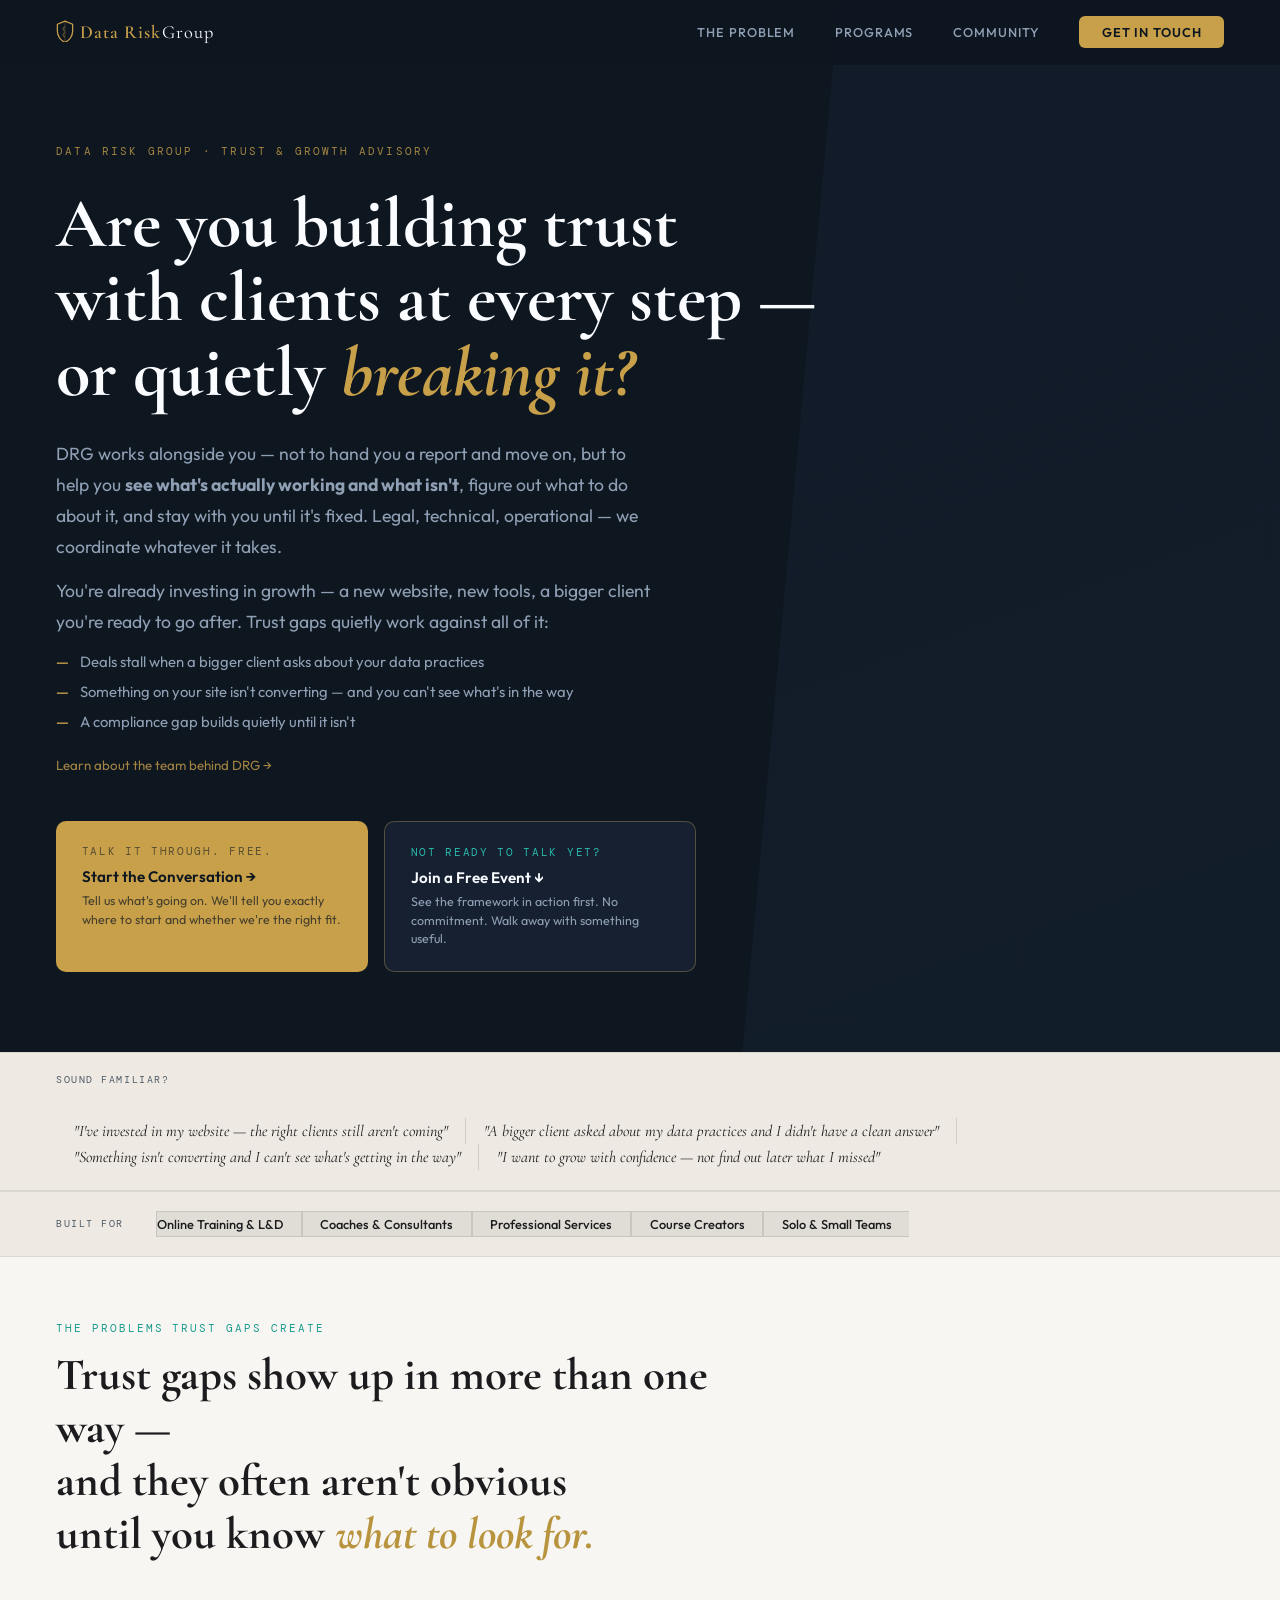
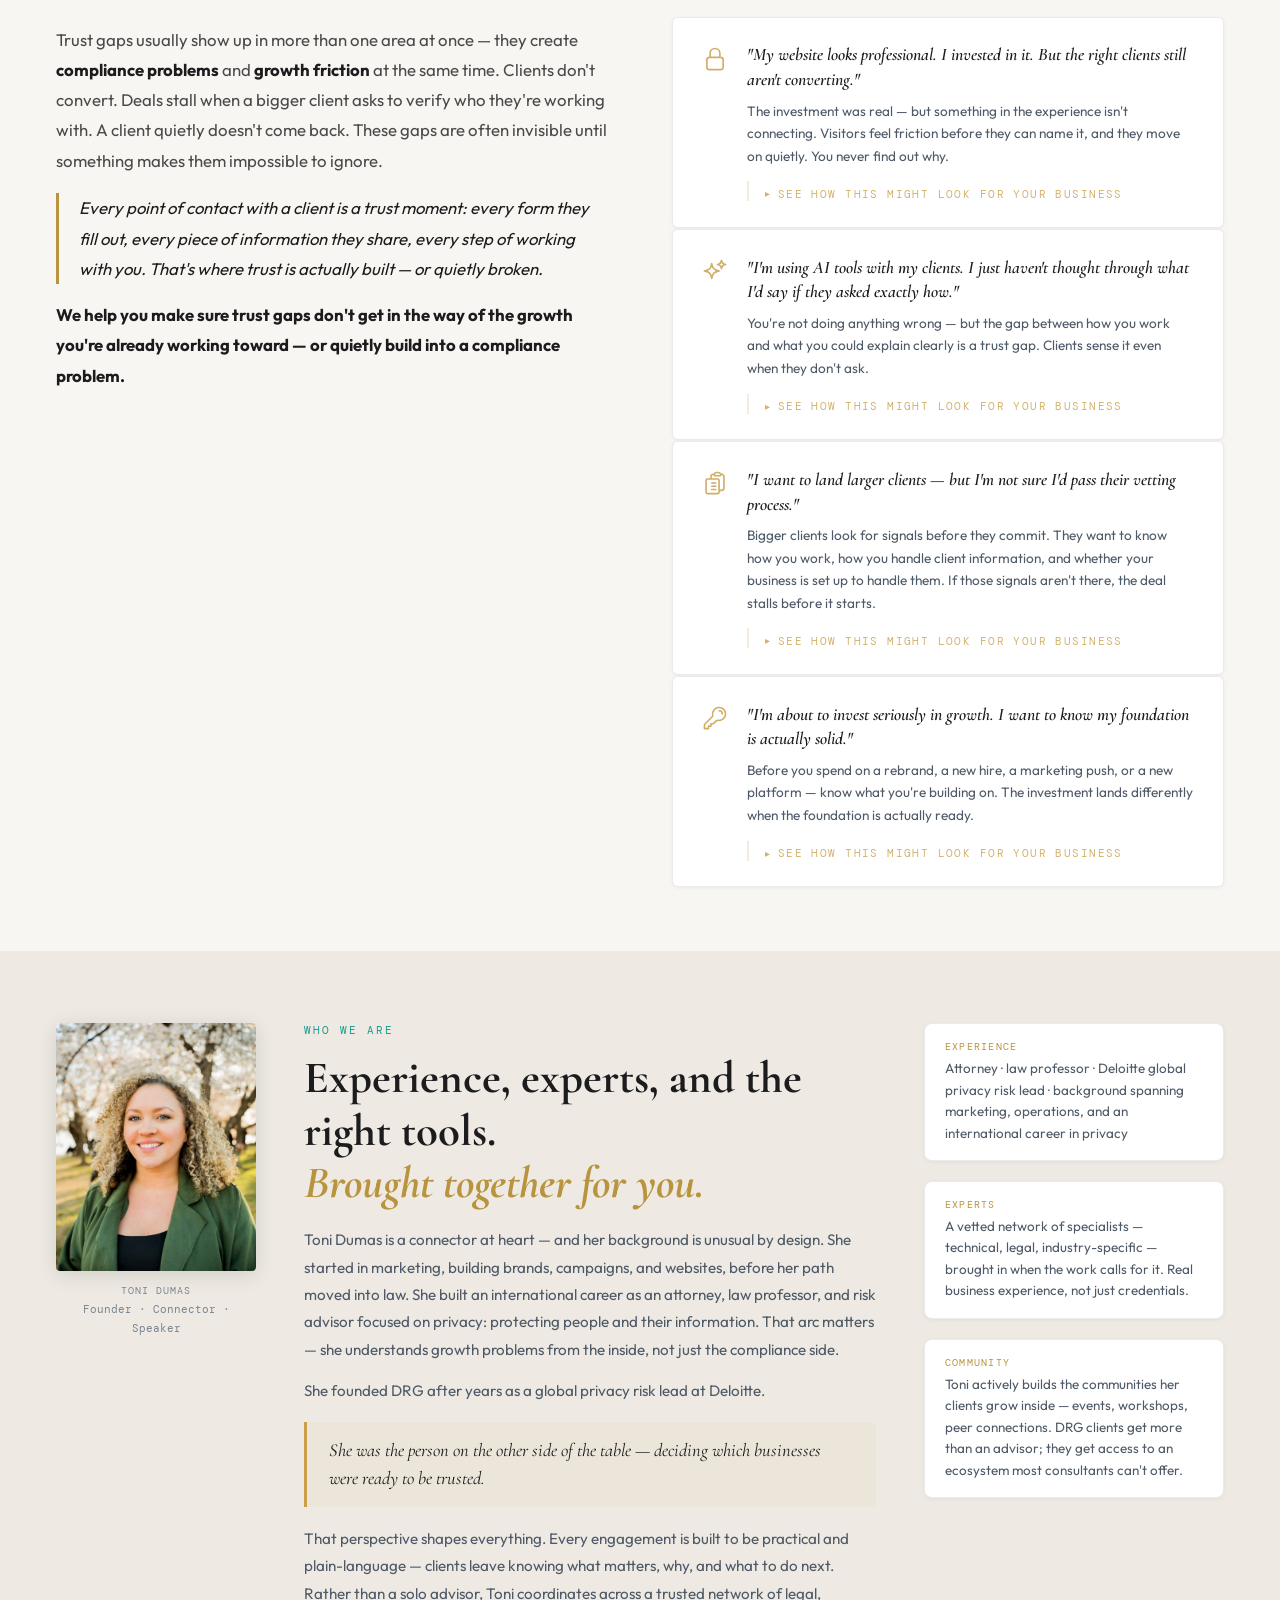
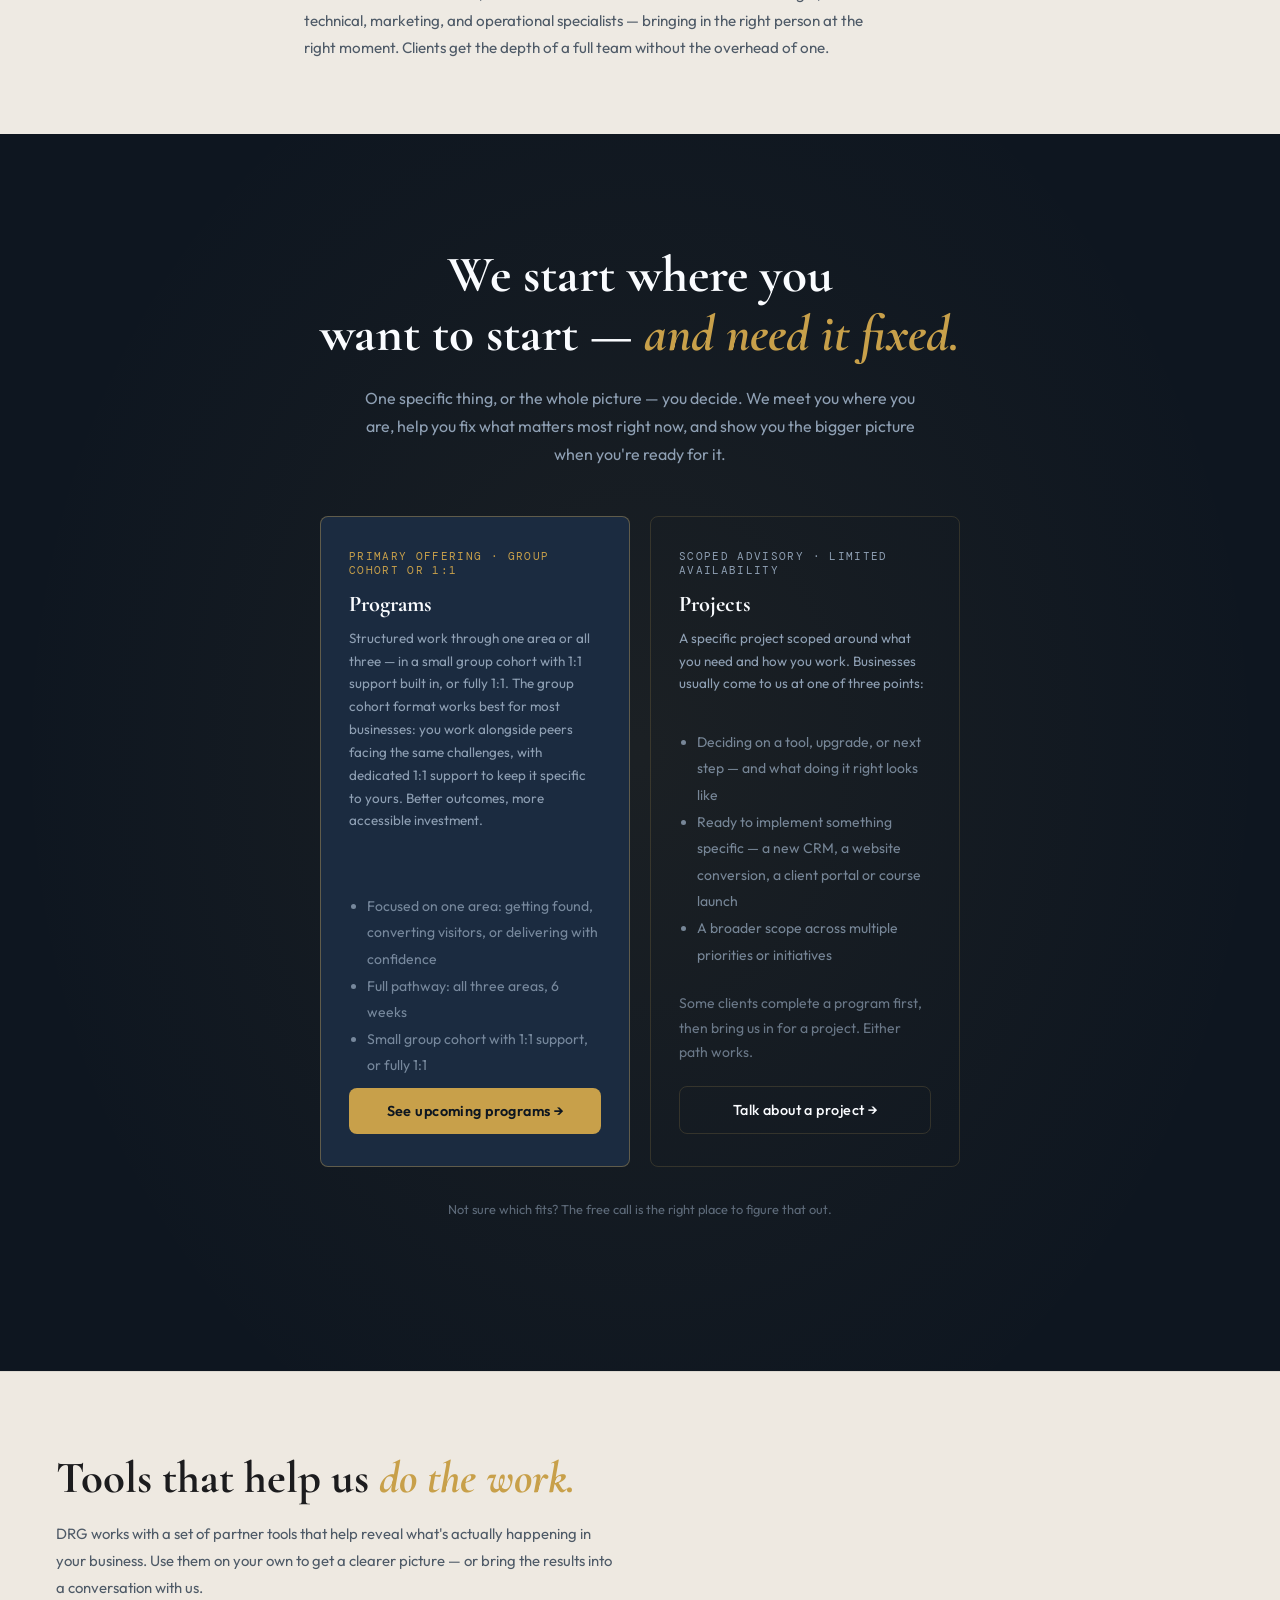
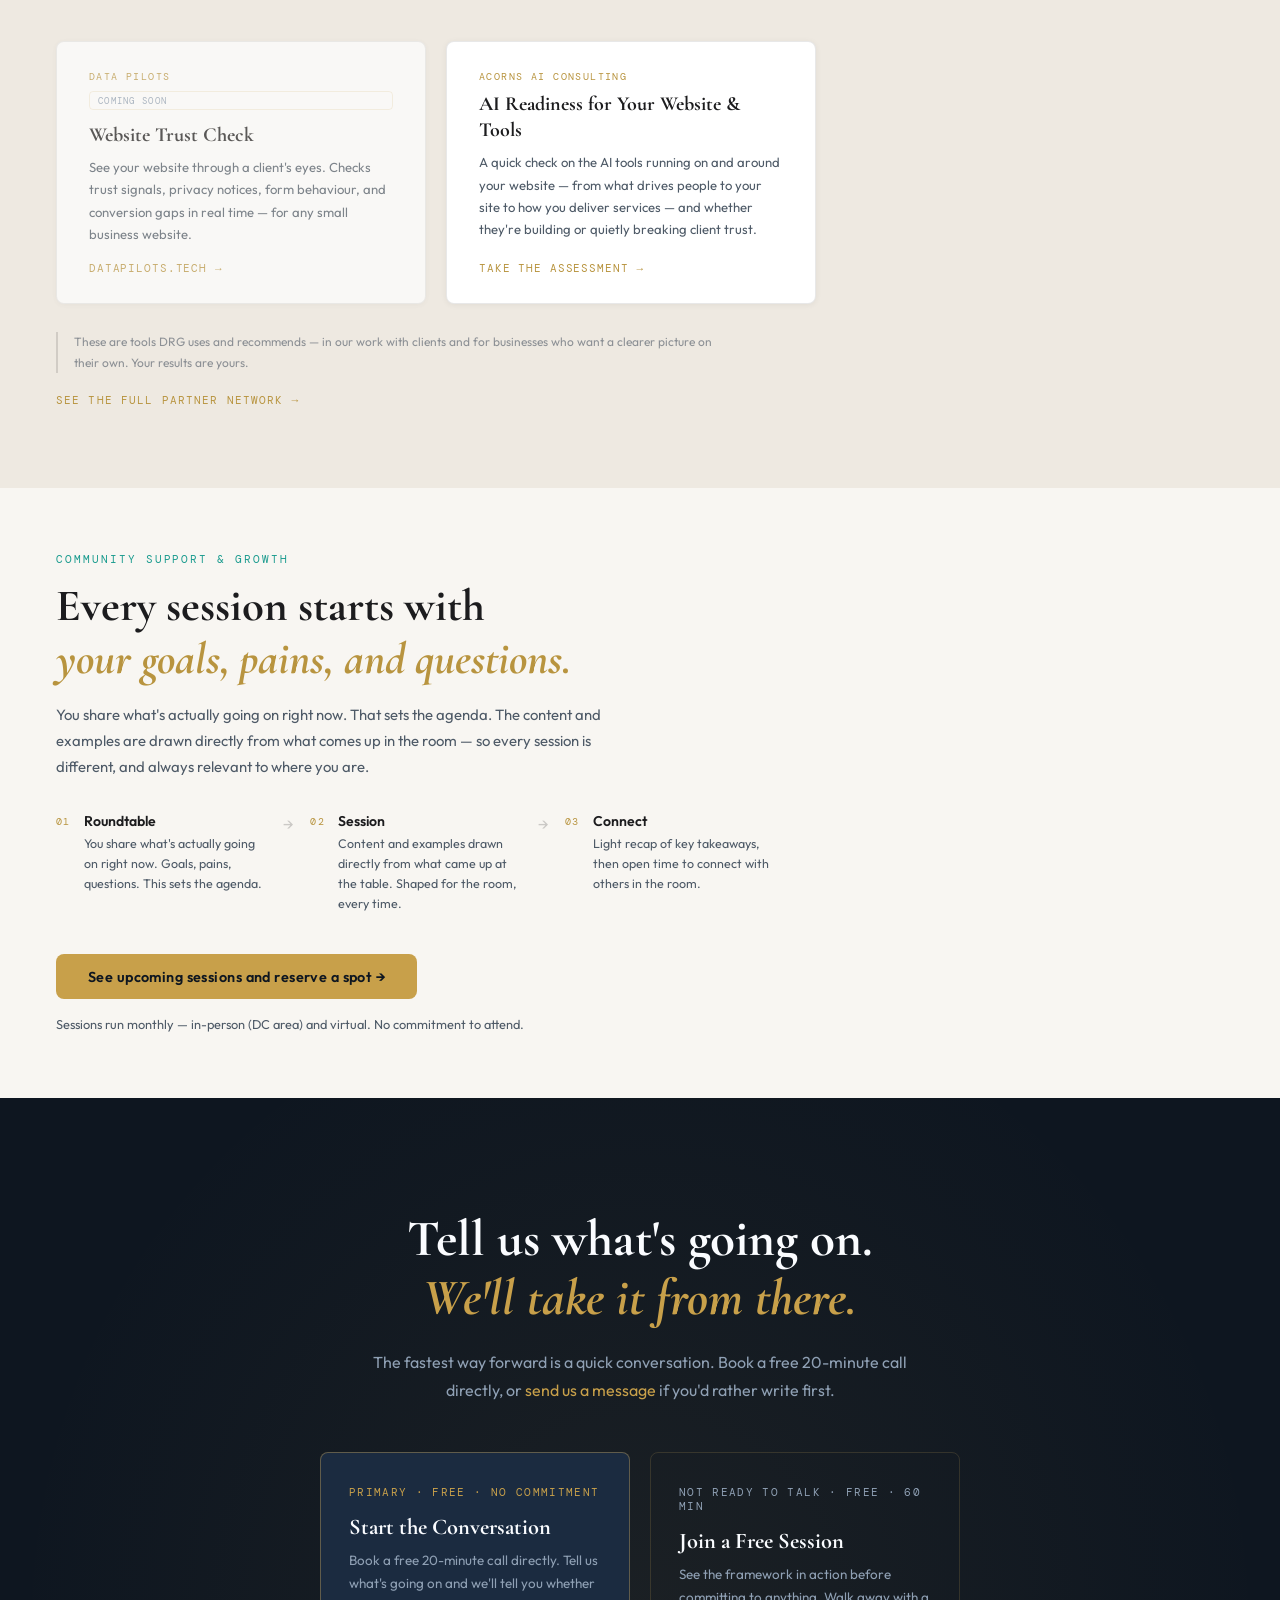
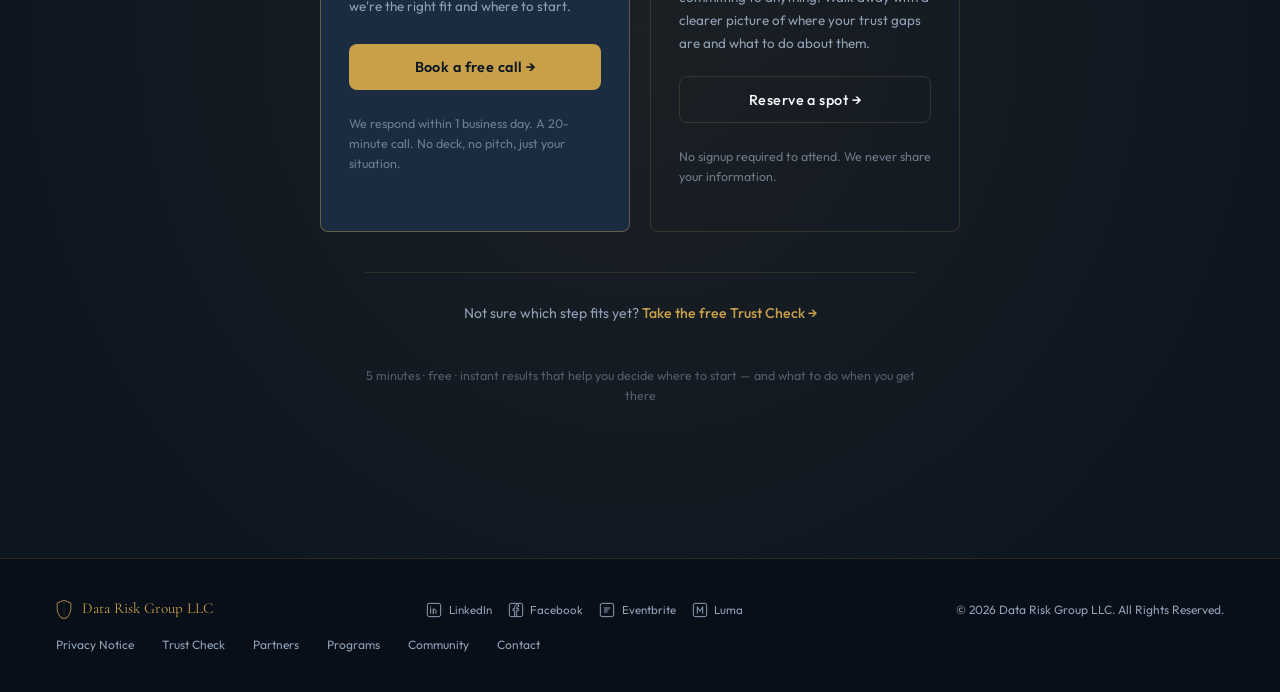
==== index.html @ 96c3d68b "Community section: tighten heading, remove 'not a prepared agenda' Co-Authored-By: Claude Sonnet 4.6" ====
<!DOCTYPE html>
<html lang="en">
<head>
  <meta charset="UTF-8">
  <meta name="viewport" content="width=device-width, initial-scale=1.0">
  <title>Data Risk Group — Trust &amp; Growth Advisory</title>
  <meta name="description" content="You're investing in growth. DRG helps coaches, consultants, and small service businesses know their foundation is solid — before they find out the hard way it wasn't.">

  <!-- Favicon -->
  <link rel="icon" href="images/favicon.ico" sizes="any">
  <link rel="icon" href="images/favicon.svg" type="image/svg+xml">
  <link rel="apple-touch-icon" href="images/favicon.png">

  <!-- Open Graph -->
  <meta property="og:type"        content="website">
  <meta property="og:url"         content="https://datariskgroup.com/">
  <meta property="og:title"       content="Data Risk Group — Trust &amp; Growth Advisory">
  <meta property="og:description" content="You're investing in growth. DRG helps coaches, consultants, and small service businesses know their foundation is solid — before they find out the hard way it wasn't.">
  <meta property="og:image"       content="https://datariskgroup.com/images/drg-og.jpg">

  <!-- Twitter Card -->
  <meta name="twitter:card"        content="summary_large_image">
  <meta name="twitter:title"       content="Data Risk Group — Trust &amp; Growth Advisory">
  <meta name="twitter:description" content="You're investing in growth. Know your foundation is solid before you find out the hard way it wasn't.">
  <meta name="twitter:image"       content="https://datariskgroup.com/images/drg-og.jpg">
  <link rel="preconnect" href="https://fonts.googleapis.com">
  <link rel="preconnect" href="https://fonts.gstatic.com" crossorigin>
  <link href="https://fonts.googleapis.com/css2?family=Cormorant+Garamond:ital,wght@0,400;0,600;0,700;1,400;1,600&family=Outfit:wght@300;400;500;600&family=DM+Mono:wght@400;500&display=swap" rel="stylesheet">
  <link rel="stylesheet" href="css/styles.css">
  <link rel="stylesheet" href="css/v2.css">
  <link rel="stylesheet" href="css/theme-light.css">
</head>
<body>

<a href="#main-content" class="skip-link">Skip to main content</a>

<!-- NAV -->
<nav id="nav">
  <a href="#" class="logo">
    <svg class="logo-shield" width="18" height="22" viewBox="0 0 20 24" fill="none" xmlns="http://www.w3.org/2000/svg" aria-hidden="true">
      <path d="M10 1L1.5 4.5V12c0 5.8 3.8 10.8 8.5 12.5C14.7 22.8 18.5 17.8 18.5 12V4.5L10 1z" stroke="currentColor" stroke-width="1.4" stroke-linejoin="round"/>
      <line x1="10" y1="1" x2="10" y2="24.5" stroke="currentColor" stroke-width="0.7" opacity="0.45"/>
      <path d="M10 7.5 Q7.8 7.5 7.8 9.8 Q7.8 12 10 12" stroke="currentColor" stroke-width="0.8" fill="none" opacity="0.7"/>
      <path d="M10 14 Q7.8 14 7.8 16.3 Q7.8 18.5 10 18.5" stroke="currentColor" stroke-width="0.8" fill="none" opacity="0.7"/>
    </svg>
    Data Risk<span> Group</span>
  </a>
  <div class="nav-r" id="nav-menu">
    <a href="#problem">The Problem</a>
    <a href="programs.html">Programs</a>
    <a href="community.html">Community</a>
    <a href="contact.html" class="nav-cta">Get in Touch</a>
  </div>
  <button class="hamburger" id="hamburger" aria-label="Toggle navigation" aria-expanded="false">
    <span></span><span></span><span></span>
  </button>
</nav>

<main id="main-content">

<!-- HERO -->
<section class="hero v2-hero" aria-label="Introduction">
  <div class="hero-kicker">Data Risk Group · Trust &amp; Growth Advisory</div>

  <h1>
    Are you building trust<br>
    with clients at every step —<br>
    or quietly <em>breaking it?</em>
  </h1>

  <p class="hero-sub">
    DRG works alongside you — not to hand you a report and move on, but to help you <strong>see what's actually working and what isn't</strong>, figure out what to do about it, and stay with you until it's fixed. Legal, technical, operational — we coordinate whatever it takes.
  </p>
  <p class="hero-sub" style="margin-top:.85rem;">
    You're already investing in growth — a new website, new tools, a bigger client you're ready to go after. Trust gaps quietly work against all of it:
  </p>
  <ul class="hero-problems">
    <li>Deals stall when a bigger client asks about your data practices</li>
    <li>Something on your site isn't converting — and you can't see what's in the way</li>
    <li>A compliance gap builds quietly until it isn't</li>
  </ul>

  <p style="margin-top:1.5rem; font-size:.83rem;">
    <a href="#about" style="color:var(--gold); text-decoration:none; opacity:.8;">Learn about the team behind DRG →</a>
  </p>

  <!-- Primary CTA + one alternative -->
  <div class="hero-onramps hero-onramps--two">
    <a href="https://calendly.com/toni-datariskgroup/trust-growth-check-in" target="_blank" rel="noopener" class="onramp onramp--primary">
      <span class="onramp__label">Talk it through. Free.</span>
      <span class="onramp__title">Start the Conversation →</span>
      <span class="onramp__desc">Tell us what's going on. We'll tell you exactly where to start and whether we're the right fit.</span>
    </a>
    <a href="community.html" class="onramp onramp--secondary">
      <span class="onramp__label">Not ready to talk yet?</span>
      <span class="onramp__title">Join a Free Event ↓</span>
      <span class="onramp__desc">See the framework in action first. No commitment. Walk away with something useful.</span>
    </a>
  </div>
</section>

<!-- CLIENT VOICE STRIP -->
<div class="voice-strip">
  <span class="voice-strip__label">Sound familiar?</span>
  <div class="voice-strip__quotes">
    <span class="voice-quote">"I've invested in my website — the right clients still aren't coming"</span>
    <span class="voice-divider"></span>
    <span class="voice-quote">"A bigger client asked about my data practices and I didn't have a clean answer"</span>
    <span class="voice-divider"></span>
    <span class="voice-quote">"Something isn't converting and I can't see what's getting in the way"</span>
    <span class="voice-divider"></span>
    <span class="voice-quote">"I want to grow with confidence — not find out later what I missed"</span>
  </div>
</div>

<!-- WHO THIS IS FOR -->
<div class="for-strip">
  <span class="for-strip__label">Built for</span>
  <div class="for-strip__items">
    <span class="for-strip__item">Online Training &amp; L&amp;D</span>
    <span class="for-strip__item">Coaches &amp; Consultants</span>
    <span class="for-strip__item">Professional Services</span>
    <span class="for-strip__item">Course Creators</span>
    <span class="for-strip__item">Solo &amp; Small Teams</span>
  </div>
</div>

<!-- PROBLEM -->
<section class="problem v2-problem reveal" id="problem" aria-labelledby="problem-heading">
  <div class="lbl">The problems trust gaps create</div>
  <h2 class="sh" id="problem-heading">Trust gaps show up in more than one way —<br>and they often aren't obvious<br>until you know <em>what to look for.</em></h2>

  <div class="prob-grid">
    <div>
      <p class="prob-intro">
        Trust gaps usually show up in more than one area at once — they create <strong>compliance problems</strong> and <strong>growth friction</strong> at the same time. Clients don't convert. Deals stall when a bigger client asks to verify who they're working with. A client quietly doesn't come back. These gaps are often invisible until something makes them impossible to ignore.
      </p>
      <p class="prob-intro" style="margin-top:1.1rem; font-style:italic; border-left: 3px solid var(--gold); padding-left:1.25rem; color:var(--white);">
        Every point of contact with a client is a trust moment: every form they fill out, every piece of information they share, every step of working with you. That's where trust is actually built — or quietly broken.
      </p>
      <p class="prob-intro" style="margin-top:1rem;">
        <strong>We help you make sure trust gaps don't get in the way of the growth you're already working toward — or quietly build into a compliance problem.</strong>
      </p>
    </div>

    <div class="pain-list">
      <div class="pain-item">
        <div class="pain-icon"><svg xmlns="http://www.w3.org/2000/svg" fill="none" viewBox="0 0 24 24" stroke-width="1.5" stroke="currentColor"><path stroke-linecap="round" stroke-linejoin="round" d="M16.5 10.5V6.75a4.5 4.5 0 10-9 0v3.75m-.75 11.25h10.5a2.25 2.25 0 002.25-2.25v-6.75a2.25 2.25 0 00-2.25-2.25H6.75a2.25 2.25 0 00-2.25 2.25v6.75a2.25 2.25 0 002.25 2.25z"/></svg></div>
        <div>
          <h4>"My website looks professional. I invested in it. But the right clients still aren't converting."</h4>
          <p>The investment was real — but something in the experience isn't connecting. Visitors feel friction before they can name it, and they move on quietly. You never find out why.</p>
          <details class="pain-example">
            <summary>See how this might look for your business</summary>
            <div class="pain-example__body">
              <p>You're a consultant. Your homepage looks clean — clear headline, good photo, strong offer. But your contact form asks for name, email, phone, company, LinkedIn URL, and "describe your situation in detail."</p>
              <p>A potential client who's still deciding — maybe a little nervous — sees that wall of fields and quietly closes the tab. They never tell you. You assume they just weren't ready.</p>
              <p><strong>The fix is usually small.</strong> But you have to be able to see it first.</p>
            </div>
          </details>
        </div>
      </div>
      <div class="pain-item">
        <div class="pain-icon"><svg xmlns="http://www.w3.org/2000/svg" fill="none" viewBox="0 0 24 24" stroke-width="1.5" stroke="currentColor"><path stroke-linecap="round" stroke-linejoin="round" d="M9.813 15.904L9 18.75l-.813-2.846a4.5 4.5 0 00-3.09-3.09L2.25 12l2.846-.813a4.5 4.5 0 003.09-3.09L9 5.25l.813 2.846a4.5 4.5 0 003.09 3.09L15.75 12l-2.846.813a4.5 4.5 0 00-3.09 3.09zM18.259 8.715L18 9.75l-.259-1.035a3.375 3.375 0 00-2.455-2.456L14.25 6l1.036-.259a3.375 3.375 0 002.455-2.456L18 2.25l.259 1.035a3.375 3.375 0 002.456 2.456L21.75 6l-1.035.259a3.375 3.375 0 00-2.456 2.456z"/></svg></div>
        <div>
          <h4>"I'm using AI tools with my clients. I just haven't thought through what I'd say if they asked exactly how."</h4>
          <p>You're not doing anything wrong — but the gap between how you work and what you could explain clearly is a trust gap. Clients sense it even when they don't ask.</p>
          <details class="pain-example">
            <summary>See how this might look for your business</summary>
            <div class="pain-example__body">
              <p>You use an AI tool to help draft follow-up emails after coaching sessions. You paste in your notes from the call. It saves you an hour a week. You've never thought twice about it.</p>
              <p>Then a client asks: "What do you do with the notes from our sessions?" You pause. You're not sure exactly what to say about the AI part. That pause — that half-second of uncertainty — is the trust gap.</p>
              <p><strong>You don't need to stop using the tools.</strong> You just need a clear, honest answer ready. We help you build that.</p>
            </div>
          </details>
        </div>
      </div>
      <div class="pain-item">
        <div class="pain-icon"><svg xmlns="http://www.w3.org/2000/svg" fill="none" viewBox="0 0 24 24" stroke-width="1.5" stroke="currentColor"><path stroke-linecap="round" stroke-linejoin="round" d="M9 12h3.75M9 15h3.75M9 18h3.75m3 .75H18a2.25 2.25 0 002.25-2.25V6.108c0-1.135-.845-2.098-1.976-2.192a48.424 48.424 0 00-1.123-.08m-5.801 0c-.065.21-.1.433-.1.664 0 .414.336.75.75.75h4.5a.75.75 0 00.75-.75 2.25 2.25 0 00-.1-.664m-5.8 0A2.251 2.251 0 0113.5 2.25H15c1.012 0 1.867.668 2.15 1.586m-5.8 0c-.376.023-.75.05-1.124.08C9.095 4.01 8.25 4.973 8.25 6.108V8.25m0 0H4.875c-.621 0-1.125.504-1.125 1.125v11.25c0 .621.504 1.125 1.125 1.125h9.75c.621 0 1.125-.504 1.125-1.125V9.375c0-.621-.504-1.125-1.125-1.125H8.25z"/></svg></div>
        <div>
          <h4>"I want to land larger clients — but I'm not sure I'd pass their vetting process."</h4>
          <p>Bigger clients look for signals before they commit. They want to know how you work, how you handle client information, and whether your business is set up to handle them. If those signals aren't there, the deal stalls before it starts.</p>
          <details class="pain-example">
            <summary>See how this might look for your business</summary>
            <div class="pain-example__body">
              <p>A corporate HR team reaches out. They're interested in bringing you in for team training. Then they send a vendor questionnaire — 12 questions about your data practices, your tools, your contracts, how you handle client information.</p>
              <p>You'd have to guess on several of them. Not because you're doing anything wrong — but because you've never had to document it before. The deal stalls. They move on to someone who had the answers ready.</p>
              <p><strong>Being ready for this kind of conversation</strong> is something we help you build before you need it.</p>
            </div>
          </details>
        </div>
      </div>
      <div class="pain-item">
        <div class="pain-icon"><svg xmlns="http://www.w3.org/2000/svg" fill="none" viewBox="0 0 24 24" stroke-width="1.5" stroke="currentColor"><path stroke-linecap="round" stroke-linejoin="round" d="M15.75 5.25a3 3 0 013 3m3 0a6 6 0 01-7.029 5.912c-.563-.097-1.159.026-1.563.43L10.5 17.25H8.25v2.25H6v2.25H2.25v-2.818c0-.597.237-1.17.659-1.591l6.499-6.499c.404-.404.527-1 .43-1.563A6 6 0 1121.75 8.25z"/></svg></div>
        <div>
          <h4>"I'm about to invest seriously in growth. I want to know my foundation is actually solid."</h4>
          <p>Before you spend on a rebrand, a new hire, a marketing push, or a new platform — know what you're building on. The investment lands differently when the foundation is actually ready.</p>
          <details class="pain-example">
            <summary>See how this might look for your business</summary>
            <div class="pain-example__body">
              <p>You're about to hire a VA and spend $3,000 on a website redesign. Good investments — both of them. But before you do: What will the VA have access to? Where does client information live right now? If the new website converts better, can your intake process actually handle more clients without creating new problems?</p>
              <p>These aren't reasons not to invest. <strong>They're questions worth answering first</strong> — so the money you spend actually moves things forward instead of revealing gaps you didn't know were there.</p>
            </div>
          </details>
        </div>
      </div>
    </div>
  </div>
</section>

<!-- CREDIBILITY -->
<section class="v2-about reveal" id="about" aria-labelledby="about-heading">
  <div class="v2-about__inner">
    <div class="v2-about__photo-wrap">
      <img src="images/toni-dumas.jpg" alt="Toni Dumas, founder of Data Risk Group" class="v2-about__photo">
      <div class="v2-about__photo-caption">Toni Dumas<br><span>Founder · Connector · Speaker</span></div>
    </div>
    <div class="v2-about__text">
      <div class="lbl">Who We Are</div>
      <h2 class="sh" id="about-heading">Experience, experts, and the right tools.<br><em>Brought together for you.</em></h2>
      <p style="color:var(--smoke); margin-top:1rem; font-size:.95rem; line-height:1.8;">
        Toni Dumas is a connector at heart — and her background is unusual by design. She started in marketing, building brands, campaigns, and websites, before her path moved into law. She built an international career as an attorney, law professor, and risk advisor focused on privacy: protecting people and their information. That arc matters — she understands growth problems from the inside, not just the compliance side.
      </p>
      <p style="color:var(--smoke); margin-top:.85rem; font-size:.95rem; line-height:1.8;">
        She founded DRG after years as a global privacy risk lead at Deloitte.
      </p>
      <blockquote class="about-callout">
        She was the person on the other side of the table — deciding which businesses were ready to be trusted.
      </blockquote>
      <p style="color:var(--smoke); margin-top:.75rem; font-size:.95rem; line-height:1.8;">
        That perspective shapes everything. Every engagement is built to be practical and plain-language — clients leave knowing what matters, why, and what to do next. Rather than a solo advisor, Toni coordinates across a trusted network of legal, technical, marketing, and operational specialists — bringing in the right person at the right moment. Clients get the depth of a full team without the overhead of one.
      </p>
    </div>
    <div class="v2-about__creds">
      <div class="v2-about__facts">
        <div class="v2-about__fact">
          <span class="v2-about__fact-label">Experience</span>
          <span class="v2-about__fact-val">Attorney · law professor · Deloitte global privacy risk lead · background spanning marketing, operations, and an international career in privacy</span>
        </div>
        <div class="v2-about__fact">
          <span class="v2-about__fact-label">Experts</span>
          <span class="v2-about__fact-val">A vetted network of specialists — technical, legal, industry-specific — brought in when the work calls for it. Real business experience, not just credentials.</span>
        </div>
        <div class="v2-about__fact">
          <span class="v2-about__fact-label">Community</span>
          <span class="v2-about__fact-val">Toni actively builds the communities her clients grow inside — events, workshops, peer connections. DRG clients get more than an advisor; they get access to an ecosystem most consultants can't offer.</span>
        </div>
      </div>
    </div>
  </div>
</section>

<!-- HOW WE WORK TOGETHER -->
<section class="cta reveal" id="programs" aria-labelledby="programs-heading">
  <h2 id="programs-heading">
    We start where you<br>want to start — <em>and need it fixed.</em>
  </h2>
  <p>
    One specific thing, or the whole picture — you decide. We meet you where you are, help you fix what matters most right now, and show you the bigger picture when you're ready for it.
  </p>

  <div class="v2-cta-cards v2-cta-cards--two">
    <div class="v2-cta-card v2-cta-card--primary">
      <div class="v2-cta-card__tag">Primary offering · Group cohort or 1:1</div>
      <h3>Programs</h3>
      <p>Structured work through one area or all three — in a small group cohort with 1:1 support built in, or fully 1:1. The group cohort format works best for most businesses: you work alongside peers facing the same challenges, with dedicated 1:1 support to keep it specific to yours. Better outcomes, more accessible investment.</p>
      <ul style="margin-top:.85rem; padding-left:1.1rem; font-size:.875rem; color:rgba(143,160,180,.8); line-height:1.9; list-style:disc;">
        <li>Focused on one area: getting found, converting visitors, or delivering with confidence</li>
        <li>Full pathway: all three areas, 6 weeks</li>
        <li>Small group cohort with 1:1 support, or fully 1:1</li>
      </ul>
      <a href="programs.html" class="btn-p" style="width:100%; justify-content:center; margin-top:auto; display:flex;">See upcoming programs →</a>
    </div>
    <div class="v2-cta-card v2-cta-card--ghost">
      <div class="v2-cta-card__tag">Scoped advisory · Limited availability</div>
      <h3>Projects</h3>
      <p>A specific project scoped around what you need and how you work. Businesses usually come to us at one of three points:</p>
      <ul style="margin-top:.75rem; padding-left:1.1rem; font-size:.875rem; color:rgba(143,160,180,.8); line-height:1.9; list-style:disc;">
        <li>Deciding on a tool, upgrade, or next step — and what doing it right looks like</li>
        <li>Ready to implement something specific — a new CRM, a website conversion, a client portal or course launch</li>
        <li>A broader scope across multiple priorities or initiatives</li>
      </ul>
      <p style="margin-top:.85rem; font-size:.875rem; color:rgba(143,160,180,.7); line-height:1.75;">Some clients complete a program first, then bring us in for a project. Either path works.</p>
      <a href="contact.html" class="btn-s" style="width:100%; justify-content:center; margin-top:auto; display:flex;">Talk about a project →</a>
    </div>
  </div>
  <p style="font-size:.8rem; color:rgba(143,160,180,.6); margin-top:1.5rem; line-height:1.6;">Not sure which fits? The free call is the right place to figure that out.</p>
</section>

<!-- PARTNER TOOLS -->
<section class="partner-tools reveal">
  <h2 class="sh">Tools that help us <em>do the work.</em></h2>
  <p class="partner-tools__intro">DRG works with a set of partner tools that help reveal what's actually happening in your business. Use them on your own to get a clearer picture — or bring the results into a conversation with us.</p>

  <div class="partner-tools__grid">

    <div class="partner-tool-card partner-tool-card--soon">
      <div class="partner-tool-card__provider">Data Pilots</div>
      <div class="partner-tool-card__soon-badge">Coming Soon</div>
      <h3 class="partner-tool-card__name">Website Trust Check</h3>
      <p class="partner-tool-card__desc">See your website through a client's eyes. Checks trust signals, privacy notices, form behaviour, and conversion gaps in real time — for any small business website.</p>
      <a href="https://datapilots.tech" target="_blank" rel="noopener" class="partner-tool-card__link">datapilots.tech →</a>
    </div>

    <div class="partner-tool-card">
      <div class="partner-tool-card__provider">Acorns AI Consulting</div>
      <h3 class="partner-tool-card__name">AI Readiness for Your Website &amp; Tools</h3>
      <p class="partner-tool-card__desc">A quick check on the AI tools running on and around your website — from what drives people to your site to how you deliver services — and whether they're building or quietly breaking client trust.</p>
      <a href="ai-readiness.html" class="partner-tool-card__link">Take the assessment →</a>
    </div>

  </div>
  <p class="partner-tools__note">These are tools DRG uses and recommends — in our work with clients and for businesses who want a clearer picture on their own. Your results are yours.</p>
  <a href="partners.html" class="partner-tools__all">See the full partner network →</a>
</section>

<!-- COMMUNITY SUPPORT -->
<section class="svc reveal" id="sessions" aria-labelledby="sessions-heading">
  <div class="lbl">Community Support &amp; Growth</div>
  <h2 class="sh" id="sessions-heading">Every session starts with<br><em>your goals, pains, and questions.</em></h2>
  <p style="color:var(--smoke); max-width:580px; margin-top:1rem; font-size:.93rem; line-height:1.75;">
    You share what's actually going on right now. That sets the agenda. The content and examples are drawn directly from what comes up in the room — so every session is different, and always relevant to where you are.
  </p>

  <!-- Three-part format -->
  <div class="ctc-format">
    <div class="ctc-format__step">
      <span class="ctc-format__num">01</span>
      <div>
        <div class="ctc-format__name">Roundtable</div>
        <div class="ctc-format__desc">You share what's actually going on right now. Goals, pains, questions. This sets the agenda.</div>
      </div>
    </div>
    <div class="ctc-format__divider" aria-hidden="true">→</div>
    <div class="ctc-format__step">
      <span class="ctc-format__num">02</span>
      <div>
        <div class="ctc-format__name">Session</div>
        <div class="ctc-format__desc">Content and examples drawn directly from what came up at the table. Shaped for the room, every time.</div>
      </div>
    </div>
    <div class="ctc-format__divider" aria-hidden="true">→</div>
    <div class="ctc-format__step">
      <span class="ctc-format__num">03</span>
      <div>
        <div class="ctc-format__name">Connect</div>
        <div class="ctc-format__desc">Light recap of key takeaways, then open time to connect with others in the room.</div>
      </div>
    </div>
  </div>

  <div style="margin-top:2rem;">
    <a href="community.html" class="btn-p" style="display:inline-flex;">See upcoming sessions and reserve a spot →</a>
    <p style="font-size:.8rem; color:var(--smoke); margin-top:.9rem; line-height:1.6;">Sessions run monthly — in-person (DC area) and virtual. No commitment to attend.</p>
  </div>

</section>

<!-- CTA -->
<section class="cta reveal" id="cta" aria-labelledby="cta-heading">
  <h2 id="cta-heading">
    Tell us what's going on.<br><em>We'll take it from there.</em>
  </h2>
  <p>
    The fastest way forward is a quick conversation. Book a free 20-minute call directly, or <a href="contact.html" style="color:var(--gold); text-decoration:none;">send us a message</a> if you'd rather write first.
  </p>

  <div class="v2-cta-cards v2-cta-cards--two">
    <div class="v2-cta-card v2-cta-card--primary">
      <div class="v2-cta-card__tag">Primary · Free · No commitment</div>
      <h3>Start the Conversation</h3>
      <p>Book a free 20-minute call directly. Tell us what's going on and we'll tell you whether we're the right fit and where to start.</p>
      <a href="https://calendly.com/toni-datariskgroup/trust-growth-check-in" target="_blank" rel="noopener" class="btn-p" style="width:100%; justify-content:center; margin-top:auto;">Book a free call →</a>
      <p style="font-size:.78rem; color:rgba(143,160,180,.7); margin-top:.9rem; line-height:1.6;">We respond within 1 business day. A 20-minute call. No deck, no pitch, just your situation.</p>
    </div>
    <div class="v2-cta-card v2-cta-card--ghost">
      <div class="v2-cta-card__tag">Not ready to talk · Free · 60 min</div>
      <h3>Join a Free Session</h3>
      <p>See the framework in action before committing to anything. Walk away with a clearer picture of where your trust gaps are and what to do about them.</p>
      <a href="community.html" class="btn-s" style="width:100%; justify-content:center; margin-top:auto;">Reserve a spot →</a>
      <p style="font-size:.78rem; color:rgba(143,160,180,.7); margin-top:.9rem; line-height:1.6;">No signup required to attend. We never share your information.</p>
    </div>
  </div>

  <div style="margin-top:2rem; padding-top:1.75rem; border-top:1px solid rgba(201,165,90,.15); text-align:center;">
    <p style="font-size:.88rem; color:var(--smoke); line-height:1.75;">
      Not sure which step fits yet? <a href="trust-check.html" style="color:var(--gold); text-decoration:none; font-weight:500;">Take the free Trust Check →</a>
    </p>
    <p style="font-size:.78rem; color:rgba(143,160,180,.5); margin-top:.4rem; line-height:1.6;">5 minutes · free · instant results that help you decide where to start — and what to do when you get there</p>
  </div>

</section>

</main><!-- /main-content -->

<!-- FOOTER -->
<footer>
  <div class="f-brand">
    <svg width="16" height="20" viewBox="0 0 20 24" fill="none" xmlns="http://www.w3.org/2000/svg" aria-hidden="true" style="color:var(--gold);opacity:.7;vertical-align:middle;margin-right:.4rem;margin-bottom:2px;"><path d="M10 1L1.5 4.5V12c0 5.8 3.8 10.8 8.5 12.5C14.7 22.8 18.5 17.8 18.5 12V4.5L10 1z" stroke="currentColor" stroke-width="1.4" stroke-linejoin="round"/><line x1="10" y1="1" x2="10" y2="24.5" stroke="currentColor" stroke-width="0.7" opacity="0.45"/></svg>
    Data Risk Group LLC
  </div>
  <div class="f-social">
    <a href="https://www.linkedin.com/company/data-risk-group/" target="_blank" rel="noopener" class="f-social__link" aria-label="LinkedIn" data-social="linkedin">
      <svg width="16" height="16" viewBox="0 0 24 24" fill="none" xmlns="http://www.w3.org/2000/svg" aria-hidden="true">
        <rect x="2" y="2" width="20" height="20" rx="3" stroke="currentColor" stroke-width="1.5"/>
        <path d="M7 10v7M7 7v.5" stroke="currentColor" stroke-width="1.5" stroke-linecap="round"/>
        <path d="M11 17v-4c0-1.1.9-2 2-2s2 .9 2 2v4" stroke="currentColor" stroke-width="1.5" stroke-linecap="round"/>
        <path d="M11 10v7" stroke="currentColor" stroke-width="1.5" stroke-linecap="round"/>
      </svg>
      LinkedIn
    </a>
    <a href="https://www.facebook.com/share/1CGdYdS8gt/?mibextid=wwXIfr" target="_blank" rel="noopener" class="f-social__link" aria-label="Facebook" data-social="facebook">
      <svg width="16" height="16" viewBox="0 0 24 24" fill="none" xmlns="http://www.w3.org/2000/svg" aria-hidden="true">
        <rect x="2" y="2" width="20" height="20" rx="3" stroke="currentColor" stroke-width="1.5"/>
        <path d="M13 21v-8h2.5l.5-3H13V8.5C13 7.7 13.4 7 14.5 7H16V4.3S15 4 13.8 4C11.6 4 10 5.5 10 8v2H7.5v3H10v8" stroke="currentColor" stroke-width="1.5" stroke-linecap="round" stroke-linejoin="round"/>
      </svg>
      Facebook
    </a>
    <a href="https://www.eventbrite.com/o/antonia-toni-dumas-121160723458" target="_blank" rel="noopener" class="f-social__link" aria-label="Eventbrite" data-social="eventbrite">
      <svg width="16" height="16" viewBox="0 0 24 24" fill="none" xmlns="http://www.w3.org/2000/svg" aria-hidden="true">
        <rect x="2" y="2" width="20" height="20" rx="3" stroke="currentColor" stroke-width="1.5"/>
        <path d="M8 12h6M8 9h8M8 15h4" stroke="currentColor" stroke-width="1.5" stroke-linecap="round"/>
      </svg>
      Eventbrite
    </a>
    <a href="https://luma.com/cultivating-connections-DRG" target="_blank" rel="noopener" class="f-social__link" aria-label="Luma" data-social="luma">
      <svg width="16" height="16" viewBox="0 0 24 24" fill="none" xmlns="http://www.w3.org/2000/svg" aria-hidden="true">
        <rect x="2" y="2" width="20" height="20" rx="3" stroke="currentColor" stroke-width="1.5"/>
        <path d="M8 17V7l4 7 4-7v10" stroke="currentColor" stroke-width="1.5" stroke-linecap="round" stroke-linejoin="round"/>
      </svg>
      Luma
    </a>
  </div>
  <div class="f-copy">© 2026 Data Risk Group LLC. All Rights Reserved.</div>
  <div class="f-links">
    <a href="privacy.html">Privacy Notice</a>
    <a href="trust-check.html">Trust Check</a>
    <a href="partners.html">Partners</a>
    <a href="programs.html">Programs</a>
    <a href="community.html">Community</a>
    <a href="contact.html">Contact</a>
  </div>
</footer>

<script src="js/main.js"></script>
</body>
</html>
---- css/styles.css ----
/* ── VARIABLES ── */
:root {
  --ink:    #0E1620;
  --deep:   #162031;
  --panel:  #1B2B40;
  --gold:   #C8A04A;
  --gold-l: #DCBA6A;
  --teal:   #29B8AA;
  --cream:  #F4EFE4;
  --smoke:  #8FA0B4;
  --white:  #FAFCFF;
  --rule:   rgba(200,160,74,.18);
}

/* ── RESET ── */
*, *::before, *::after { box-sizing: border-box; margin: 0; padding: 0; }
html { scroll-behavior: smooth; }

body {
  font-family: 'Outfit', sans-serif;
  background: var(--ink);
  color: var(--white);
  overflow-x: hidden;
}

/* ── NAV ── */
nav {
  position: fixed; top: 0; left: 0; right: 0; z-index: 200;
  display: flex; align-items: center; justify-content: space-between;
  padding: 1rem 3.5rem;
  background: rgba(14,22,32,.9);
  backdrop-filter: blur(20px);
  border-bottom: 1px solid var(--rule);
  transition: padding .3s;
}
nav.scrolled {
  padding-top: .7rem;
  padding-bottom: .7rem;
  background: rgba(14,22,32,.97);
}
.logo {
  font-family: 'Cormorant Garamond', serif;
  font-size: 1.15rem; font-weight: 600;
  color: var(--gold); letter-spacing: .06em;
  text-decoration: none;
  display: inline-flex; align-items: center;
}
.logo-shield {
  color: var(--gold);
  flex-shrink: 0;
  margin-right: .35rem;
  vertical-align: middle;
  margin-bottom: 2px;
}
.logo span { color: var(--white); font-weight: 400; }
.nav-r { display: flex; align-items: center; gap: 2.5rem; }
.nav-r a {
  font-size: .8rem; font-weight: 500; letter-spacing: .07em;
  text-transform: uppercase; color: var(--smoke);
  text-decoration: none; transition: color .2s;
}
.nav-r a:hover { color: var(--gold); }
.nav-cta {
  background: var(--gold) !important; color: var(--ink) !important;
  padding: .5rem 1.4rem; border-radius: 6px; font-weight: 600 !important;
}
.nav-cta:hover { background: var(--gold-l) !important; }

/* ── HAMBURGER ── */
.hamburger {
  display: none;
  flex-direction: column; justify-content: center; align-items: center;
  gap: 5px; width: 40px; height: 40px;
  background: transparent; border: none; cursor: pointer;
  padding: 4px;
}
.hamburger span {
  display: block; width: 22px; height: 2px;
  background: var(--white);
  transition: transform .3s, opacity .3s;
}
.hamburger.open span:nth-child(1) { transform: translateY(7px) rotate(45deg); }
.hamburger.open span:nth-child(2) { opacity: 0; }
.hamburger.open span:nth-child(3) { transform: translateY(-7px) rotate(-45deg); }

/* ── HERO ── */
.hero {
  min-height: 100vh;
  display: flex; flex-direction: column; justify-content: center;
  padding: 9rem 3.5rem 5rem;
  position: relative; overflow: hidden;
}
.hero::before {
  content: '';
  position: absolute; top: 0; right: 0; bottom: 0;
  width: 42%;
  background: linear-gradient(160deg, rgba(22,32,49,.5) 0%, rgba(27,43,64,.3) 100%);
  clip-path: polygon(18% 0, 100% 0, 100% 100%, 0 100%);
  z-index: 0;
}
.hero > * { position: relative; z-index: 1; }

.hero-kicker {
  display: inline-flex; align-items: center; gap: .7rem;
  font-family: 'DM Mono', monospace; font-size: .68rem;
  color: rgba(200,160,74,.8); letter-spacing: .2em; text-transform: uppercase;
  margin-bottom: 1.8rem;
  opacity: 0; animation: up .7s ease forwards .15s;
}
.hero-kicker::before { content: ''; display: none; }

.hero h1 {
  font-family: 'Cormorant Garamond', serif;
  font-size: clamp(2.8rem, 5.5vw, 5.2rem);
  font-weight: 700; line-height: 1.06;
  max-width: 780px;
  opacity: 0; animation: up .8s ease forwards .3s;
}
.hero h1 em { font-style: italic; color: var(--gold); }

.hero-sub {
  margin-top: 1.8rem;
  font-size: 1.1rem; line-height: 1.75;
  color: var(--smoke); max-width: 600px;
  opacity: 0; animation: up .8s ease forwards .5s;
}

.hero-cred {
  display: flex; align-items: center; gap: 1.75rem; flex-wrap: wrap;
  margin-top: 2.5rem;
  opacity: 0; animation: up .8s ease forwards .65s;
}
.cred-badge {
  display: flex; align-items: center; gap: .55rem;
  font-size: .8rem; color: var(--smoke);
}
.cred-badge .dot {
  width: 6px; height: 6px; border-radius: 50%;
  background: var(--gold); flex-shrink: 0;
}
.cred-divider { width: 1px; height: 20px; background: var(--rule); }

.hero-actions {
  display: flex; gap: 1rem; align-items: center;
  margin-top: 2.75rem;
  opacity: 0; animation: up .8s ease forwards .8s;
}

/* ── BUTTONS ── */
.btn-p {
  display: inline-flex; align-items: center; gap: .5rem;
  background: var(--gold); color: var(--ink);
  padding: .85rem 2rem; border-radius: 8px;
  font-size: .9rem; font-weight: 600; letter-spacing: .03em;
  text-decoration: none; transition: background .2s, transform .2s;
}
.btn-p:hover { background: var(--gold-l); transform: translateY(-1px); }
.btn-s {
  display: inline-flex; align-items: center; gap: .5rem;
  background: transparent; color: var(--white);
  padding: .85rem 2rem; border-radius: 8px;
  font-size: .9rem; font-weight: 500; letter-spacing: .03em;
  text-decoration: none; border: 1px solid var(--rule); transition: border-color .2s, color .2s;
}
.btn-s:hover { border-color: var(--gold); color: var(--gold); }

/* ── RECOGNITION STRIP ── */
.recog {
  background: var(--deep);
  border-top: 1px solid var(--rule); border-bottom: 1px solid var(--rule);
  padding: 1.4rem 3.5rem;
  display: flex; align-items: center; gap: 2rem; flex-wrap: wrap;
}
.recog-label {
  font-family: 'DM Mono', monospace; font-size: .65rem;
  letter-spacing: .15em; text-transform: uppercase; color: var(--smoke);
  white-space: nowrap; flex-shrink: 0;
}
.recog-items { display: flex; gap: 2.25rem; flex-wrap: wrap; }
.recog-item {
  font-size: .8rem; color: var(--smoke); font-weight: 500;
  display: flex; align-items: center; gap: .5rem;
}
.recog-item::before { content: '✓'; color: var(--teal); font-size: .7rem; font-weight: 700; }

/* ── SECTION SHARED ── */
section { padding: 6rem 3.5rem; }
.lbl {
  font-family: 'DM Mono', monospace; font-size: .68rem;
  color: var(--teal); letter-spacing: .18em; text-transform: uppercase;
  margin-bottom: .9rem;
}
.sh {
  font-family: 'Cormorant Garamond', serif;
  font-size: clamp(1.9rem, 3.5vw, 3rem);
  font-weight: 700; line-height: 1.18; max-width: 700px;
}
.sh em { font-style: italic; color: var(--gold); }

/* ── SCROLL REVEAL ── */
.reveal {
  opacity: 0;
  transform: translateY(30px);
  transition: opacity .7s ease, transform .7s ease;
}
.reveal.visible {
  opacity: 1;
  transform: translateY(0);
}

/* ── PROBLEM SECTION ── */
.problem { background: var(--deep); }
.prob-grid {
  display: grid; grid-template-columns: 1fr 1fr;
  gap: 4rem; align-items: start; margin-top: 2.5rem;
}
.prob-intro { font-size: 1.05rem; color: var(--smoke); line-height: 1.8; margin-top: 1.5rem; }
.prob-intro strong { color: var(--white); }

.pain-list { display: flex; flex-direction: column; gap: 1px; margin-top: 1rem; }
.pain-item {
  display: flex; align-items: flex-start; gap: 1.2rem;
  padding: 1.6rem 1.8rem; background: var(--ink);
  transition: background .2s;
}
.pain-item:hover { background: var(--panel); }
.pain-icon {
  width: 26px; height: 26px; flex-shrink: 0; margin-top: .15rem;
  color: var(--gold);
}
.pain-icon svg { width: 100%; height: 100%; }
.pain-item h4 { font-size: .95rem; font-weight: 600; margin-bottom: .35rem; }
.pain-item p { font-size: .83rem; color: var(--smoke); line-height: 1.65; }

/* ── WHO THIS IS FOR ── */
.for-grid {
  display: grid; grid-template-columns: repeat(2, 1fr);
  gap: 1.5rem; margin-top: 3.5rem;
}
.for-card {
  padding: 2.25rem 2rem; border: 1px solid var(--rule);
  background: var(--deep); border-radius: 2px;
  transition: border-color .2s;
  position: relative;
}
.for-card:hover { border-color: var(--gold); }
.for-card.primary { border-color: rgba(201,165,90,.4); }
.for-card.primary::before {
  content: 'PRIMARY FOCUS';
  position: absolute; top: -1px; left: 1.5rem;
  background: var(--gold); color: var(--ink);
  font-family: 'DM Mono', monospace; font-size: .58rem;
  letter-spacing: .14em; padding: .2rem .6rem; font-weight: 600;
}
.for-card h3 {
  font-family: 'Cormorant Garamond', serif;
  font-size: 1.3rem; font-weight: 700; margin-bottom: .6rem;
}
.for-card p { font-size: .85rem; color: var(--smoke); line-height: 1.7; }
.for-card .if-line {
  font-family: 'DM Mono', monospace; font-size: .72rem;
  color: var(--teal); margin-top: 1.25rem; letter-spacing: .05em;
}

/* ── HOW IT WORKS ── */
.how-steps {
  display: grid; grid-template-columns: repeat(3, 1fr);
  gap: 1px; margin-top: 4rem; background: var(--rule);
  border: 1px solid var(--rule);
}
.step {
  background: var(--ink); padding: 3rem 2.25rem;
  transition: background .2s;
}
.step:hover { background: var(--panel); }
.step-n {
  font-family: 'Cormorant Garamond', serif;
  font-size: 4.5rem; font-weight: 700;
  color: var(--gold); opacity: .15; line-height: 1;
  margin-bottom: 1rem;
}
.step h3 {
  font-family: 'Cormorant Garamond', serif;
  font-size: 1.4rem; font-weight: 700; margin-bottom: .6rem;
}
.step p { font-size: .85rem; color: var(--smoke); line-height: 1.7; }

/* ── SERVICES ── */
.svc { background: var(--deep); }
.svc-grid {
  display: grid; grid-template-columns: repeat(2, 1fr);
  gap: 1.5rem; margin-top: 3.5rem;
}
.svc-card {
  border: 1px solid var(--rule); padding: 2.5rem;
  background: var(--ink); transition: border-color .2s;
}
.svc-card:hover { border-color: rgba(201,165,90,.4); }
.svc-type {
  font-family: 'DM Mono', monospace; font-size: .65rem;
  color: var(--teal); letter-spacing: .14em; text-transform: uppercase;
  margin-bottom: 1rem; display: block;
}
.svc-card h3 {
  font-family: 'Cormorant Garamond', serif;
  font-size: 1.35rem; font-weight: 700; margin-bottom: .6rem;
}
.svc-card p { font-size: .86rem; color: var(--smoke); line-height: 1.7; }
.svc-card ul {
  list-style: none; margin-top: 1.2rem;
  display: flex; flex-direction: column; gap: .45rem;
}
.svc-card ul li {
  font-size: .82rem; color: var(--smoke);
  display: flex; align-items: flex-start; gap: .6rem;
}
.svc-card ul li::before {
  content: '→'; color: var(--gold);
  flex-shrink: 0; font-size: .75rem; margin-top: .1rem;
}

/* ── CTA ── */
.cta {
  position: relative; overflow: hidden;
  padding: 7rem 3.5rem; text-align: center;
  display: flex; flex-direction: column; align-items: center;
}
.cta::before {
  content: '';
  position: absolute; inset: 0;
  background: radial-gradient(ellipse 70% 90% at 50% 50%, rgba(201,165,90,.07) 0%, transparent 70%);
}
.cta > * { position: relative; }
.cta h2 {
  font-family: 'Cormorant Garamond', serif;
  font-size: clamp(2.2rem, 4vw, 3.6rem);
  font-weight: 700; line-height: 1.15;
  max-width: 720px; margin-bottom: 1.25rem;
}
.cta h2 em { font-style: italic; color: var(--gold); }
.cta p { color: var(--smoke); font-size: 1rem; max-width: 550px; margin-bottom: 2.5rem; line-height: 1.75; }
.cta-btns { display: flex; gap: 1.1rem; flex-wrap: wrap; justify-content: center; }
.cta-note {
  margin-top: 1.75rem;
  font-family: 'DM Mono', monospace; font-size: .68rem;
  color: var(--smoke); letter-spacing: .08em;
}

/* ── FOOTER ── */
footer {
  padding: 2.5rem 3.5rem;
  display: flex; align-items: center; justify-content: space-between;
  flex-wrap: wrap; gap: 1rem;
  border-top: 1px solid var(--rule);
  background: var(--deep);
}
.f-brand {
  font-family: 'Cormorant Garamond', serif;
  font-size: .95rem; color: var(--gold);
}
.footer-logo {
  display: block;
  width: 60px;
  height: auto;
  margin-bottom: .5rem;
  opacity: .85;
  filter: brightness(0) invert(1);
}
.f-copy { font-size: .75rem; color: var(--smoke); }
.f-links { display: flex; gap: 1.75rem; flex-wrap: wrap; }
.f-links a { font-size: .75rem; color: var(--smoke); text-decoration: none; transition: color .2s; }
.f-links a:hover { color: var(--gold); }

/* Social links */
.f-social {
  display: flex; gap: 1rem; align-items: center;
  flex-wrap: wrap;
}
.f-social__link {
  display: inline-flex; align-items: center; gap: .4rem;
  font-size: .72rem; color: var(--smoke);
  text-decoration: none;
  font-family: 'Outfit', sans-serif;
  transition: color .2s;
  white-space: nowrap;
}
.f-social__link:hover { color: var(--gold); }
.f-social__link svg { flex-shrink: 0; }

/* ── CONTACT PAGE ── */
.contact-wrap {
  max-width: 640px;
  margin: 0 auto;
  padding: 9rem 2rem 6rem;
}
.contact-wrap .back-link {
  display: inline-flex; align-items: center; gap: .5rem;
  font-family: 'DM Mono', monospace; font-size: .7rem;
  color: var(--smoke); text-decoration: none; letter-spacing: .1em;
  text-transform: uppercase; margin-bottom: 2.5rem;
  transition: color .2s;
}
.contact-wrap .back-link:hover { color: var(--gold); }
.contact-form { margin-top: 2.5rem; display: flex; flex-direction: column; gap: 1.5rem; }
.form-group { display: flex; flex-direction: column; gap: .45rem; }
.form-group label {
  font-family: 'DM Mono', monospace; font-size: .68rem;
  color: var(--teal); letter-spacing: .12em; text-transform: uppercase;
}
.form-group input,
.form-group select,
.form-group textarea {
  background: var(--deep); border: 1px solid var(--rule);
  color: var(--white); font-family: 'Outfit', sans-serif; font-size: .9rem;
  padding: .85rem 1rem; border-radius: 2px;
  transition: border-color .2s, background .2s;
  outline: none; width: 100%;
}
.form-group input:focus,
.form-group select:focus,
.form-group textarea:focus {
  border-color: rgba(201,165,90,.5);
  background: var(--panel);
}
.form-group select option { background: var(--deep); }
.form-group textarea { resize: vertical; min-height: 130px; }
.form-group input::placeholder,
.form-group textarea::placeholder { color: var(--smoke); opacity: .6; }
.form-submit { margin-top: .5rem; }
.form-submit .btn-p { width: 100%; justify-content: center; font-size: .95rem; padding: 1rem; }
.form-note {
  font-family: 'DM Mono', monospace; font-size: .65rem;
  color: var(--smoke); letter-spacing: .07em;
  text-align: center; margin-top: 1rem; line-height: 1.6;
}
.form-success {
  display: none;
  text-align: center; padding: 3rem 2rem;
  border: 1px solid rgba(41,184,170,.3);
  background: rgba(41,184,170,.05);
}
.form-success .check { font-size: 2.5rem; margin-bottom: 1rem; }
.form-success h3 {
  font-family: 'Cormorant Garamond', serif;
  font-size: 1.8rem; font-weight: 700; margin-bottom: .75rem;
}
.form-success p { color: var(--smoke); font-size: .9rem; line-height: 1.7; }

/* ── PRIVACY PAGE ── */
.prose-wrap {
  max-width: 720px;
  margin: 0 auto;
  padding: 9rem 2rem 6rem;
}
.prose-wrap .back-link {
  display: inline-flex; align-items: center; gap: .5rem;
  font-family: 'DM Mono', monospace; font-size: .7rem;
  color: var(--smoke); text-decoration: none; letter-spacing: .1em;
  text-transform: uppercase; margin-bottom: 2.5rem;
  transition: color .2s;
}
.prose-wrap .back-link:hover { color: var(--gold); }
.prose-wrap h1 {
  font-family: 'Cormorant Garamond', serif;
  font-size: clamp(2rem, 4vw, 3rem); font-weight: 700;
  margin-bottom: .5rem;
}
.prose-wrap .effective {
  font-family: 'DM Mono', monospace; font-size: .7rem;
  color: var(--smoke); letter-spacing: .1em; margin-bottom: 3rem;
}
.prose-wrap h2 {
  font-family: 'Cormorant Garamond', serif;
  font-size: 1.4rem; font-weight: 700;
  margin: 2.5rem 0 .75rem; color: var(--white);
}
.prose-wrap p, .prose-wrap li {
  font-size: .92rem; color: var(--smoke); line-height: 1.85;
}
.prose-wrap ul { padding-left: 1.5rem; margin-top: .5rem; display: flex; flex-direction: column; gap: .4rem; }
.prose-wrap a { color: var(--gold); text-decoration: none; }
.prose-wrap a:hover { text-decoration: underline; }

/* ── BREVO FORM OVERRIDES ── */
/*
  These rules retheme every Brevo element to match the
  Data Risk Group dark-gold palette. They load after
  sib-styles.css so they take full precedence.
*/

/* Wrapper */
.brevo-form-wrap { width: 100%; }
.brevo-form-wrap .sib-form-container { width: 100%; }

/* Kill Brevo's default white card + centering wrapper */
.brevo-form-wrap .sib-form {
  background: transparent !important;
  padding: 0 !important;
  text-align: left !important;
}
#sib-container {
  background: var(--deep) !important;
  border: 1px solid var(--rule) !important;
  border-radius: 2px !important;
  max-width: 100% !important;
  text-align: left !important;
  padding: 2.5rem !important;
}

/* Section labels (our custom divs) */
.brevo-section-label {
  font-family: 'DM Mono', monospace;
  font-size: .68rem; letter-spacing: .18em; text-transform: uppercase;
  color: var(--teal);
  margin: 1.75rem 0 .75rem;
  padding-bottom: .5rem;
  border-bottom: 1px solid var(--rule);
}
.brevo-section-label:first-of-type { margin-top: 0; }

/* Side-by-side first/last name row */
.brevo-row {
  display: grid;
  grid-template-columns: 1fr 1fr;
  gap: 1rem;
}

/* Labels */
#sib-container .entry__label {
  font-family: 'DM Mono', monospace !important;
  font-size: .68rem !important;
  font-weight: 500 !important;
  letter-spacing: .1em !important;
  text-transform: uppercase !important;
  color: var(--smoke) !important;
  margin-bottom: .4rem !important;
  display: block;
}
#sib-container .entry__label .req { color: var(--gold); font-style: normal; }
#sib-container .entry__label .optional {
  color: var(--smoke); font-weight: 400; font-style: italic;
  text-transform: none; letter-spacing: 0;
}

/* Inputs + textarea */
#sib-container .input {
  background: var(--ink) !important;
  border: 1px solid var(--rule) !important;
  border-radius: 2px !important;
  color: var(--white) !important;
  font-family: 'Outfit', sans-serif !important;
  font-size: .9rem !important;
  padding: .8rem 1rem !important;
  width: 100% !important;
  transition: border-color .2s, background .2s !important;
  outline: none !important;
}
#sib-container .input:focus {
  border-color: rgba(201,165,90,.5) !important;
  background: var(--panel) !important;
}
#sib-container .input::placeholder {
  color: var(--smoke) !important;
  opacity: .55 !important;
  font-family: 'Outfit', sans-serif !important;
}

/* Spec / hint text */
#sib-container .entry__specification {
  font-family: 'Outfit', sans-serif !important;
  font-size: .75rem !important;
  color: var(--smoke) !important;
  margin-top: .4rem !important;
  display: block;
}

/* Error messages under fields */
#sib-container .entry__error {
  font-family: 'Outfit', sans-serif !important;
  font-size: .75rem !important;
  color: #ff8080 !important;
  background: transparent !important;
  border: none !important;
  padding: .25rem 0 0 !important;
}

/* Submit button */
.brevo-submit-block { margin-top: 1.5rem; }
#sib-container .sib-form-block__button {
  width: 100% !important;
  background: var(--gold) !important;
  color: var(--ink) !important;
  font-family: 'Outfit', sans-serif !important;
  font-size: .95rem !important;
  font-weight: 600 !important;
  letter-spacing: .04em !important;
  padding: 1rem 2rem !important;
  border: none !important;
  border-radius: 2px !important;
  cursor: pointer !important;
  transition: background .2s, transform .2s !important;
  text-align: center !important;
  justify-content: center !important;
}
#sib-container .sib-form-block__button:hover {
  background: var(--gold-l) !important;
  transform: translateY(-1px) !important;
}

/* Success / error banner panels */
.brevo-msg {
  border-radius: 2px !important;
  max-width: 100% !important;
  margin-bottom: 1rem !important;
  font-family: 'Outfit', sans-serif !important;
  font-size: .88rem !important;
}
.brevo-msg--error {
  background: rgba(255,73,73,.08) !important;
  border-color: rgba(255,73,73,.3) !important;
  color: #ff9999 !important;
}
.brevo-msg--success {
  background: rgba(41,184,170,.08) !important;
  border-color: rgba(41,184,170,.3) !important;
  color: var(--teal) !important;
}
.brevo-msg .sib-icon { fill: currentColor !important; }
.brevo-msg a { color: var(--gold) !important; }

/* ── CHECKBOXES ── */
.brevo-checkbox-hint {
  font-size: .65rem !important;
  color: var(--smoke) !important;
  margin-bottom: .75rem !important;
  letter-spacing: .08em !important;
  text-transform: uppercase !important;
}
.brevo-checkbox-list {
  display: flex; flex-direction: column; gap: .1rem;
}
#sib-container .entry__choice { padding: 0 !important; }
#sib-container .checkbox__label {
  display: flex !important;
  align-items: center !important;
  gap: .75rem !important;
  padding: .75rem 1rem !important;
  cursor: pointer !important;
  border-radius: 2px !important;
  transition: background .15s !important;
}
#sib-container .checkbox__label:hover {
  background: var(--panel) !important;
}
/* Hide Brevo's native checkbox, we use the span */
#sib-container .input_replaced {
  position: absolute !important;
  opacity: 0 !important;
  width: 0 !important; height: 0 !important;
}
/* Custom checkbox box */
#sib-container .checkbox.checkbox_tick_positive {
  width: 16px !important; height: 16px !important;
  min-width: 16px !important;
  border: 1px solid var(--rule) !important;
  border-radius: 2px !important;
  background: var(--ink) !important;
  display: inline-flex !important;
  align-items: center !important; justify-content: center !important;
  transition: border-color .15s, background .15s !important;
  flex-shrink: 0 !important;
}
#sib-container .input_replaced:checked + .checkbox.checkbox_tick_positive {
  background: var(--gold) !important;
  border-color: var(--gold) !important;
}
#sib-container .input_replaced:checked + .checkbox.checkbox_tick_positive::after {
  content: '' !important;
  display: block !important;
  width: 4px !important; height: 8px !important;
  border: 2px solid var(--ink) !important;
  border-top: none !important; border-left: none !important;
  transform: rotate(45deg) translate(-1px, -1px) !important;
}
.brevo-checkbox-text {
  font-family: 'Outfit', sans-serif !important;
  font-size: .88rem !important;
  color: var(--smoke) !important;
  line-height: 1.5 !important;
}
#sib-container .input_replaced:checked ~ .brevo-checkbox-text {
  color: var(--white) !important;
}

/* Section description */
.brevo-section-desc {
  font-size: .83rem; color: var(--smoke);
  margin-top: -.25rem; margin-bottom: .75rem; line-height: 1.6;
}

/* ── GDPR DECLARATION ── */
.brevo-declaration {
  display: flex; align-items: flex-start; gap: 1rem;
  padding: 1.25rem;
  background: rgba(41,184,170,.04);
  border: 1px solid rgba(41,184,170,.15);
  border-radius: 2px;
  margin: 1.25rem 0;
}
.brevo-declaration__icon {
  width: 28px; height: 28px; flex-shrink: 0; margin-top: .1rem;
}
.brevo-declaration p {
  font-size: .78rem !important;
  color: var(--smoke) !important;
  line-height: 1.7 !important;
  font-family: 'Outfit', sans-serif !important;
}
.brevo-declaration a {
  color: var(--gold) !important;
  text-decoration: underline !important;
  text-underline-offset: 2px !important;
}

/* ── TURNSTILE CAPTCHA ── */
.sib-captcha { margin: .5rem 0 !important; }
/* Turnstile renders its own iframe — just ensure it isn't clipped */
.g-recaptcha { max-width: 100%; overflow: hidden; }

/* Padding between form blocks */
#sib-container .sib-form-block { padding: 6px 0 !important; }

/* Mobile: stack first/last name */
@media (max-width: 600px) {
  .brevo-row { grid-template-columns: 1fr; }
  #sib-container { padding: 1.5rem !important; }
}

/* ── ANIMATIONS ── */
@keyframes up {
  from { opacity: 0; transform: translateY(20px); }
  to   { opacity: 1; transform: translateY(0); }
}

/* ── RESPONSIVE ── */
@media (max-width: 860px) {
  nav { padding: 1rem 1.5rem; }
  .hamburger { display: flex; }

  .nav-r {
    position: fixed; top: 0; right: 0; bottom: 0;
    width: 280px;
    flex-direction: column; align-items: flex-start;
    gap: 0;
    background: var(--deep);
    border-left: 1px solid var(--rule);
    padding: 5rem 2rem 2rem;
    transform: translateX(100%);
    transition: transform .35s ease;
    z-index: 190;
  }
  .nav-r.open { transform: translateX(0); }
  .nav-r a {
    width: 100%; padding: 1rem 0;
    border-bottom: 1px solid var(--rule);
    font-size: .85rem;
  }
  .nav-r a.nav-cta {
    margin-top: 1.5rem;
    text-align: center;
    justify-content: center;
    padding: .75rem 1rem !important;
  }
  .nav-overlay {
    display: none;
    position: fixed; inset: 0;
    background: rgba(0,0,0,.5);
    z-index: 180;
  }
  .nav-overlay.open { display: block; }

  section, .hero, .recog, footer, .cta { padding-left: 1.5rem; padding-right: 1.5rem; }
  .hero::before { display: none; }
  .prob-grid, .how-steps, .svc-grid, .for-grid { grid-template-columns: 1fr; gap: 2rem; }
  .contact-wrap, .prose-wrap { padding-left: 1.5rem; padding-right: 1.5rem; }
}
---- css/v2.css ----
/* ── V2 LANDING PAGE STYLES ── */
/* Extends styles.css — only new components live here */

/* ── HERO ON-RAMPS ── */
.hero-onramps {
  display: grid;
  grid-template-columns: repeat(3, 1fr);
  gap: 1rem;
  margin-top: 3rem;
  max-width: 820px;
  opacity: 0;
  animation: up .8s ease forwards .9s;
}
.hero-onramps--two {
  grid-template-columns: repeat(2, 1fr);
  max-width: 640px;
}
.onramp {
  display: flex; flex-direction: column;
  padding: 1.4rem 1.6rem;
  border-radius: 10px;
  text-decoration: none;
  transition: transform .2s, border-color .2s, background .2s;
  gap: .25rem;
}
.onramp:hover { transform: translateY(-2px); }
.onramp__label {
  font-family: 'DM Mono', monospace;
  font-size: .7rem; letter-spacing: .15em; text-transform: uppercase;
  margin-bottom: .35rem;
}
.onramp__title {
  font-family: 'Outfit', sans-serif;
  font-size: .95rem; font-weight: 600;
}
.onramp__desc {
  font-size: .78rem; line-height: 1.5; margin-top: .1rem;
}

.onramp--primary {
  background: var(--gold); color: var(--ink);
}
.onramp--primary .onramp__label { color: rgba(14,22,32,.6); }
.onramp--primary .onramp__desc { color: rgba(14,22,32,.7); }
.onramp--primary:hover { background: var(--gold-l); }

.onramp--secondary {
  background: var(--deep); border: 1px solid rgba(201,165,90,.35);
  color: var(--white);
}
.onramp--secondary .onramp__label { color: var(--teal); }
.onramp--secondary .onramp__desc { color: var(--smoke); }
.onramp--secondary:hover { border-color: var(--gold); }

.onramp--ghost {
  background: transparent; border: 1px solid var(--rule);
  color: var(--white);
}
.onramp--ghost .onramp__label { color: var(--smoke); }
.onramp--ghost .onramp__desc { color: var(--smoke); }
.onramp--ghost:hover { border-color: var(--gold); color: var(--gold); }

/* ── CLIENT VOICE STRIP ── */
.voice-strip {
  background: var(--ink);
  border-top: 1px solid var(--rule); border-bottom: 1px solid var(--rule);
  padding: 1.2rem 3.5rem;
  display: flex; align-items: center; gap: 2rem; flex-wrap: wrap;
}
.voice-strip__label {
  font-family: 'DM Mono', monospace; font-size: .65rem;
  letter-spacing: .15em; text-transform: uppercase;
  color: var(--smoke); white-space: nowrap; flex-shrink: 0;
}
.voice-strip__quotes {
  display: flex; align-items: center; gap: 0; flex-wrap: wrap;
}
.voice-quote {
  font-family: 'Cormorant Garamond', serif;
  font-size: 1rem; font-style: italic;
  color: var(--white); padding: .2rem 1.1rem;
  border-right: 1px solid var(--rule);
}
.voice-quote:last-child { border-right: none; }
.voice-divider { display: none; }

/* ── WHO THIS IS FOR STRIP ── */
.for-strip {
  background: var(--deep);
  border-top: 1px solid var(--rule); border-bottom: 1px solid var(--rule);
  padding: 1.2rem 3.5rem;
  display: flex; align-items: center; gap: 2rem; flex-wrap: wrap;
}
.for-strip__label {
  font-family: 'DM Mono', monospace; font-size: .65rem;
  letter-spacing: .15em; text-transform: uppercase;
  color: var(--smoke); white-space: nowrap; flex-shrink: 0;
}
.for-strip__items { display: flex; gap: 0; flex-wrap: wrap; }
.for-strip__item {
  font-size: .8rem; color: var(--smoke); font-weight: 500;
  padding: .25rem 1.1rem;
  border-right: 1px solid var(--rule);
}
.for-strip__item:first-child { padding-left: 0; }
.for-strip__item:last-child { border-right: none; }

/* ── PATHWAY ── */
.v2-pathway { background: var(--ink); }

.pathway-steps {
  display: flex; flex-direction: column;
  gap: 0; margin-top: 2rem;
  max-width: 780px;
}
.pathway-step {
  display: grid;
  grid-template-columns: 60px 1fr;
  gap: 0 1.75rem;
}
.pathway-step__track {
  display: flex; flex-direction: column; align-items: center;
}
.pathway-step__num {
  width: 44px; height: 44px; border-radius: 50%;
  background: var(--deep); border: 1px solid var(--rule);
  display: flex; align-items: center; justify-content: center;
  font-family: 'DM Mono', monospace; font-size: .85rem;
  color: var(--gold); font-weight: 500; flex-shrink: 0;
  z-index: 1;
}
.pathway-step__line {
  width: 1px; flex: 1; background: var(--rule);
  margin: .5rem 0; min-height: 2.5rem;
}
.pathway-step__body {
  padding: 0;
}
.pathway-step__tag {
  display: inline-block;
  font-family: 'DM Mono', monospace; font-size: .72rem;
  letter-spacing: .14em; text-transform: uppercase;
  padding: .2rem .6rem; border-radius: 8px;
  background: rgba(41,184,170,.12); color: var(--teal);
  margin-bottom: .75rem;
}
.pathway-step__tag--paid {
  background: rgba(201,165,90,.12); color: var(--gold);
}
.pathway-step__tag--program {
  background: rgba(201,165,90,.2); color: var(--gold-l);
}
.pathway-step__body h3 {
  font-family: 'Cormorant Garamond', serif;
  font-size: 1.5rem; font-weight: 700; margin-bottom: .5rem;
}
.pathway-step__teaser {
  font-size: .84rem; color: var(--smoke); line-height: 1.5;
  margin-top: .3rem; max-width: 480px;
}
.pathway-step__body p {
  font-size: .88rem; color: var(--smoke); line-height: 1.75;
  max-width: 540px;
}
.pathway-step__items {
  display: flex; flex-wrap: wrap; gap: .5rem; margin-top: 1rem;
}
.pathway-step__items span {
  font-family: 'DM Mono', monospace; font-size: .75rem;
  letter-spacing: .06em; color: var(--smoke);
  background: var(--deep); border: 1px solid var(--rule);
  padding: .3rem .75rem; border-radius: 8px;
}

/* ── SERVICE CARD CTA LINK ── */
.svc-card__cta {
  display: inline-flex; align-items: center; gap: .4rem;
  margin-top: 1.4rem;
  font-family: 'DM Mono', monospace; font-size: .7rem;
  letter-spacing: .08em; text-transform: uppercase;
  color: var(--gold); text-decoration: none;
  transition: gap .2s, color .2s;
}
.svc-card__cta:hover { gap: .7rem; color: var(--gold-l); }

/* ── TRUST CHECK SECTION ── */
.v2-trustcheck {
  background: var(--deep);
  padding: 6rem 3.5rem;
}
.v2-trustcheck__inner {
  display: grid;
  grid-template-columns: 1fr auto;
  gap: 5rem; align-items: center;
  max-width: 900px;
}
.trustcheck-list {
  list-style: none; margin-top: 1.5rem;
  display: flex; flex-direction: column; gap: .6rem;
}
.trustcheck-list li {
  font-size: .88rem; color: var(--smoke);
  display: flex; align-items: flex-start; gap: .6rem;
  line-height: 1.6;
}
.trustcheck-list li::before {
  content: '✓'; color: var(--teal);
  font-size: .75rem; font-weight: 700; flex-shrink: 0; margin-top: .1rem;
}

/* Trust score demo widget */
.v2-trustcheck__score-demo {
  background: var(--ink); border: 1px solid var(--rule);
  border-radius: 8px; padding: 2rem 1.75rem;
  min-width: 240px; text-align: center;
}
.score-demo__label {
  font-family: 'DM Mono', monospace; font-size: .68rem;
  letter-spacing: .18em; text-transform: uppercase; color: var(--smoke);
  margin-bottom: 1.25rem;
}
.score-demo__ring {
  position: relative; width: 120px; height: 120px;
  margin: 0 auto 1.5rem;
}
.score-demo__ring svg {
  width: 120px; height: 120px; transform: rotate(-90deg);
}
.score-demo__number {
  position: absolute; inset: 0;
  display: flex; align-items: center; justify-content: center;
  font-family: 'Cormorant Garamond', serif;
  font-size: 2rem; font-weight: 700; color: var(--white);
}
.score-demo__number span { font-size: .9rem; color: var(--smoke); margin-left: 1px; }
.score-demo__areas {
  display: flex; flex-direction: column; gap: .6rem; text-align: left;
}
.score-area {
  display: flex; align-items: center; gap: .6rem;
  font-size: .75rem; color: var(--smoke);
}
.score-area__dot {
  width: 8px; height: 8px; border-radius: 50%; flex-shrink: 0;
}
.score-area__dot--green  { background: var(--teal); }
.score-area__dot--amber  { background: var(--gold); }
.score-area__dot--red    { background: #e05c5c; }
.score-area__val {
  margin-left: auto; font-family: 'DM Mono', monospace;
  font-size: .7rem; color: var(--white);
}


/* ── V2 CTA CARDS ── */
.v2-cta-cards {
  display: grid; grid-template-columns: repeat(3, 1fr);
  gap: 1.25rem; width: 100%; max-width: 820px;
  margin-top: .5rem; margin-bottom: .5rem;
}
.v2-cta-cards--two {
  grid-template-columns: repeat(2, 1fr);
  max-width: 640px;
}
.v2-cta-card {
  display: flex; flex-direction: column;
  padding: 2rem 1.75rem; border-radius: 8px;
  text-align: left; gap: .6rem;
}
.v2-cta-card__tag {
  font-family: 'DM Mono', monospace; font-size: .7rem;
  letter-spacing: .12em; text-transform: uppercase;
  margin-bottom: .25rem;
}
.v2-cta-card h3 {
  font-family: 'Cormorant Garamond', serif;
  font-size: 1.4rem; font-weight: 700;
}
.v2-cta-card p {
  font-size: .84rem; line-height: 1.7; flex: 1;
  margin-bottom: .75rem;
}

.v2-cta-card--ghost {
  background: transparent; border: 1px solid var(--rule);
}
.v2-cta-card--ghost .v2-cta-card__tag { color: var(--smoke); }
.v2-cta-card--ghost h3, .v2-cta-card--ghost p { color: var(--smoke); }

.v2-cta-card--mid {
  background: var(--deep); border: 1px solid rgba(201,165,90,.25);
}
.v2-cta-card--mid .v2-cta-card__tag { color: var(--teal); }
.v2-cta-card--mid p { color: var(--smoke); }

.v2-cta-card--primary {
  background: var(--panel); border: 1px solid rgba(201,165,90,.4);
}
.v2-cta-card--primary .v2-cta-card__tag { color: var(--gold); }
.v2-cta-card--primary p { color: var(--smoke); }

/* ── CREDIBILITY / ABOUT ── */
.v2-about {
  background: var(--deep);
  padding: 6rem 3.5rem;
}
.v2-about__inner {
  display: grid;
  grid-template-columns: 200px 1fr 300px;
  gap: 3rem; align-items: start;
}
.v2-about__photo-wrap {
  display: flex; flex-direction: column; align-items: center;
  gap: .75rem; flex-shrink: 0;
}
.v2-about__photo {
  width: 200px; height: 248px;
  object-fit: cover; object-position: 50% 38%;
  border-radius: 4px;
}
.v2-about__photo-caption {
  font-family: 'DM Mono', monospace; font-size: .62rem;
  letter-spacing: .1em; text-transform: uppercase;
  color: var(--smoke); text-align: center; line-height: 1.7;
}
.v2-about__photo-caption span { text-transform: none; letter-spacing: 0; font-size: .7rem; }
.v2-about__creds {
  display: flex; flex-direction: column; gap: 1.5rem;
  min-width: 240px;
}
.v2-cred-item {
  display: flex; align-items: flex-start; gap: 1rem;
  padding: 1.25rem 1.5rem;
  background: var(--ink); border: 1px solid var(--rule);
  border-radius: 8px;
}
.v2-cred-item__icon {
  width: 28px; height: 28px; flex-shrink: 0; margin-top: .1rem;
  color: var(--gold);
}
.v2-cred-item__icon svg { width: 100%; height: 100%; }
.v2-cred-item__title {
  font-size: .88rem; font-weight: 600; color: var(--white);
  margin-bottom: .2rem;
}
.v2-cred-item__desc {
  font-size: .78rem; color: var(--smoke);
}

/* ── ABOUT FACTS LIST (replaces credential cards) ── */
.v2-about__facts {
  display: flex; flex-direction: column; gap: 1.25rem;
  min-width: 240px;
}
.v2-about__fact {
  display: flex; flex-direction: column; gap: .3rem;
  padding: 1rem 1.25rem;
  background: var(--ink); border: 1px solid var(--rule);
  border-radius: 8px;
}
.v2-about__fact-label {
  font-family: 'DM Mono', monospace; font-size: .65rem;
  letter-spacing: .12em; text-transform: uppercase;
  color: var(--gold);
}
.v2-about__fact-val {
  font-size: .84rem; color: var(--smoke); line-height: 1.6;
}

/* ── PAIN ITEM SCENARIO FORMAT ── */
/* Override default h4 to read as a pull-quote scenario */
.pain-item h4 {
  font-family: 'Cormorant Garamond', serif;
  font-style: italic;
  font-size: 1.1rem;
  font-weight: 600;
  color: var(--white);
  line-height: 1.4;
  margin-bottom: .45rem;
}
.pain-item p {
  font-size: .82rem;
  line-height: 1.65;
}

/* Single-card workshop layout — constrain width so it doesn't sprawl */
.svc-grid--single {
  grid-template-columns: minmax(0, 640px);
}

/* Flagship step — larger symbol fits better at slightly reduced size */
.pathway-step__num--star {
  font-size: .7rem;
  background: rgba(201,165,90,.12);
  border-color: rgba(201,165,90,.4);
}

/* ── PATHWAY ACCORDION ── */
.pathway-step__header {
  cursor: pointer; user-select: none;
  display: flex; justify-content: space-between; align-items: flex-start;
  gap: 1rem; padding: 1.25rem 1.25rem 1.1rem;
  border-radius: 0 8px 0 0;
}
.pathway-step__header:hover {
  background: rgba(0,0,0,.02);
}
.pathway-step__header:focus-visible {
  outline: 2px solid var(--gold); outline-offset: -2px;
}
.pathway-step__toggle-icon {
  width: 28px; height: 28px; border-radius: 50%;
  border: 1px solid var(--rule); flex-shrink: 0;
  display: flex; align-items: center; justify-content: center;
  font-size: .95rem; line-height: 1; color: var(--smoke);
  transition: transform .25s, border-color .2s, color .2s;
  margin-top: .3rem;
}
.pathway-step__body.is-open .pathway-step__toggle-icon {
  transform: rotate(45deg);
  border-color: var(--gold); color: var(--gold);
}
.pathway-step__details {
  overflow: hidden;
  max-height: 0; opacity: 0;
  transition: max-height .4s ease, opacity .3s ease, padding .3s ease;
  padding: 0 1.25rem;
}
.pathway-step__body.is-open .pathway-step__details {
  max-height: 700px; opacity: 1;
  padding: 0 1.25rem 1.5rem;
}

/* ── UPCOMING SESSIONS ── */
.sessions-tbd {
  display: flex; align-items: center; gap: 1.5rem; flex-wrap: wrap;
  margin-top: 2rem; padding: 1.25rem 1.5rem;
  border: 1px solid var(--rule); border-radius: 8px;
  max-width: 640px;
}
.sessions-tbd__label {
  font-family: 'DM Mono', monospace; font-size: .65rem;
  letter-spacing: .14em; text-transform: uppercase;
  color: var(--smoke); white-space: nowrap; flex-shrink: 0;
}
.sessions-tbd__msg {
  font-size: .83rem; color: var(--smoke); line-height: 1.5; flex: 1;
}
.sessions-tbd__cta {
  white-space: nowrap; flex-shrink: 0;
}

/* ── CTC FORMAT STRIP ── */
.ctc-format {
  display: flex; align-items: flex-start; gap: 1rem;
  margin: 2rem 0 2.5rem;
  max-width: 720px;
}
.ctc-format__step {
  display: flex; gap: .85rem; align-items: flex-start;
  flex: 1;
}
.ctc-format__num {
  font-family: 'DM Mono', monospace; font-size: .65rem;
  letter-spacing: .12em; color: var(--gold); flex-shrink: 0;
  padding-top: .15rem;
}
.ctc-format__name {
  font-family: 'Outfit', sans-serif; font-size: .88rem;
  font-weight: 600; color: var(--white); margin-bottom: .25rem;
}
.ctc-format__desc {
  font-size: .78rem; color: var(--smoke); line-height: 1.6;
}
.ctc-format__divider {
  color: var(--rule); font-size: 1rem;
  padding-top: .1rem; flex-shrink: 0;
}

/* ── UPCOMING SESSIONS ── */
.sessions-upcoming { margin-top: 2rem; max-width: 660px; }
.sessions-upcoming__label {
  font-family: 'DM Mono', monospace; font-size: .65rem;
  letter-spacing: .14em; text-transform: uppercase;
  color: var(--smoke); margin-bottom: 1rem;
}
.session-dates { display: flex; flex-direction: column; gap: .75rem; }
.session-date {
  display: flex; align-items: flex-start; gap: 1.5rem;
  padding: 1rem 1.25rem;
  border: 1px solid var(--rule); border-radius: 8px;
  background: var(--deep);
  transition: border-color .2s;
}
.session-date--inperson { border-left: 2px solid rgba(201,165,90,.45); }
.session-date--virtual  { border-left: 2px solid rgba(41,184,170,.35); }
.session-date:hover { border-color: rgba(201,165,90,.4); }
.session-date__when {
  display: flex; flex-direction: column; align-items: center;
  min-width: 44px; flex-shrink: 0; text-align: center;
  padding-top: .15rem;
}
.session-date__day {
  font-family: 'DM Mono', monospace; font-size: .58rem;
  letter-spacing: .1em; color: var(--smoke); text-transform: uppercase;
}
.session-date__num {
  font-family: 'Cormorant Garamond', serif;
  font-size: 1.6rem; font-weight: 700; color: var(--gold);
  line-height: 1;
}
.session-date__mon {
  font-family: 'DM Mono', monospace; font-size: .6rem;
  letter-spacing: .08em; color: var(--smoke); text-transform: uppercase;
}
.session-date__detail {
  display: flex; flex-direction: column; gap: .25rem; flex: 1;
}
.session-date__track {
  font-family: 'DM Mono', monospace; font-size: .6rem;
  letter-spacing: .12em; text-transform: uppercase;
  font-weight: 500;
}
.session-date__track--inperson { color: var(--gold); }
.session-date__track--virtual  { color: var(--teal); }
.session-date__time {
  font-size: .75rem; color: var(--smoke);
}
.session-date__title {
  font-size: .88rem; color: var(--white); font-weight: 500;
  margin-top: .1rem;
}
.session-date__reg {
  display: flex; align-items: center; gap: .4rem;
  flex-wrap: wrap; margin-top: .35rem;
}
.session-date__reg-label {
  font-size: .72rem; color: var(--smoke);
}
.sd-reg-link {
  font-family: 'DM Mono', monospace; font-size: .68rem;
  letter-spacing: .05em; text-decoration: none;
  padding: .18rem .5rem; border-radius: 4px; border: 1px solid;
  transition: background .15s;
}
.sd-reg-link--eb   { color: #f07050; border-color: rgba(240,112,80,.3); }
.sd-reg-link--eb:hover { background: rgba(240,112,80,.1); }
.sd-reg-link--luma { color: var(--gold-l); border-color: var(--rule); }
.sd-reg-link--luma:hover { background: rgba(201,165,90,.08); }
.sd-reg-sep { color: var(--smoke); font-size: .7rem; }

/* ── PARTNER TOOLS ── */
.partner-tools {
  padding: 5rem 3.5rem;
  background: var(--ink);
  border-top: 1px solid var(--rule);
}
.partner-tools__intro {
  color: var(--smoke); font-size: .93rem; line-height: 1.8;
  max-width: 560px; margin-top: 1rem; margin-bottom: 2.5rem;
}
.partner-tools__grid {
  display: grid;
  grid-template-columns: repeat(2, 1fr);
  gap: 1.25rem;
  max-width: 760px;
}
.partner-tool-card {
  padding: 1.75rem 2rem;
  border: 1px solid var(--rule);
  border-radius: 8px;
  background: var(--deep);
  display: flex; flex-direction: column; gap: .5rem;
  transition: border-color .2s;
}
.partner-tool-card:hover { border-color: rgba(201,165,90,.4); }
.partner-tool-card__provider {
  font-family: 'DM Mono', monospace; font-size: .63rem;
  letter-spacing: .14em; text-transform: uppercase;
  color: var(--gold);
}
.partner-tool-card__name {
  font-family: 'Cormorant Garamond', serif;
  font-size: 1.25rem; font-weight: 700;
  color: var(--white); line-height: 1.3;
  margin: 0;
}
.partner-tool-card__desc {
  font-size: .82rem; color: var(--smoke);
  line-height: 1.7; flex: 1;
}
.partner-tool-card__link {
  font-family: 'DM Mono', monospace; font-size: .68rem;
  letter-spacing: .08em; text-transform: uppercase;
  color: var(--gold-l); text-decoration: none;
  margin-top: .5rem;
  transition: color .2s;
}
.partner-tool-card__link:hover { color: var(--white); }
.partner-tools__note {
  margin-top: 1.75rem; max-width: 660px;
  font-size: .75rem; color: rgba(143,160,180,.55); line-height: 1.7;
  border-left: 2px solid var(--rule); padding-left: 1rem;
}
/* Coming soon state */
.partner-tool-card--soon { opacity: .7; }
.partner-tool-card--soon:hover { border-color: var(--rule); }
.partner-tool-card__soon-badge {
  display: inline-block;
  font-family: 'DM Mono', monospace; font-size: .58rem;
  letter-spacing: .14em; text-transform: uppercase;
  color: var(--smoke); border: 1px solid var(--rule);
  border-radius: 4px; padding: .15rem .5rem;
  margin-bottom: .25rem;
}
.partner-tools__all {
  display: inline-block; margin-top: 1.25rem;
  font-family: 'DM Mono', monospace; font-size: .7rem;
  letter-spacing: .1em; text-transform: uppercase;
  color: var(--gold); text-decoration: none;
  transition: color .2s;
}
.partner-tools__all:hover { color: var(--gold-l); }

/* ── HERO PROBLEMS MINI-LIST ── */
.hero-problems {
  list-style: none;
  margin: .75rem 0 0;
  padding: 0;
  display: flex;
  flex-direction: column;
  gap: .45rem;
  max-width: 560px;
  opacity: 0;
  animation: up .8s ease forwards 1.05s;
}
.hero-problems li {
  display: flex;
  align-items: flex-start;
  gap: .7rem;
  font-family: 'Outfit', sans-serif;
  font-size: .93rem;
  color: var(--smoke);
  line-height: 1.55;
}
.hero-problems li::before {
  content: '—';
  color: var(--gold);
  font-weight: 600;
  flex-shrink: 0;
  opacity: .85;
}

/* ── ABOUT DIFFERENTIATOR CALLOUT ── */
.about-callout {
  margin: 1.1rem 0;
  padding: .9rem 1.4rem;
  border-left: 3px solid var(--gold);
  background: rgba(201,165,90,.07);
  border-radius: 0 6px 6px 0;
  font-family: 'Cormorant Garamond', serif;
  font-size: 1.15rem;
  font-style: italic;
  color: var(--white);
  line-height: 1.55;
}

/* ─── ACCESSIBILITY & READABILITY ───────────────────────────────────────── */

/* Skip-to-content link — visually hidden until keyboard-focused */
.skip-link {
  position: absolute;
  top: -100%;
  left: 1rem;
  z-index: 9999;
  padding: .6rem 1.2rem;
  background: var(--gold);
  color: var(--deep);
  font-family: 'Outfit', sans-serif;
  font-size: .9rem;
  font-weight: 600;
  border-radius: 0 0 8px 8px;
  text-decoration: none;
  transition: top .15s;
}
.skip-link:focus { top: 0; }

/* Global focus-visible ring for all interactive elements */
:focus-visible {
  outline: 2px solid var(--gold);
  outline-offset: 3px;
  border-radius: 3px;
}
.pathway-step__header:focus-visible { outline-offset: -2px; border-radius: 0; }

/* Expandable real-world examples on pain scenario cards */
.pain-example {
  margin-top: .9rem;
  border-left: 2px solid rgba(201,165,90,.22);
  padding-left: 1rem;
}
.pain-example summary {
  cursor: pointer;
  list-style: none;
  display: inline-flex;
  align-items: center;
  gap: .4rem;
  font-family: 'DM Mono', monospace;
  font-size: .68rem;
  letter-spacing: .13em;
  text-transform: uppercase;
  color: var(--gold);
  opacity: .8;
  user-select: none;
}
.pain-example summary::-webkit-details-marker { display: none; }
.pain-example summary::before {
  content: '▸';
  font-size: .65rem;
  display: inline-block;
  transition: transform .18s;
}
details[open].pain-example summary::before { transform: rotate(90deg); }
.pain-example summary:focus-visible {
  outline: 2px solid var(--gold);
  outline-offset: 3px;
  border-radius: 2px;
}
.pain-example__body {
  margin-top: .75rem;
  padding: .9rem 1.1rem;
  background: rgba(201,165,90,.05);
  border-radius: 6px;
  font-size: .875rem;
  line-height: 1.78;
  color: var(--smoke);
}
.pain-example__body p { margin: 0; }
.pain-example__body p + p { margin-top: .6rem; }
.pain-example__body strong { color: var(--white); font-weight: 500; }

/* Respect prefers-reduced-motion for users who need it */
@media (prefers-reduced-motion: reduce) {
  *,
  *::before,
  *::after {
    animation-duration: 0.01ms !important;
    animation-iteration-count: 1 !important;
    transition-duration: 0.01ms !important;
    animation-delay: 0ms !important;
  }
  /* Hero elements that start opacity:0 and rely on animation to become visible */
  .hero-kicker,
  .hero h1,
  .hero p,
  .hero-cred,
  .hero-onramps,
  .hero-problems { opacity: 1 !important; transform: none !important; }
  /* Scroll-reveal elements */
  .reveal { opacity: 1 !important; transform: none !important; }
  /* Score ring — jump to final state, no animation */
  .score-demo__ring circle { transition: none !important; }
}

/* ── RESPONSIVE ── */
@media (max-width: 860px) {
  .hero-onramps,
  .hero-onramps--two { grid-template-columns: 1fr; max-width: 100%; }
  .voice-strip { padding: 1.2rem 1.5rem; }
  .voice-quote { font-size: .9rem; padding: .2rem .7rem; }
  .for-strip { padding: 1.2rem 1.5rem; }
  .for-strip__item { padding: .25rem .7rem; }
  .v2-trustcheck { padding: 5rem 1.5rem; }
  .v2-trustcheck__inner { grid-template-columns: 1fr; gap: 2.5rem; }
  .v2-trustcheck__score-demo { max-width: 280px; margin: 0 auto; }
.v2-cta-cards,
  .v2-cta-cards--two { grid-template-columns: 1fr; }
  .pathway-step { grid-template-columns: 44px 1fr; gap: 0 1.25rem; }
  .v2-about { padding: 5rem 1.5rem; }
  .v2-about__inner { grid-template-columns: 1fr; gap: 2rem; }
  .v2-about__photo-wrap { flex-direction: row; align-items: flex-end; gap: 1.25rem; }
  .v2-about__photo { width: 120px; height: 148px; }
  .v2-about__photo-caption { text-align: left; }
  .v2-about__creds { min-width: unset; }
  .ctc-format { flex-direction: column; gap: .75rem; }
  .ctc-format__divider { display: none; }
  .session-date { align-items: flex-start; }
  .partner-tools { padding: 5rem 1.5rem; }
  .partner-tools__grid { grid-template-columns: 1fr; }
}
---- css/theme-light.css ----
/* ══════════════════════════════════════════════════
   LIGHT THEME — Data Risk Group
   Loaded after styles.css and v2.css.
   Overrides variables at the section level so dark
   anchor sections (hero, trust check, CTA, footer)
   keep their weight while everything between opens up.
   ══════════════════════════════════════════════════ */

/* ── PAGE BASE ── */
body {
  background: #F8F6F2;
}

/* Tighten section padding — dark theme needed depth, light needs openness not bulk */
section {
  padding: 4rem 3.5rem;
}
.v2-trustcheck,
.v2-about {
  padding: 4.5rem 3.5rem;
}

/* ── NAV — keep dark, improves contrast on light page ── */
nav {
  background: rgba(14,22,32,.95) !important;
  border-bottom: 1px solid rgba(14,22,32,.15) !important;
}
nav.scrolled {
  background: rgba(14,22,32,.99) !important;
}

/* ── HERO — stays dark, it's the visual anchor ── */
.hero,
.v2-hero {
  background: #0E1620;
}
/* restore original rule colour inside the dark hero */
.hero, .v2-hero {
  --rule: rgba(201,165,90,.18);
}

/* ── VOICE STRIP ── */
.voice-strip {
  background: #EEEAE3;
  border-top: 1px solid rgba(0,0,0,.08);
  border-bottom: 1px solid rgba(0,0,0,.08);
  --white: #1C1C1E;
  --smoke: #4E5A67;
  --rule:  rgba(0,0,0,.12);
}
.voice-strip__label { color: #4E5A67; }
.voice-quote        { color: #1C1C1E; }
.voice-divider      { background: rgba(0,0,0,.15); }

/* ── PROBLEM SECTION ── */
.v2-problem,
.problem {
  background: #F8F6F2;
  --white: #1C1C1E;
  --smoke: #4E5A67;
  --rule:  rgba(0,0,0,.1);
}
.prob-intro { color: #4A4A4A; }

/* pain items become white cards */
.pain-item {
  background: #FFFFFF;
  border: 1px solid rgba(0,0,0,.08) !important;
  border-radius: 6px;
  box-shadow: 0 1px 4px rgba(0,0,0,.05);
}
.pain-item:hover {
  background: #F5F3EF !important;
  box-shadow: 0 2px 8px rgba(0,0,0,.08);
}
.pain-item h4   { color: #1C1C1E; }
.pain-item p    { color: #4E5A67; }
.pain-item p { font-size: .85rem !important; }
.pain-icon      { opacity: .85; }

/* ── FOR STRIP ── */
.for-strip {
  background: #EEEAE3;
  border-top: 1px solid rgba(0,0,0,.08);
  border-bottom: 1px solid rgba(0,0,0,.08);
  --white: #1C1C1E;
  --smoke: #4E5A67;
  --rule:  rgba(0,0,0,.12);
}
.for-strip__label { color: #4E5A67; }
.for-strip__item  {
  background: rgba(0,0,0,.06);
  color: #1C1C1E;
  border: 1px solid rgba(0,0,0,.1);
}

/* ── PATHWAY SECTION ── */
.v2-pathway {
  background: #F8F6F2;
  --white: #1C1C1E;
  --smoke: #4E5A67;
  --rule:  rgba(0,0,0,.1);
}

/* step body: white card */
.pathway-step__body {
  background: #FFFFFF;
  border-left: 3px solid rgba(0,0,0,.08) !important;
  border-radius: 0 8px 8px 0;
  padding: 0;
  box-shadow: 0 1px 6px rgba(0,0,0,.07);
}
.pathway-step__body h3  { color: #1C1C1E; }
.pathway-step__body p   { color: #4E5A67; }

/* step number circles keep their dark look — reads well on light */
.pathway-step__line     { background: rgba(0,0,0,.1) !important; }
.pathway-step__tag {
  font-size: .72rem;
}
.pathway-step__teaser {
  color: #4E5A67;
}

/* step item pills */
.pathway-step__items span {
  background: rgba(0,0,0,.06);
  color: #1C1C1E;
  border: 1px solid rgba(0,0,0,.1);
}

/* ── FREE SESSION ── */
.svc {
  background: #F8F6F2;
  --white: #1C1C1E;
  --smoke: #4E5A67;
  --rule:  rgba(0,0,0,.1);
}
.svc-card {
  background: #FFFFFF !important;
  border: 1px solid rgba(0,0,0,.08) !important;
  box-shadow: 0 1px 6px rgba(0,0,0,.06);
}
.svc-card h3    { color: #1C1C1E; }
.svc-card p     { color: #4E5A67; }
.svc-card ul li { color: #4E5A67; }
.svc-card ul li::before { color: #B8943F; }
.svc-type {
  background: rgba(0,0,0,.06) !important;
  color: #4E5A67 !important;
  border: 1px solid rgba(0,0,0,.08) !important;
}
.svc-card__cta {
  color: #B8943F !important;
  border-top: 1px solid rgba(0,0,0,.08) !important;
}
.svc-card__cta:hover { color: #8A6B20 !important; }

/* ── TRUST CHECK — keep as dark visual anchor ── */
.v2-trustcheck {
  background: #162031;
  --white: #FAFCFF;
  --smoke: #8FA0B4;
  --rule:  rgba(201,165,90,.18);
}
/* no overrides needed — stays dark */

/* ── ABOUT SECTION ── */
.v2-about {
  background: #EEEAE3;
  --white: #1C1C1E;
  --smoke: #4E5A67;
  --rule:  rgba(0,0,0,.1);
}
.v2-about__text p { color: #4A4A4A; }

/* founder photo */
.v2-about__photo {
  box-shadow: 0 4px 20px rgba(0,0,0,.12);
}
.v2-about__photo-caption {
  color: #7A8490;
}

/* cred cards: white */
.v2-cred-item {
  background: #FFFFFF !important;
  border: 1px solid rgba(0,0,0,.08) !important;
  box-shadow: 0 1px 4px rgba(0,0,0,.05);
}
.v2-cred-item__title { color: #1C1C1E !important; }
.v2-cred-item__desc  { color: #4E5A67 !important; }
.v2-about__fact {
  background: #FFFFFF !important;
  border: 1px solid rgba(0,0,0,.08) !important;
  box-shadow: 0 1px 4px rgba(0,0,0,.05);
}
.v2-about__fact-label { color: #B8943F !important; }
.v2-about__fact-val { color: #4E5A67 !important; }

/* ── CTA SECTION — keep dark ── */
.cta {
  background: #0E1620 !important;
  --white: #FAFCFF;
  --smoke: #8FA0B4;
  --rule:  rgba(201,165,90,.18);
}

/* CTA cards */
.v2-cta-card {
  --white: #FAFCFF;
  --smoke: #8FA0B4;
}
.v2-cta-card h3 { color: #FAFCFF; }
.v2-cta-card p  { color: #8FA0B4; }

/* ── FOOTER — keep dark ── */
footer {
  background: #080F18 !important;
  --white: #FAFCFF;
  --smoke: #8FA0B4;
}

/* ── SECTION HEADINGS in light sections ── */
.v2-problem .sh,
.v2-pathway .sh,
.svc .sh,
.v2-about .sh {
  color: #1C1C1E;
}
.v2-problem .sh em,
.v2-pathway .sh em,
.svc .sh em,
.v2-about .sh em {
  color: #B8943F;   /* slightly richer gold for light-bg legibility */
}

/* ── LABELS in light sections ── */
.v2-problem .lbl,
.v2-pathway .lbl,
.svc .lbl,
.v2-about .lbl {
  color: #1A9B8E;   /* slightly deeper teal for light-bg contrast */
}

/* ── SECONDARY BUTTON in light sections ── */
.v2-problem .btn-s,
.v2-pathway .btn-s,
.svc .btn-s,
.v2-about .btn-s {
  color: #1C1C1E;
  border-color: rgba(0,0,0,.2);
}
.v2-problem .btn-s:hover,
.v2-pathway .btn-s:hover,
.svc .btn-s:hover,
.v2-about .btn-s:hover {
  border-color: #B8943F;
  color: #B8943F;
}

/* ── GOLD ITALIC CALLOUT in problem section ── */
.prob-intro[style*="border-left"] {
  border-left-color: #B8943F !important;
  color: #1C1C1E !important;
}

/* ── SCORE DEMO (inside dark trust check — no change needed) ── */

/* ── TRUSTCHECK LIST ── */
.trustcheck-list li { color: #8FA0B4; }
.trustcheck-list li::before { color: #C9A55A; }

/* ── SCROLL REVEAL — no colour impact ── */

/* ── RESPONSIVE: nothing extra needed — section colours handle it ── */

/* ── CTC FORMAT STRIP (light) ── */
.svc .ctc-format__name { color: #1C1C1E; }
.svc .ctc-format__desc { color: #4E5A67; }
.svc .ctc-format__num  { color: #B8943F; }
.svc .ctc-format__divider { color: rgba(0,0,0,.18); }

/* ── SESSION DATES (light) ── */
.svc .sessions-upcoming__label { color: #6B7580; }
.svc .session-date {
  background: #FFFFFF;
  border-color: rgba(0,0,0,.09);
  box-shadow: 0 1px 4px rgba(0,0,0,.05);
}
.svc .session-date--inperson { border-left: 3px solid #B8943F; }
.svc .session-date--virtual  { border-left: 3px solid #1A9B8E; }
.svc .session-date__track--inperson { color: #B8943F; }
.svc .session-date__track--virtual  { color: #1A9B8E; }
.svc .session-date__time  { color: #6B7580; }
.svc .session-date__title { color: #1C1C1E; }
.svc .session-date__reg-label { color: #6B7580; }
.svc .session-date__day,
.svc .session-date__mon { color: #6B7580; }
.svc .session-date__num { color: #B8943F; }
.svc .sd-reg-link--luma { color: #1A6E68; border-color: rgba(26,110,104,.3); }
.svc .sd-reg-link--eb   { color: #c04a2a; border-color: rgba(192,74,42,.3); }

/* ── PARTNER TOOLS (light) ── */
.partner-tools {
  background: #EEE9E1;
  border-top: 1px solid rgba(0,0,0,.07);
}
.partner-tools h2 { color: #1C1C1E; }
.partner-tools .lbl { color: #1A9B8E; }
.partner-tools__intro { color: #4E5A67; }
.partner-tool-card {
  background: #FFFFFF;
  border-color: rgba(0,0,0,.09);
  box-shadow: 0 1px 6px rgba(0,0,0,.06);
}
.partner-tool-card:hover {
  border-color: rgba(184,148,63,.4);
  box-shadow: 0 3px 12px rgba(0,0,0,.09);
}
.partner-tool-card__provider { color: #B8943F; }
.partner-tool-card__name { color: #1C1C1E; }
.partner-tool-card__desc { color: #4E5A67; }
.partner-tool-card__link { color: #B8943F; }
.partner-tool-card__link:hover { color: #7A5E18; }
.partner-tools__note { color: rgba(75,85,99,.6); border-left-color: rgba(0,0,0,.12); }
.partner-tools__all { color: #B8943F; }
.partner-tools__all:hover { color: #7A5E18; }
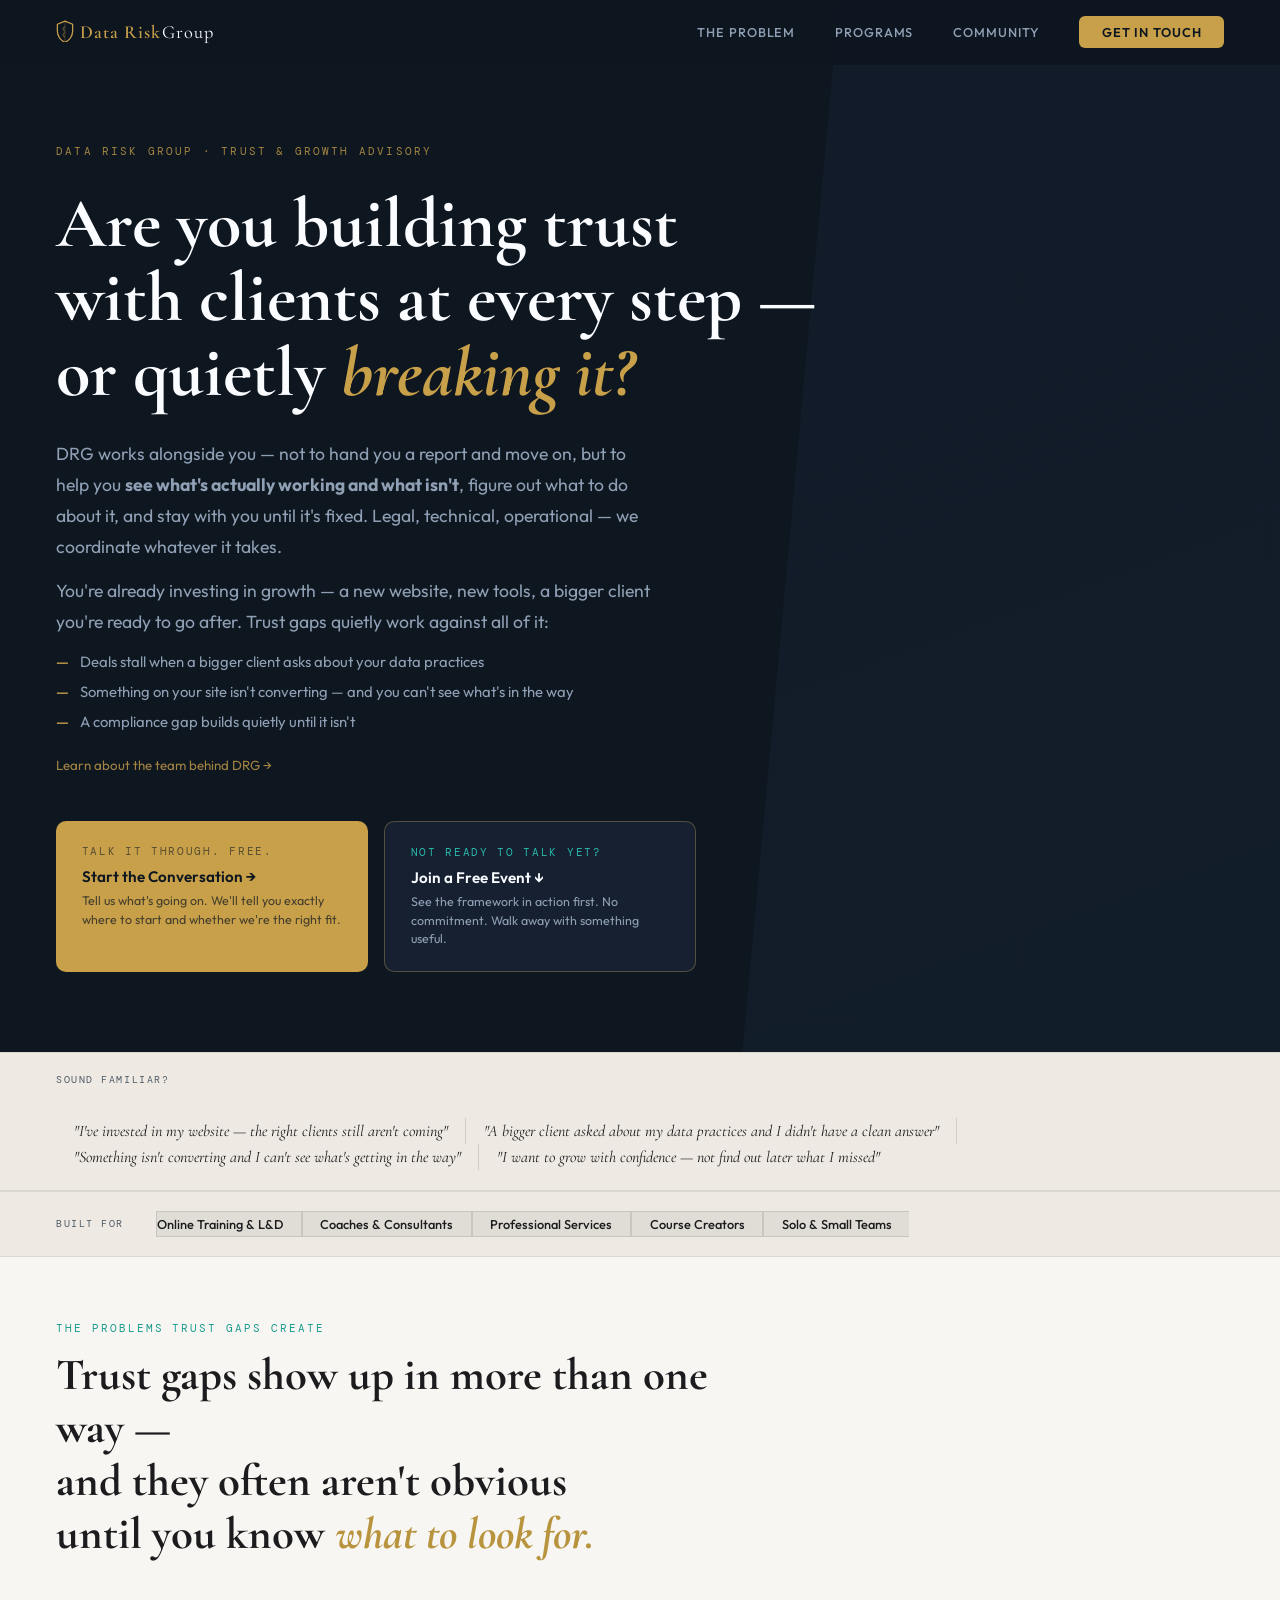
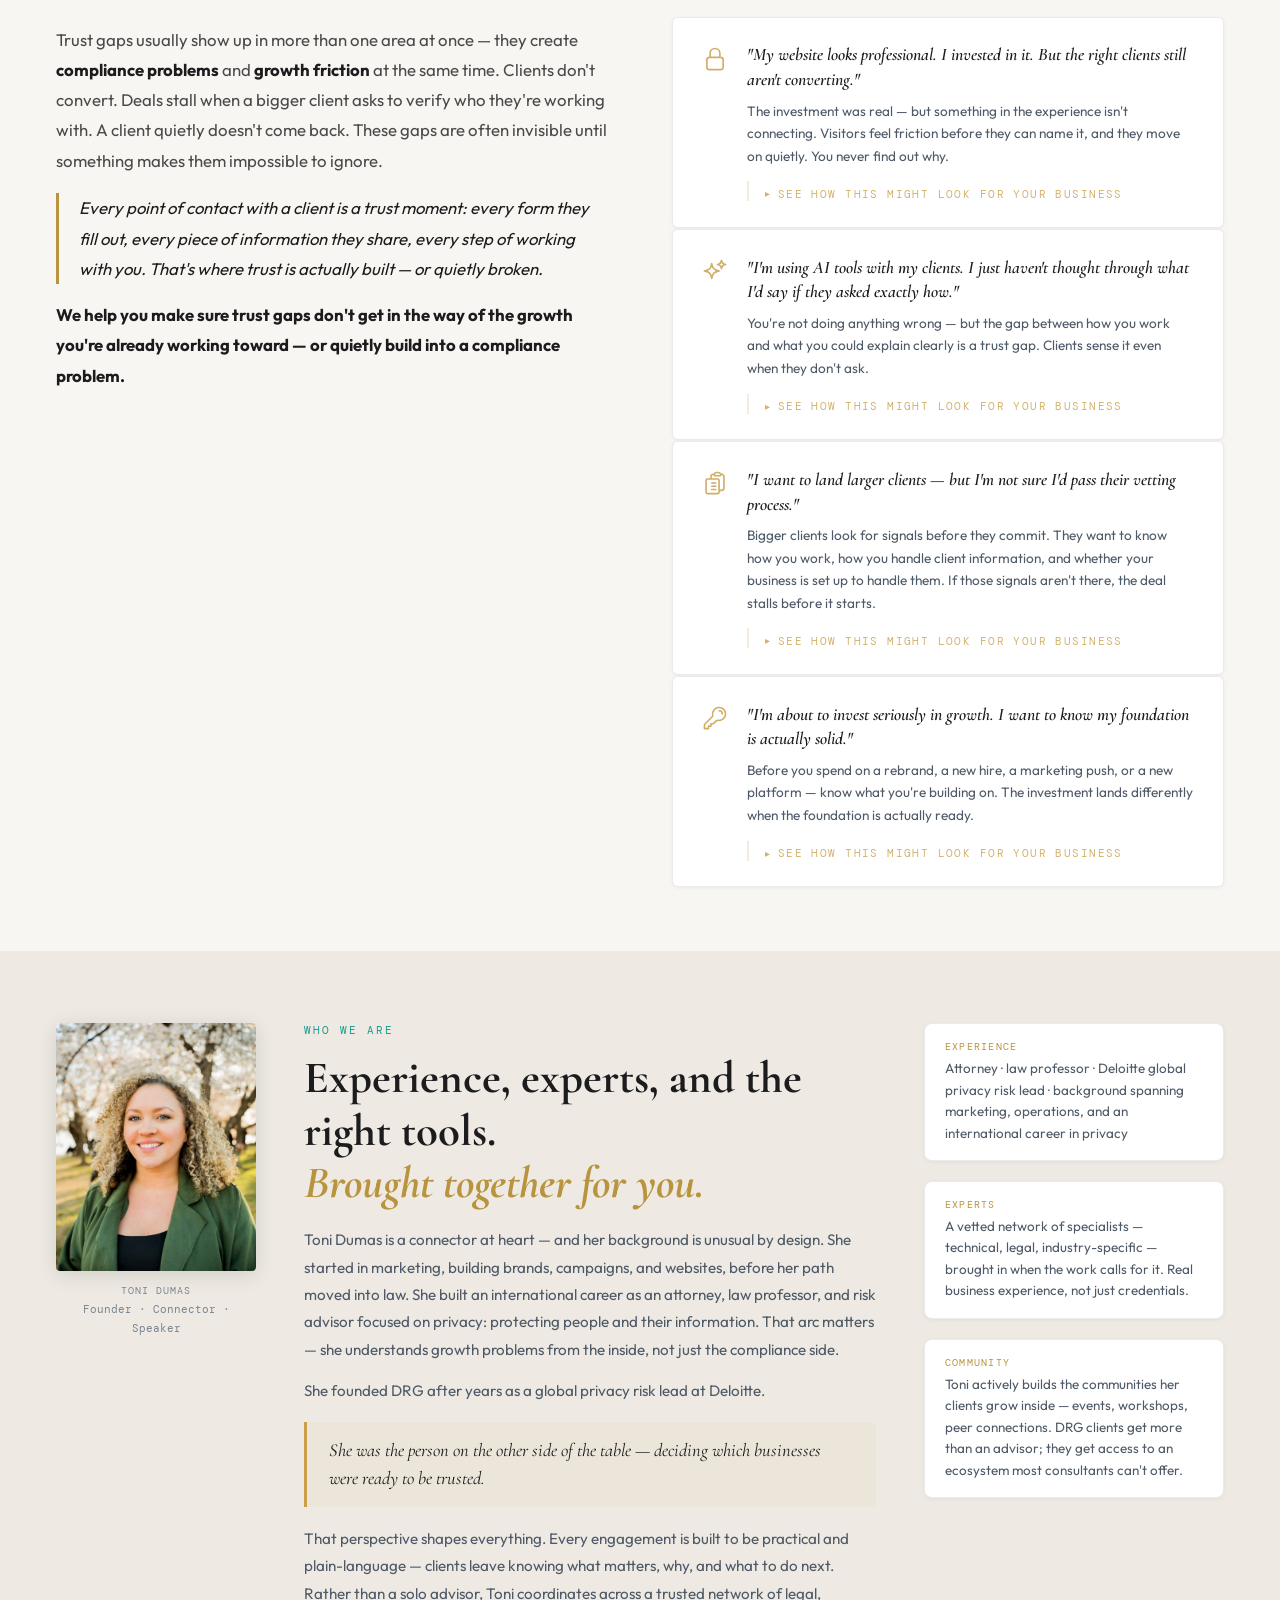
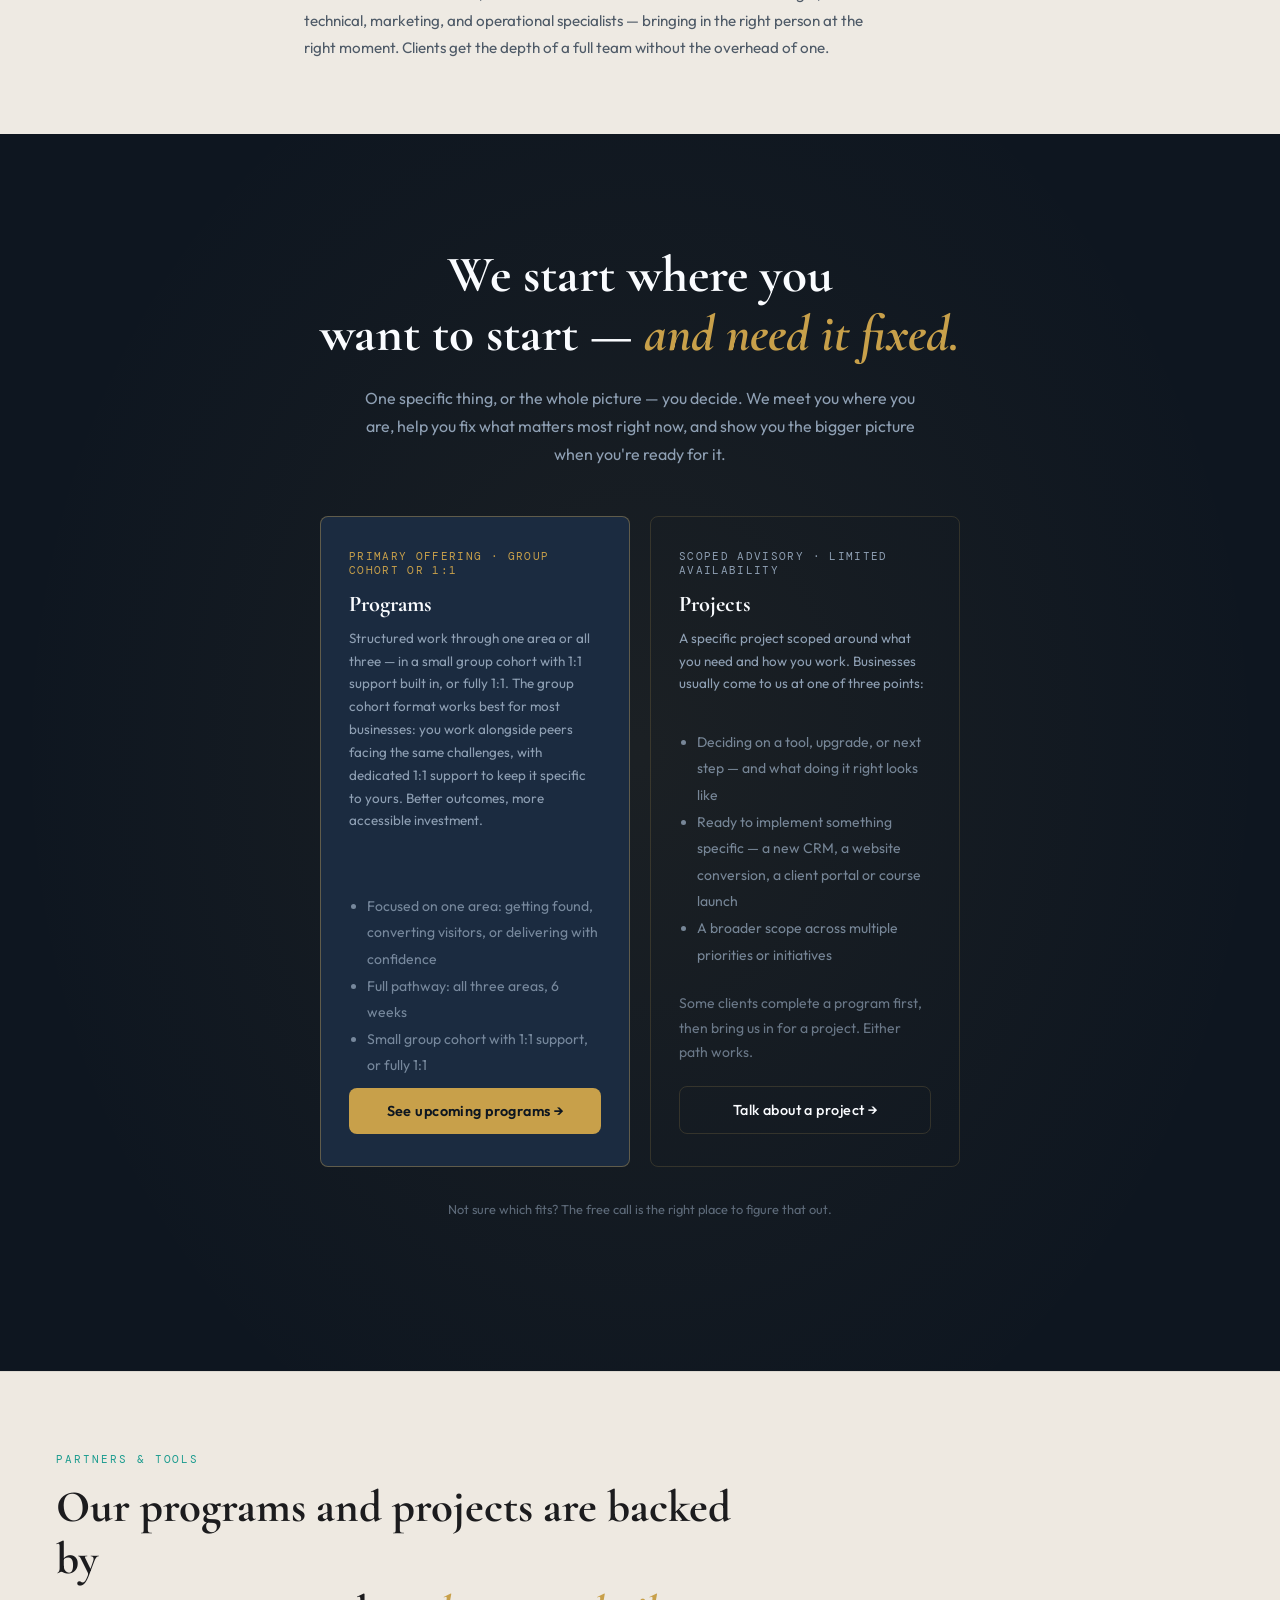
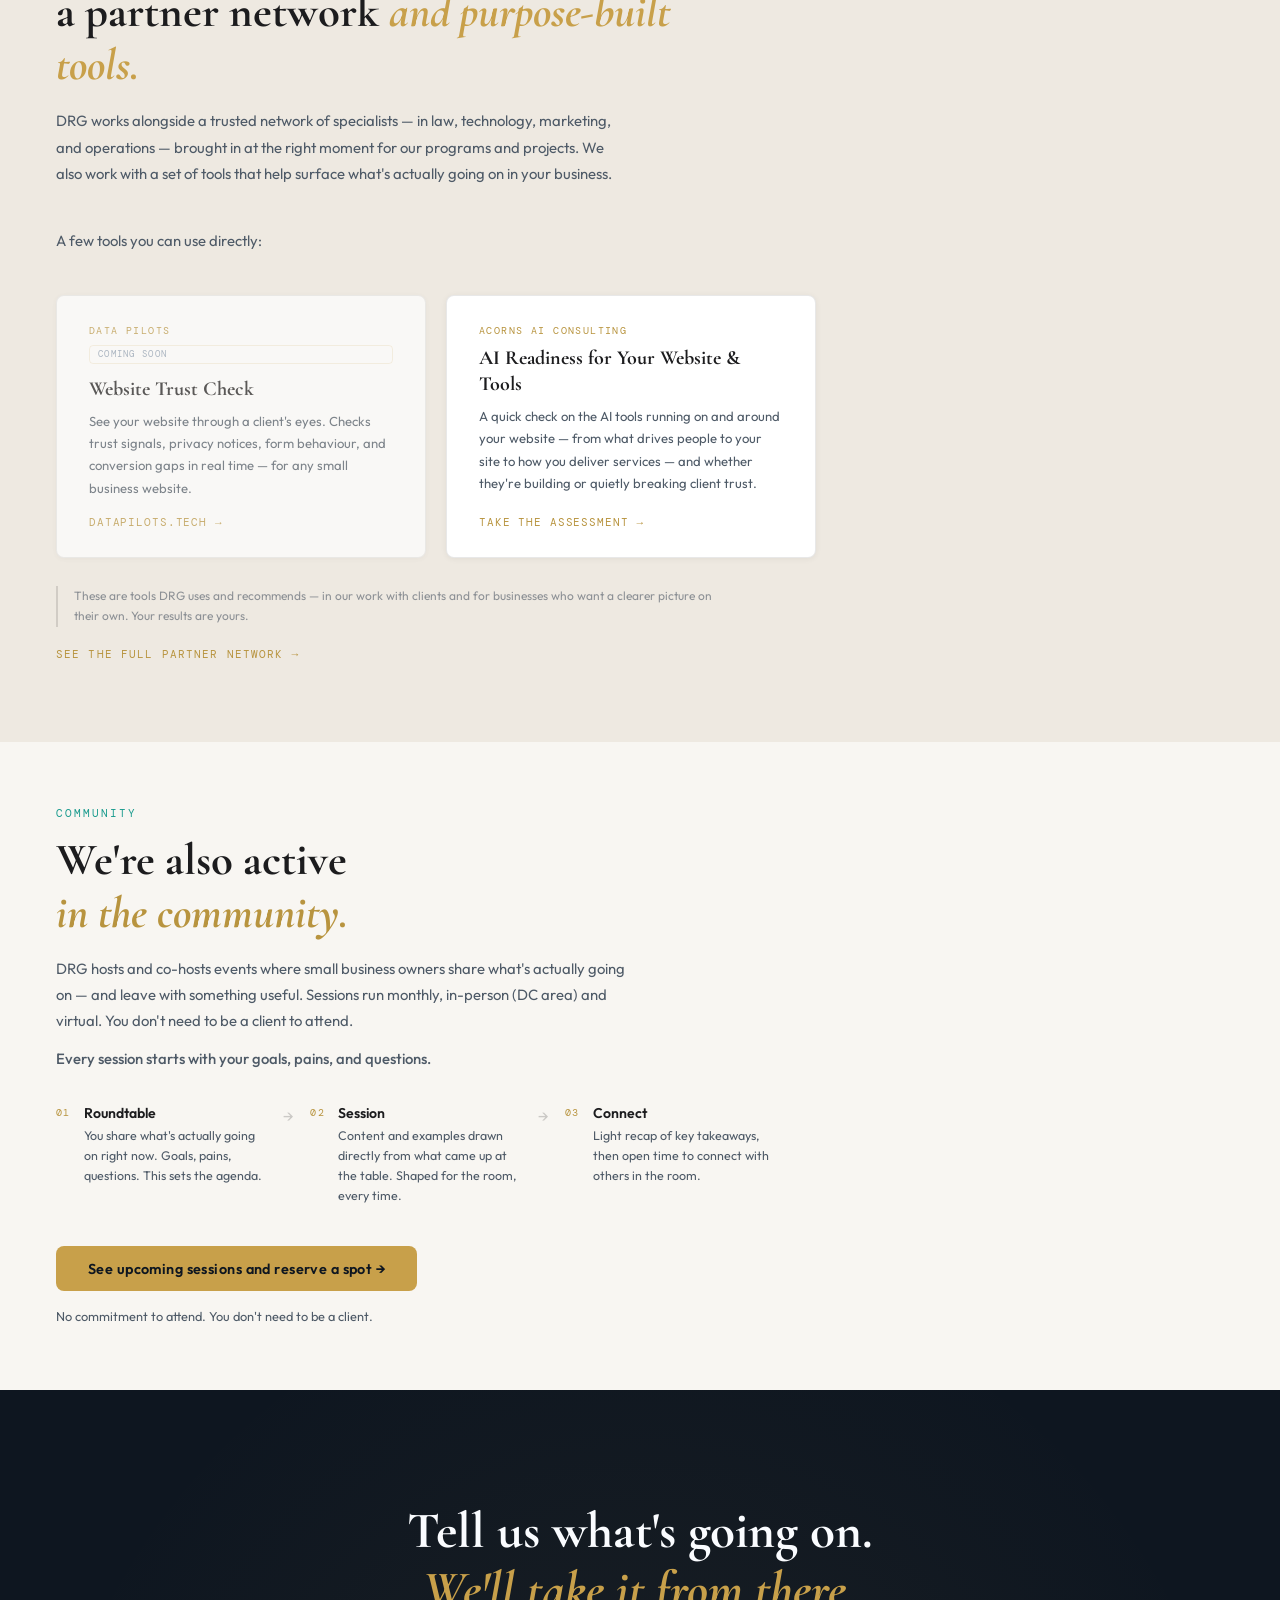
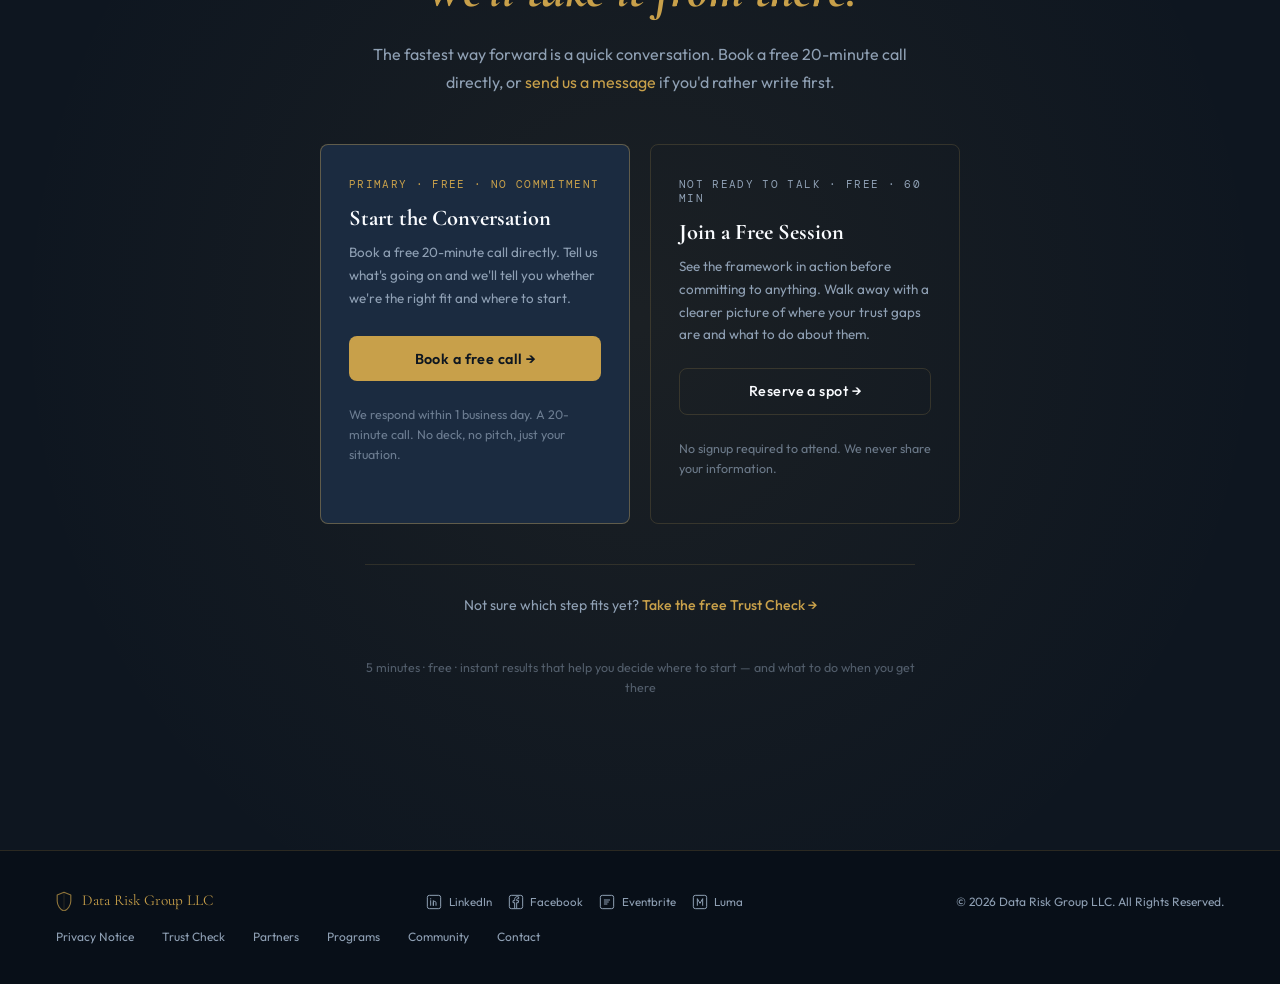
==== commit 04d73eba: "Reframe Partners/Tools and Community sections Partners & Tools: - Add label + heading that connects " ====
--- a/index.html
+++ b/index.html
@@ -288,8 +288,10 @@
 
 <!-- PARTNER TOOLS -->
 <section class="partner-tools reveal">
-  <h2 class="sh">Tools that help us <em>do the work.</em></h2>
-  <p class="partner-tools__intro">DRG works with a set of partner tools that help reveal what's actually happening in your business. Use them on your own to get a clearer picture — or bring the results into a conversation with us.</p>
+  <div class="lbl">Partners &amp; Tools</div>
+  <h2 class="sh">Our programs and projects are backed by<br>a partner network <em>and purpose-built tools.</em></h2>
+  <p class="partner-tools__intro">DRG works alongside a trusted network of specialists — in law, technology, marketing, and operations — brought in at the right moment for our programs and projects. We also work with a set of tools that help surface what's actually going on in your business.</p>
+  <p class="partner-tools__intro" style="margin-top:.6rem;">A few tools you can use directly:</p>
 
   <div class="partner-tools__grid">
 
@@ -315,10 +317,13 @@
 
 <!-- COMMUNITY SUPPORT -->
 <section class="svc reveal" id="sessions" aria-labelledby="sessions-heading">
-  <div class="lbl">Community Support &amp; Growth</div>
-  <h2 class="sh" id="sessions-heading">Every session starts with<br><em>your goals, pains, and questions.</em></h2>
+  <div class="lbl">Community</div>
+  <h2 class="sh" id="sessions-heading">We're also active<br><em>in the community.</em></h2>
   <p style="color:var(--smoke); max-width:580px; margin-top:1rem; font-size:.93rem; line-height:1.75;">
-    You share what's actually going on right now. That sets the agenda. The content and examples are drawn directly from what comes up in the room — so every session is different, and always relevant to where you are.
+    DRG hosts and co-hosts events where small business owners share what's actually going on — and leave with something useful. Sessions run monthly, in-person (DC area) and virtual. You don't need to be a client to attend.
+  </p>
+  <p style="color:var(--smoke); max-width:580px; margin-top:.75rem; font-size:.93rem; line-height:1.75; font-weight:500;">
+    Every session starts with your goals, pains, and questions.
   </p>
 
   <!-- Three-part format -->
@@ -350,7 +355,7 @@
 
   <div style="margin-top:2rem;">
     <a href="community.html" class="btn-p" style="display:inline-flex;">See upcoming sessions and reserve a spot →</a>
-    <p style="font-size:.8rem; color:var(--smoke); margin-top:.9rem; line-height:1.6;">Sessions run monthly — in-person (DC area) and virtual. No commitment to attend.</p>
+    <p style="font-size:.8rem; color:var(--smoke); margin-top:.9rem; line-height:1.6;">No commitment to attend. You don't need to be a client.</p>
   </div>
 
 </section>
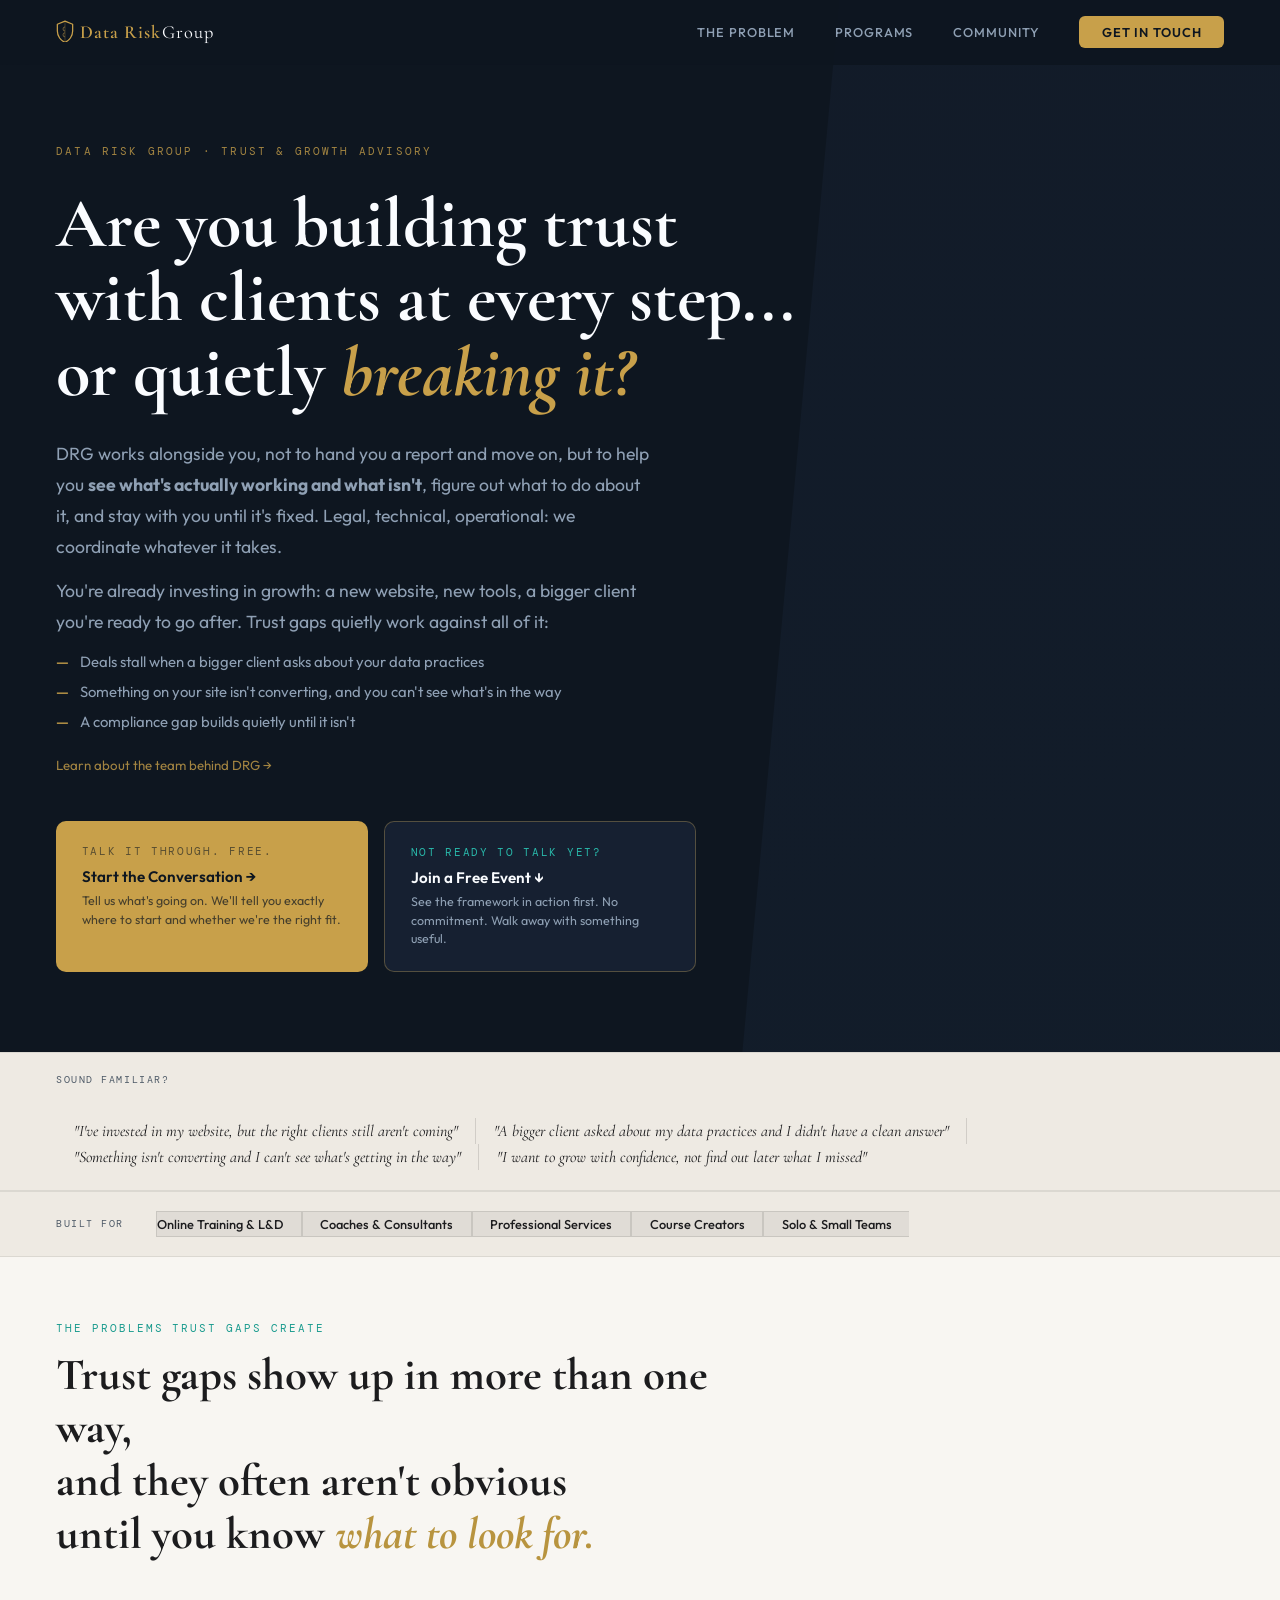
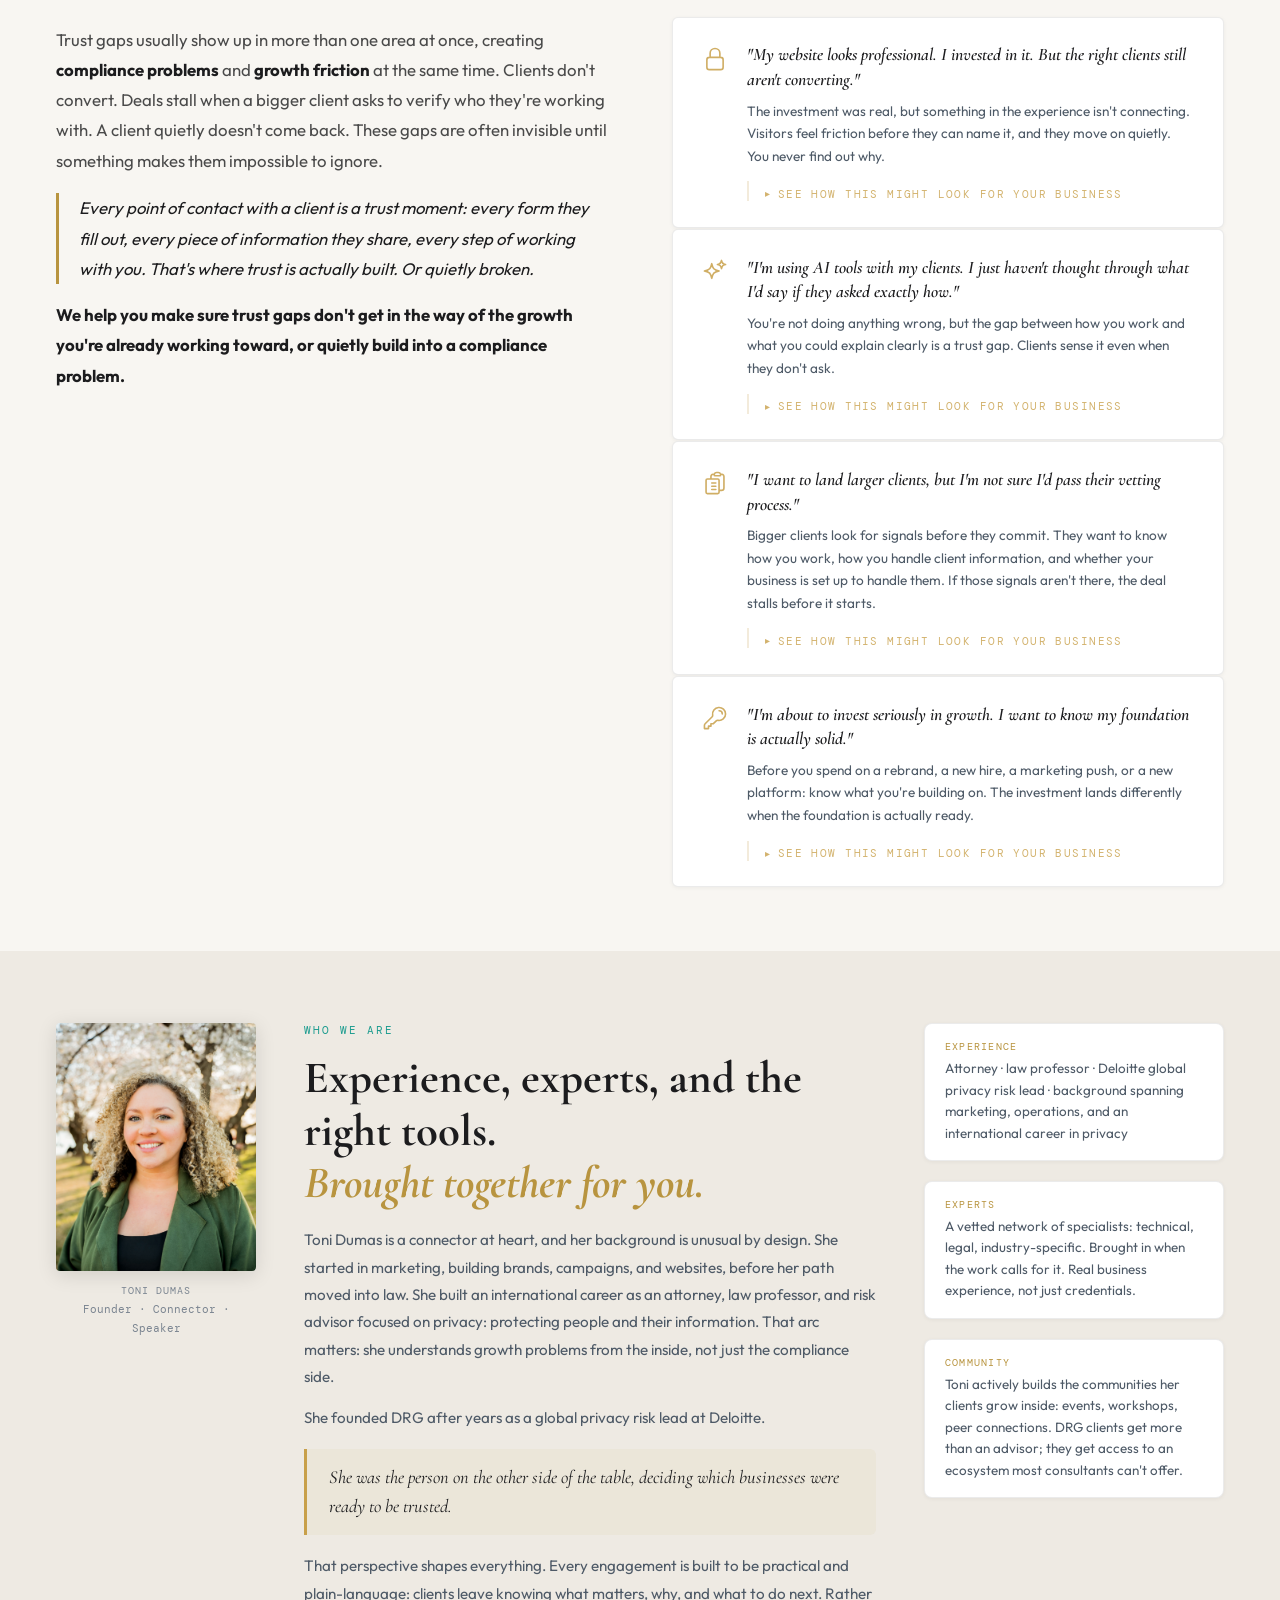
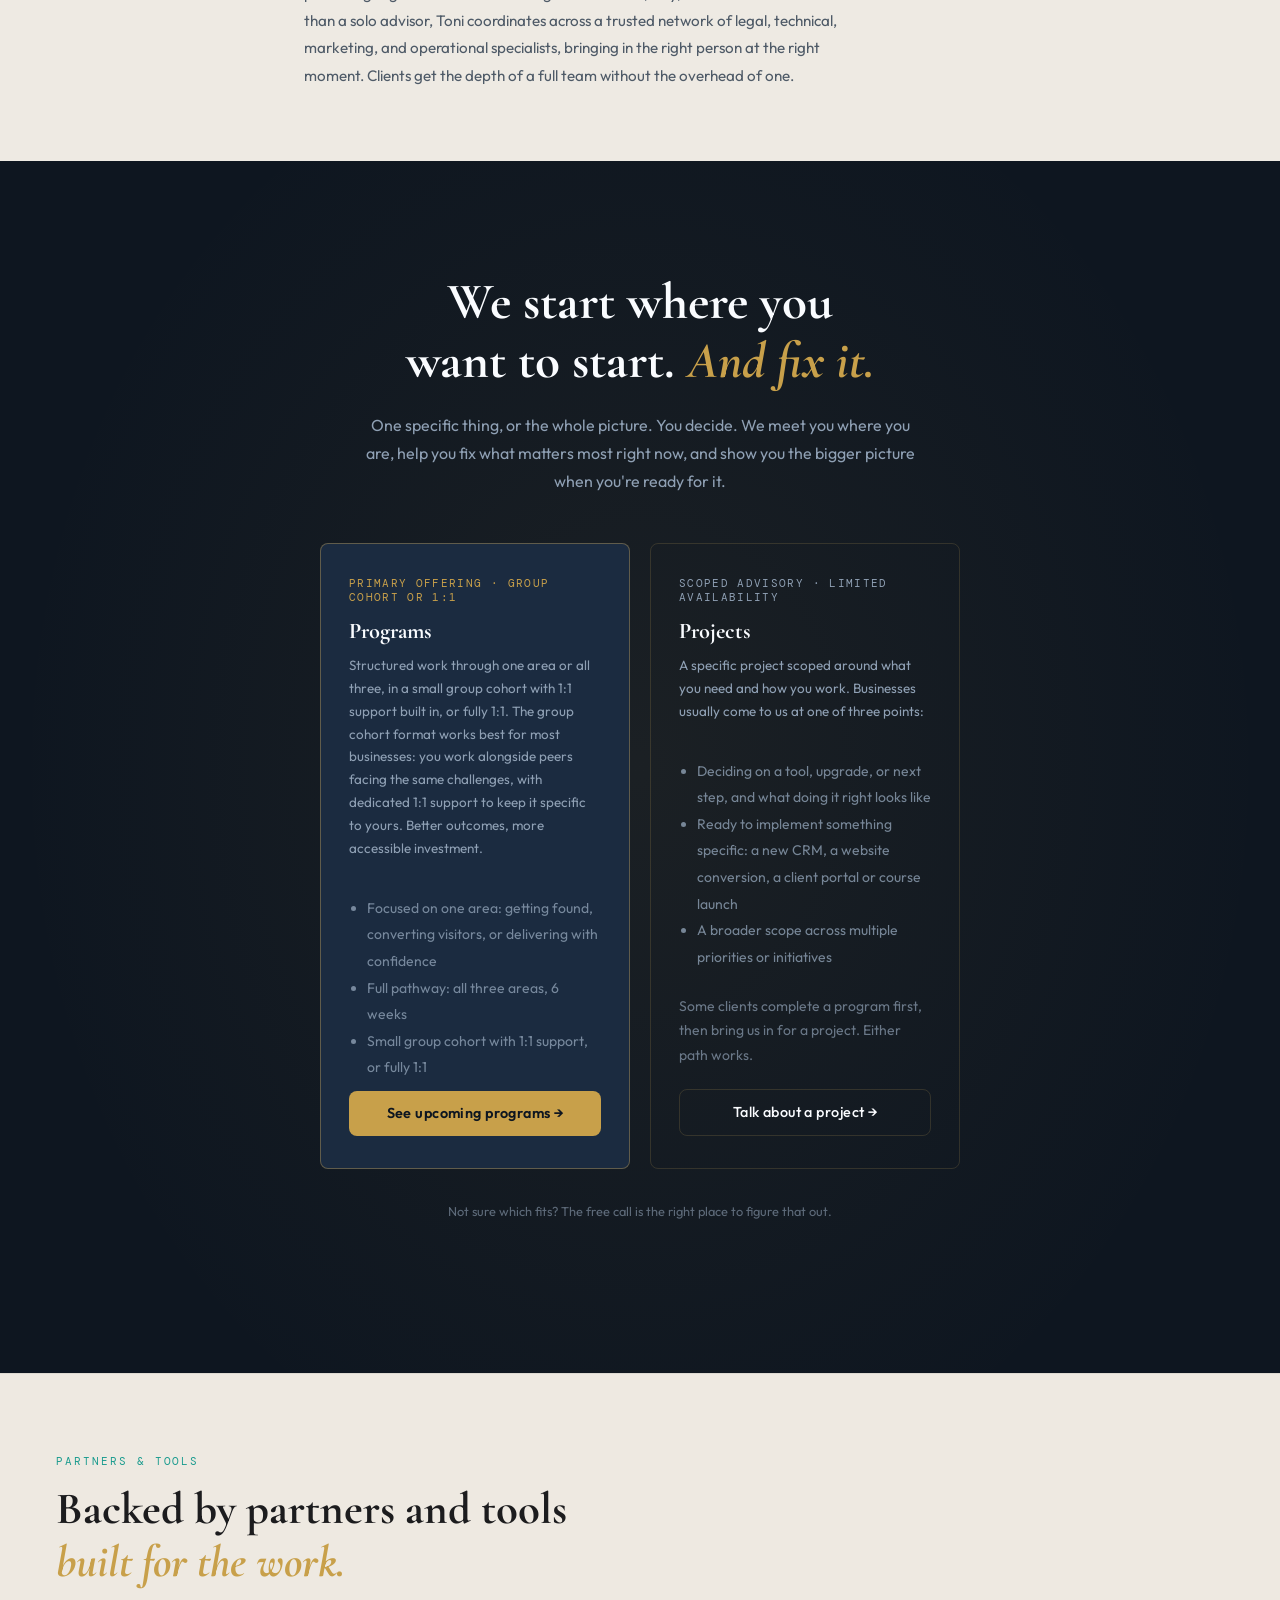
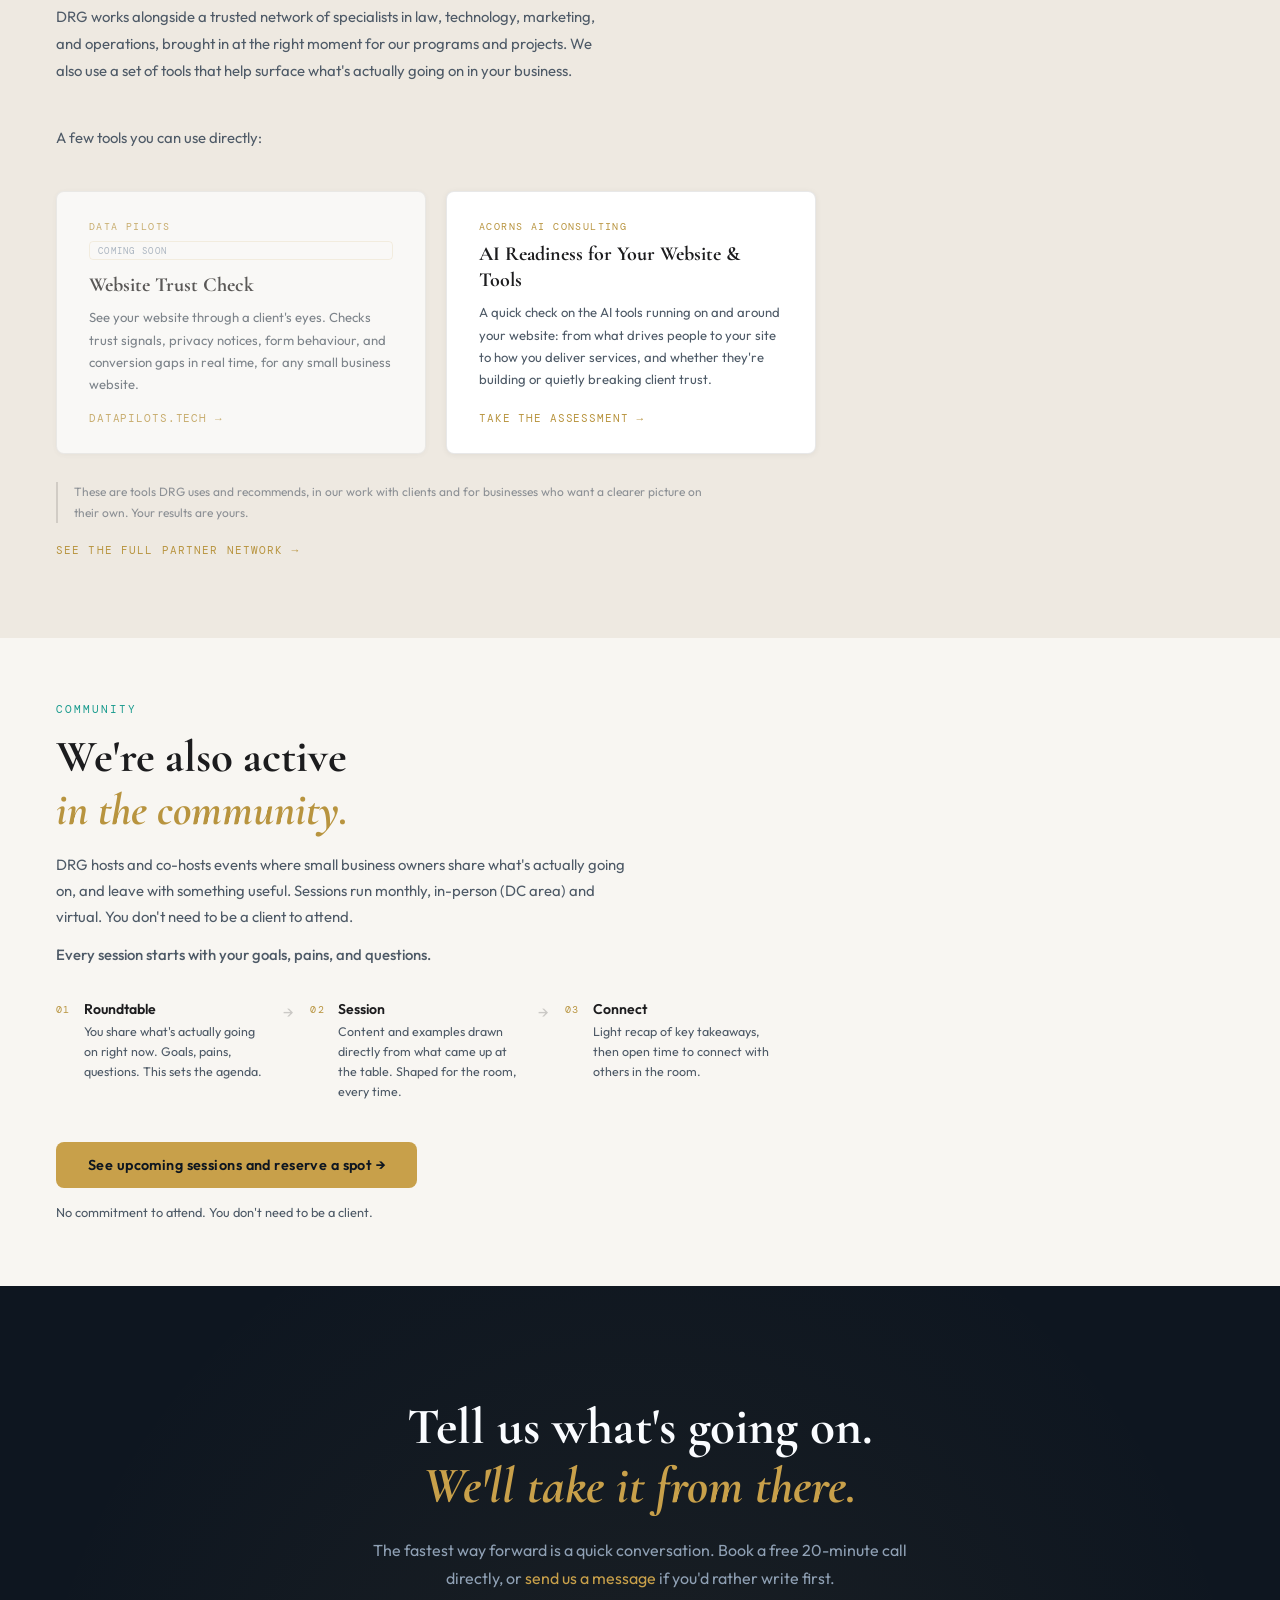
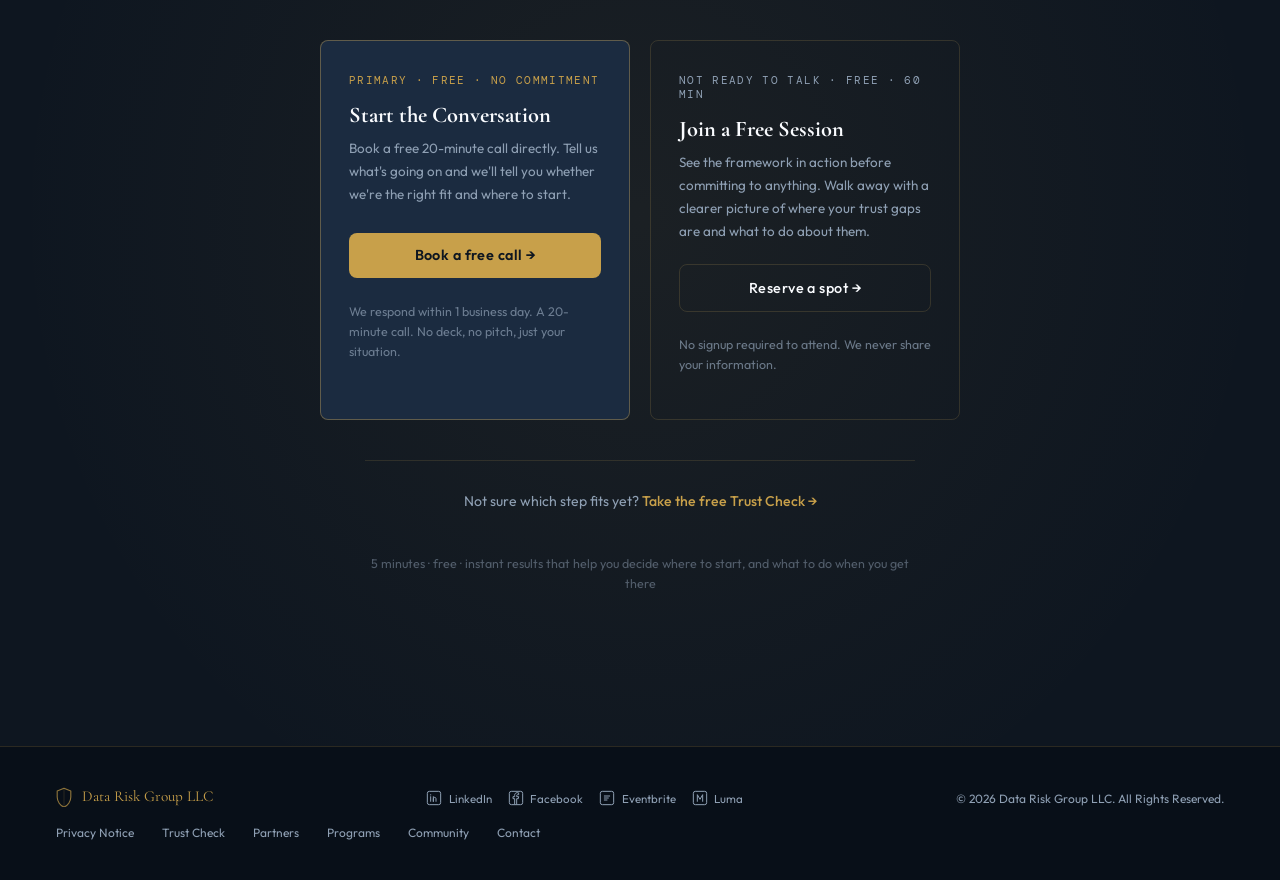
==== commit da273915: "Remove em-dashes throughout homepage; tighten Partner Tools heading - Hero: '...' for dramatic pause" ====
--- a/index.html
+++ b/index.html
@@ -64,19 +64,19 @@
 
   <h1>
     Are you building trust<br>
-    with clients at every step —<br>
+    with clients at every step...<br>
     or quietly <em>breaking it?</em>
   </h1>
 
   <p class="hero-sub">
-    DRG works alongside you — not to hand you a report and move on, but to help you <strong>see what's actually working and what isn't</strong>, figure out what to do about it, and stay with you until it's fixed. Legal, technical, operational — we coordinate whatever it takes.
+    DRG works alongside you, not to hand you a report and move on, but to help you <strong>see what's actually working and what isn't</strong>, figure out what to do about it, and stay with you until it's fixed. Legal, technical, operational: we coordinate whatever it takes.
   </p>
   <p class="hero-sub" style="margin-top:.85rem;">
-    You're already investing in growth — a new website, new tools, a bigger client you're ready to go after. Trust gaps quietly work against all of it:
+    You're already investing in growth: a new website, new tools, a bigger client you're ready to go after. Trust gaps quietly work against all of it:
   </p>
   <ul class="hero-problems">
     <li>Deals stall when a bigger client asks about your data practices</li>
-    <li>Something on your site isn't converting — and you can't see what's in the way</li>
+    <li>Something on your site isn't converting, and you can't see what's in the way</li>
     <li>A compliance gap builds quietly until it isn't</li>
   </ul>
 
@@ -103,13 +103,13 @@
 <div class="voice-strip">
   <span class="voice-strip__label">Sound familiar?</span>
   <div class="voice-strip__quotes">
-    <span class="voice-quote">"I've invested in my website — the right clients still aren't coming"</span>
+    <span class="voice-quote">"I've invested in my website, but the right clients still aren't coming"</span>
     <span class="voice-divider"></span>
     <span class="voice-quote">"A bigger client asked about my data practices and I didn't have a clean answer"</span>
     <span class="voice-divider"></span>
     <span class="voice-quote">"Something isn't converting and I can't see what's getting in the way"</span>
     <span class="voice-divider"></span>
-    <span class="voice-quote">"I want to grow with confidence — not find out later what I missed"</span>
+    <span class="voice-quote">"I want to grow with confidence, not find out later what I missed"</span>
   </div>
 </div>
 
@@ -128,18 +128,18 @@
 <!-- PROBLEM -->
 <section class="problem v2-problem reveal" id="problem" aria-labelledby="problem-heading">
   <div class="lbl">The problems trust gaps create</div>
-  <h2 class="sh" id="problem-heading">Trust gaps show up in more than one way —<br>and they often aren't obvious<br>until you know <em>what to look for.</em></h2>
+  <h2 class="sh" id="problem-heading">Trust gaps show up in more than one way,<br>and they often aren't obvious<br>until you know <em>what to look for.</em></h2>
 
   <div class="prob-grid">
     <div>
       <p class="prob-intro">
-        Trust gaps usually show up in more than one area at once — they create <strong>compliance problems</strong> and <strong>growth friction</strong> at the same time. Clients don't convert. Deals stall when a bigger client asks to verify who they're working with. A client quietly doesn't come back. These gaps are often invisible until something makes them impossible to ignore.
+        Trust gaps usually show up in more than one area at once, creating <strong>compliance problems</strong> and <strong>growth friction</strong> at the same time. Clients don't convert. Deals stall when a bigger client asks to verify who they're working with. A client quietly doesn't come back. These gaps are often invisible until something makes them impossible to ignore.
       </p>
       <p class="prob-intro" style="margin-top:1.1rem; font-style:italic; border-left: 3px solid var(--gold); padding-left:1.25rem; color:var(--white);">
-        Every point of contact with a client is a trust moment: every form they fill out, every piece of information they share, every step of working with you. That's where trust is actually built — or quietly broken.
+        Every point of contact with a client is a trust moment: every form they fill out, every piece of information they share, every step of working with you. That's where trust is actually built. Or quietly broken.
       </p>
       <p class="prob-intro" style="margin-top:1rem;">
-        <strong>We help you make sure trust gaps don't get in the way of the growth you're already working toward — or quietly build into a compliance problem.</strong>
+        <strong>We help you make sure trust gaps don't get in the way of the growth you're already working toward, or quietly build into a compliance problem.</strong>
       </p>
     </div>
 
@@ -148,12 +148,12 @@
         <div class="pain-icon"><svg xmlns="http://www.w3.org/2000/svg" fill="none" viewBox="0 0 24 24" stroke-width="1.5" stroke="currentColor"><path stroke-linecap="round" stroke-linejoin="round" d="M16.5 10.5V6.75a4.5 4.5 0 10-9 0v3.75m-.75 11.25h10.5a2.25 2.25 0 002.25-2.25v-6.75a2.25 2.25 0 00-2.25-2.25H6.75a2.25 2.25 0 00-2.25 2.25v6.75a2.25 2.25 0 002.25 2.25z"/></svg></div>
         <div>
           <h4>"My website looks professional. I invested in it. But the right clients still aren't converting."</h4>
-          <p>The investment was real — but something in the experience isn't connecting. Visitors feel friction before they can name it, and they move on quietly. You never find out why.</p>
+          <p>The investment was real, but something in the experience isn't connecting. Visitors feel friction before they can name it, and they move on quietly. You never find out why.</p>
           <details class="pain-example">
             <summary>See how this might look for your business</summary>
             <div class="pain-example__body">
-              <p>You're a consultant. Your homepage looks clean — clear headline, good photo, strong offer. But your contact form asks for name, email, phone, company, LinkedIn URL, and "describe your situation in detail."</p>
-              <p>A potential client who's still deciding — maybe a little nervous — sees that wall of fields and quietly closes the tab. They never tell you. You assume they just weren't ready.</p>
+              <p>You're a consultant. Your homepage looks clean: clear headline, good photo, strong offer. But your contact form asks for name, email, phone, company, LinkedIn URL, and "describe your situation in detail."</p>
+              <p>A potential client who's still deciding (maybe a little nervous) sees that wall of fields and quietly closes the tab. They never tell you. You assume they just weren't ready.</p>
               <p><strong>The fix is usually small.</strong> But you have to be able to see it first.</p>
             </div>
           </details>
@@ -163,12 +163,12 @@
         <div class="pain-icon"><svg xmlns="http://www.w3.org/2000/svg" fill="none" viewBox="0 0 24 24" stroke-width="1.5" stroke="currentColor"><path stroke-linecap="round" stroke-linejoin="round" d="M9.813 15.904L9 18.75l-.813-2.846a4.5 4.5 0 00-3.09-3.09L2.25 12l2.846-.813a4.5 4.5 0 003.09-3.09L9 5.25l.813 2.846a4.5 4.5 0 003.09 3.09L15.75 12l-2.846.813a4.5 4.5 0 00-3.09 3.09zM18.259 8.715L18 9.75l-.259-1.035a3.375 3.375 0 00-2.455-2.456L14.25 6l1.036-.259a3.375 3.375 0 002.455-2.456L18 2.25l.259 1.035a3.375 3.375 0 002.456 2.456L21.75 6l-1.035.259a3.375 3.375 0 00-2.456 2.456z"/></svg></div>
         <div>
           <h4>"I'm using AI tools with my clients. I just haven't thought through what I'd say if they asked exactly how."</h4>
-          <p>You're not doing anything wrong — but the gap between how you work and what you could explain clearly is a trust gap. Clients sense it even when they don't ask.</p>
+          <p>You're not doing anything wrong, but the gap between how you work and what you could explain clearly is a trust gap. Clients sense it even when they don't ask.</p>
           <details class="pain-example">
             <summary>See how this might look for your business</summary>
             <div class="pain-example__body">
               <p>You use an AI tool to help draft follow-up emails after coaching sessions. You paste in your notes from the call. It saves you an hour a week. You've never thought twice about it.</p>
-              <p>Then a client asks: "What do you do with the notes from our sessions?" You pause. You're not sure exactly what to say about the AI part. That pause — that half-second of uncertainty — is the trust gap.</p>
+              <p>Then a client asks: "What do you do with the notes from our sessions?" You pause. You're not sure exactly what to say about the AI part. That pause (that half-second of uncertainty) is the trust gap.</p>
               <p><strong>You don't need to stop using the tools.</strong> You just need a clear, honest answer ready. We help you build that.</p>
             </div>
           </details>
@@ -177,13 +177,13 @@
       <div class="pain-item">
         <div class="pain-icon"><svg xmlns="http://www.w3.org/2000/svg" fill="none" viewBox="0 0 24 24" stroke-width="1.5" stroke="currentColor"><path stroke-linecap="round" stroke-linejoin="round" d="M9 12h3.75M9 15h3.75M9 18h3.75m3 .75H18a2.25 2.25 0 002.25-2.25V6.108c0-1.135-.845-2.098-1.976-2.192a48.424 48.424 0 00-1.123-.08m-5.801 0c-.065.21-.1.433-.1.664 0 .414.336.75.75.75h4.5a.75.75 0 00.75-.75 2.25 2.25 0 00-.1-.664m-5.8 0A2.251 2.251 0 0113.5 2.25H15c1.012 0 1.867.668 2.15 1.586m-5.8 0c-.376.023-.75.05-1.124.08C9.095 4.01 8.25 4.973 8.25 6.108V8.25m0 0H4.875c-.621 0-1.125.504-1.125 1.125v11.25c0 .621.504 1.125 1.125 1.125h9.75c.621 0 1.125-.504 1.125-1.125V9.375c0-.621-.504-1.125-1.125-1.125H8.25z"/></svg></div>
         <div>
-          <h4>"I want to land larger clients — but I'm not sure I'd pass their vetting process."</h4>
+          <h4>"I want to land larger clients, but I'm not sure I'd pass their vetting process."</h4>
           <p>Bigger clients look for signals before they commit. They want to know how you work, how you handle client information, and whether your business is set up to handle them. If those signals aren't there, the deal stalls before it starts.</p>
           <details class="pain-example">
             <summary>See how this might look for your business</summary>
             <div class="pain-example__body">
-              <p>A corporate HR team reaches out. They're interested in bringing you in for team training. Then they send a vendor questionnaire — 12 questions about your data practices, your tools, your contracts, how you handle client information.</p>
-              <p>You'd have to guess on several of them. Not because you're doing anything wrong — but because you've never had to document it before. The deal stalls. They move on to someone who had the answers ready.</p>
+              <p>A corporate HR team reaches out. They're interested in bringing you in for team training. Then they send a vendor questionnaire: 12 questions about your data practices, your tools, your contracts, how you handle client information.</p>
+              <p>You'd have to guess on several of them. Not because you're doing anything wrong, but because you've never had to document it before. The deal stalls. They move on to someone who had the answers ready.</p>
               <p><strong>Being ready for this kind of conversation</strong> is something we help you build before you need it.</p>
             </div>
           </details>
@@ -193,12 +193,12 @@
         <div class="pain-icon"><svg xmlns="http://www.w3.org/2000/svg" fill="none" viewBox="0 0 24 24" stroke-width="1.5" stroke="currentColor"><path stroke-linecap="round" stroke-linejoin="round" d="M15.75 5.25a3 3 0 013 3m3 0a6 6 0 01-7.029 5.912c-.563-.097-1.159.026-1.563.43L10.5 17.25H8.25v2.25H6v2.25H2.25v-2.818c0-.597.237-1.17.659-1.591l6.499-6.499c.404-.404.527-1 .43-1.563A6 6 0 1121.75 8.25z"/></svg></div>
         <div>
           <h4>"I'm about to invest seriously in growth. I want to know my foundation is actually solid."</h4>
-          <p>Before you spend on a rebrand, a new hire, a marketing push, or a new platform — know what you're building on. The investment lands differently when the foundation is actually ready.</p>
+          <p>Before you spend on a rebrand, a new hire, a marketing push, or a new platform: know what you're building on. The investment lands differently when the foundation is actually ready.</p>
           <details class="pain-example">
             <summary>See how this might look for your business</summary>
             <div class="pain-example__body">
-              <p>You're about to hire a VA and spend $3,000 on a website redesign. Good investments — both of them. But before you do: What will the VA have access to? Where does client information live right now? If the new website converts better, can your intake process actually handle more clients without creating new problems?</p>
-              <p>These aren't reasons not to invest. <strong>They're questions worth answering first</strong> — so the money you spend actually moves things forward instead of revealing gaps you didn't know were there.</p>
+              <p>You're about to hire a VA and spend $3,000 on a website redesign. Good investments, both of them. But before you do: What will the VA have access to? Where does client information live right now? If the new website converts better, can your intake process actually handle more clients without creating new problems?</p>
+              <p>These aren't reasons not to invest. <strong>They're questions worth answering first</strong>, so the money you spend actually moves things forward instead of revealing gaps you didn't know were there.</p>
             </div>
           </details>
         </div>
@@ -218,16 +218,16 @@
       <div class="lbl">Who We Are</div>
       <h2 class="sh" id="about-heading">Experience, experts, and the right tools.<br><em>Brought together for you.</em></h2>
       <p style="color:var(--smoke); margin-top:1rem; font-size:.95rem; line-height:1.8;">
-        Toni Dumas is a connector at heart — and her background is unusual by design. She started in marketing, building brands, campaigns, and websites, before her path moved into law. She built an international career as an attorney, law professor, and risk advisor focused on privacy: protecting people and their information. That arc matters — she understands growth problems from the inside, not just the compliance side.
+        Toni Dumas is a connector at heart, and her background is unusual by design. She started in marketing, building brands, campaigns, and websites, before her path moved into law. She built an international career as an attorney, law professor, and risk advisor focused on privacy: protecting people and their information. That arc matters: she understands growth problems from the inside, not just the compliance side.
       </p>
       <p style="color:var(--smoke); margin-top:.85rem; font-size:.95rem; line-height:1.8;">
         She founded DRG after years as a global privacy risk lead at Deloitte.
       </p>
       <blockquote class="about-callout">
-        She was the person on the other side of the table — deciding which businesses were ready to be trusted.
+        She was the person on the other side of the table, deciding which businesses were ready to be trusted.
       </blockquote>
       <p style="color:var(--smoke); margin-top:.75rem; font-size:.95rem; line-height:1.8;">
-        That perspective shapes everything. Every engagement is built to be practical and plain-language — clients leave knowing what matters, why, and what to do next. Rather than a solo advisor, Toni coordinates across a trusted network of legal, technical, marketing, and operational specialists — bringing in the right person at the right moment. Clients get the depth of a full team without the overhead of one.
+        That perspective shapes everything. Every engagement is built to be practical and plain-language: clients leave knowing what matters, why, and what to do next. Rather than a solo advisor, Toni coordinates across a trusted network of legal, technical, marketing, and operational specialists, bringing in the right person at the right moment. Clients get the depth of a full team without the overhead of one.
       </p>
     </div>
     <div class="v2-about__creds">
@@ -238,11 +238,11 @@
         </div>
         <div class="v2-about__fact">
           <span class="v2-about__fact-label">Experts</span>
-          <span class="v2-about__fact-val">A vetted network of specialists — technical, legal, industry-specific — brought in when the work calls for it. Real business experience, not just credentials.</span>
+          <span class="v2-about__fact-val">A vetted network of specialists: technical, legal, industry-specific. Brought in when the work calls for it. Real business experience, not just credentials.</span>
         </div>
         <div class="v2-about__fact">
           <span class="v2-about__fact-label">Community</span>
-          <span class="v2-about__fact-val">Toni actively builds the communities her clients grow inside — events, workshops, peer connections. DRG clients get more than an advisor; they get access to an ecosystem most consultants can't offer.</span>
+          <span class="v2-about__fact-val">Toni actively builds the communities her clients grow inside: events, workshops, peer connections. DRG clients get more than an advisor; they get access to an ecosystem most consultants can't offer.</span>
         </div>
       </div>
     </div>
@@ -252,17 +252,17 @@
 <!-- HOW WE WORK TOGETHER -->
 <section class="cta reveal" id="programs" aria-labelledby="programs-heading">
   <h2 id="programs-heading">
-    We start where you<br>want to start — <em>and need it fixed.</em>
+    We start where you<br>want to start. <em>And fix it.</em>
   </h2>
   <p>
-    One specific thing, or the whole picture — you decide. We meet you where you are, help you fix what matters most right now, and show you the bigger picture when you're ready for it.
+    One specific thing, or the whole picture. You decide. We meet you where you are, help you fix what matters most right now, and show you the bigger picture when you're ready for it.
   </p>
 
   <div class="v2-cta-cards v2-cta-cards--two">
     <div class="v2-cta-card v2-cta-card--primary">
       <div class="v2-cta-card__tag">Primary offering · Group cohort or 1:1</div>
       <h3>Programs</h3>
-      <p>Structured work through one area or all three — in a small group cohort with 1:1 support built in, or fully 1:1. The group cohort format works best for most businesses: you work alongside peers facing the same challenges, with dedicated 1:1 support to keep it specific to yours. Better outcomes, more accessible investment.</p>
+      <p>Structured work through one area or all three, in a small group cohort with 1:1 support built in, or fully 1:1. The group cohort format works best for most businesses: you work alongside peers facing the same challenges, with dedicated 1:1 support to keep it specific to yours. Better outcomes, more accessible investment.</p>
       <ul style="margin-top:.85rem; padding-left:1.1rem; font-size:.875rem; color:rgba(143,160,180,.8); line-height:1.9; list-style:disc;">
         <li>Focused on one area: getting found, converting visitors, or delivering with confidence</li>
         <li>Full pathway: all three areas, 6 weeks</li>
@@ -275,8 +275,8 @@
       <h3>Projects</h3>
       <p>A specific project scoped around what you need and how you work. Businesses usually come to us at one of three points:</p>
       <ul style="margin-top:.75rem; padding-left:1.1rem; font-size:.875rem; color:rgba(143,160,180,.8); line-height:1.9; list-style:disc;">
-        <li>Deciding on a tool, upgrade, or next step — and what doing it right looks like</li>
-        <li>Ready to implement something specific — a new CRM, a website conversion, a client portal or course launch</li>
+        <li>Deciding on a tool, upgrade, or next step, and what doing it right looks like</li>
+        <li>Ready to implement something specific: a new CRM, a website conversion, a client portal or course launch</li>
         <li>A broader scope across multiple priorities or initiatives</li>
       </ul>
       <p style="margin-top:.85rem; font-size:.875rem; color:rgba(143,160,180,.7); line-height:1.75;">Some clients complete a program first, then bring us in for a project. Either path works.</p>
@@ -289,8 +289,8 @@
 <!-- PARTNER TOOLS -->
 <section class="partner-tools reveal">
   <div class="lbl">Partners &amp; Tools</div>
-  <h2 class="sh">Our programs and projects are backed by<br>a partner network <em>and purpose-built tools.</em></h2>
-  <p class="partner-tools__intro">DRG works alongside a trusted network of specialists — in law, technology, marketing, and operations — brought in at the right moment for our programs and projects. We also work with a set of tools that help surface what's actually going on in your business.</p>
+  <h2 class="sh">Backed by partners and tools<br><em>built for the work.</em></h2>
+  <p class="partner-tools__intro">DRG works alongside a trusted network of specialists in law, technology, marketing, and operations, brought in at the right moment for our programs and projects. We also use a set of tools that help surface what's actually going on in your business.</p>
   <p class="partner-tools__intro" style="margin-top:.6rem;">A few tools you can use directly:</p>
 
   <div class="partner-tools__grid">
@@ -299,19 +299,19 @@
       <div class="partner-tool-card__provider">Data Pilots</div>
       <div class="partner-tool-card__soon-badge">Coming Soon</div>
       <h3 class="partner-tool-card__name">Website Trust Check</h3>
-      <p class="partner-tool-card__desc">See your website through a client's eyes. Checks trust signals, privacy notices, form behaviour, and conversion gaps in real time — for any small business website.</p>
+      <p class="partner-tool-card__desc">See your website through a client's eyes. Checks trust signals, privacy notices, form behaviour, and conversion gaps in real time, for any small business website.</p>
       <a href="https://datapilots.tech" target="_blank" rel="noopener" class="partner-tool-card__link">datapilots.tech →</a>
     </div>
 
     <div class="partner-tool-card">
       <div class="partner-tool-card__provider">Acorns AI Consulting</div>
       <h3 class="partner-tool-card__name">AI Readiness for Your Website &amp; Tools</h3>
-      <p class="partner-tool-card__desc">A quick check on the AI tools running on and around your website — from what drives people to your site to how you deliver services — and whether they're building or quietly breaking client trust.</p>
+      <p class="partner-tool-card__desc">A quick check on the AI tools running on and around your website: from what drives people to your site to how you deliver services, and whether they're building or quietly breaking client trust.</p>
       <a href="ai-readiness.html" class="partner-tool-card__link">Take the assessment →</a>
     </div>
 
   </div>
-  <p class="partner-tools__note">These are tools DRG uses and recommends — in our work with clients and for businesses who want a clearer picture on their own. Your results are yours.</p>
+  <p class="partner-tools__note">These are tools DRG uses and recommends, in our work with clients and for businesses who want a clearer picture on their own. Your results are yours.</p>
   <a href="partners.html" class="partner-tools__all">See the full partner network →</a>
 </section>
 
@@ -320,7 +320,7 @@
   <div class="lbl">Community</div>
   <h2 class="sh" id="sessions-heading">We're also active<br><em>in the community.</em></h2>
   <p style="color:var(--smoke); max-width:580px; margin-top:1rem; font-size:.93rem; line-height:1.75;">
-    DRG hosts and co-hosts events where small business owners share what's actually going on — and leave with something useful. Sessions run monthly, in-person (DC area) and virtual. You don't need to be a client to attend.
+    DRG hosts and co-hosts events where small business owners share what's actually going on, and leave with something useful. Sessions run monthly, in-person (DC area) and virtual. You don't need to be a client to attend.
   </p>
   <p style="color:var(--smoke); max-width:580px; margin-top:.75rem; font-size:.93rem; line-height:1.75; font-weight:500;">
     Every session starts with your goals, pains, and questions.
@@ -390,7 +390,7 @@
     <p style="font-size:.88rem; color:var(--smoke); line-height:1.75;">
       Not sure which step fits yet? <a href="trust-check.html" style="color:var(--gold); text-decoration:none; font-weight:500;">Take the free Trust Check →</a>
     </p>
-    <p style="font-size:.78rem; color:rgba(143,160,180,.5); margin-top:.4rem; line-height:1.6;">5 minutes · free · instant results that help you decide where to start — and what to do when you get there</p>
+    <p style="font-size:.78rem; color:rgba(143,160,180,.5); margin-top:.4rem; line-height:1.6;">5 minutes · free · instant results that help you decide where to start, and what to do when you get there</p>
   </div>
 
 </section>
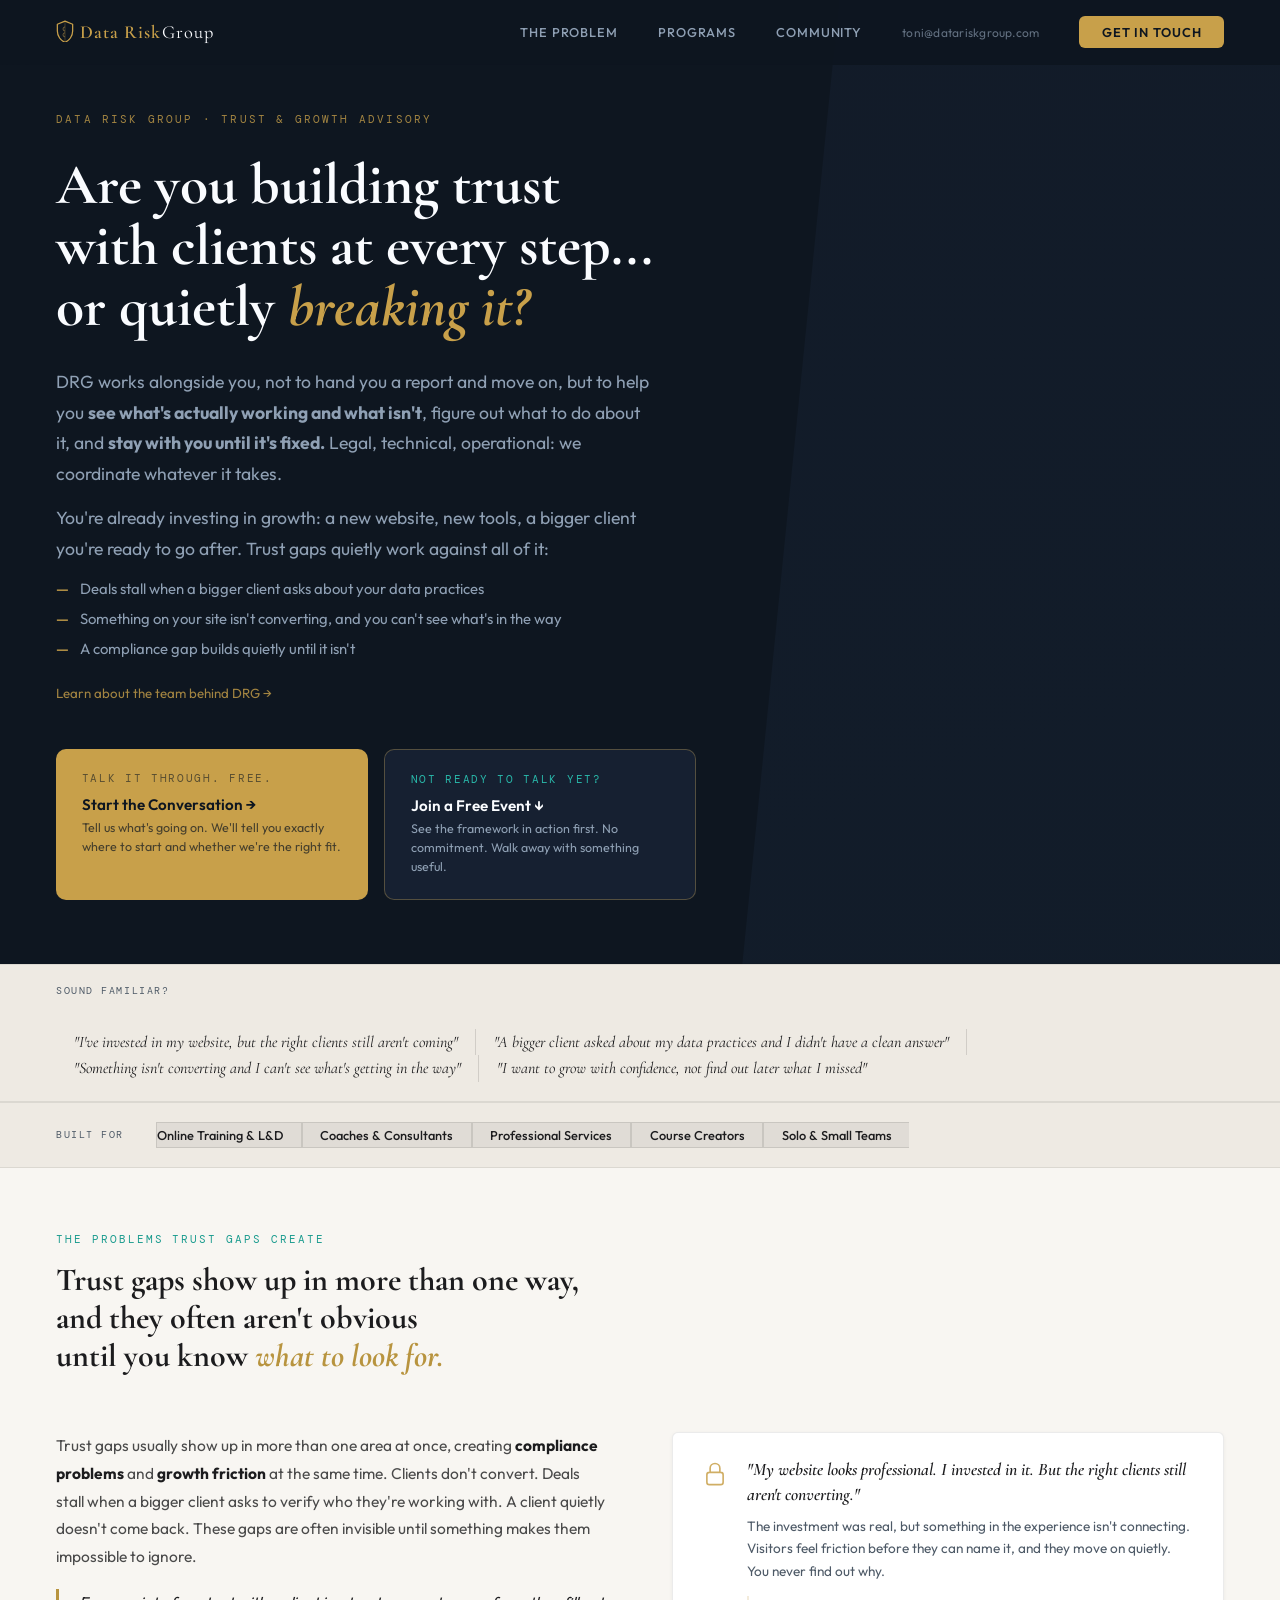
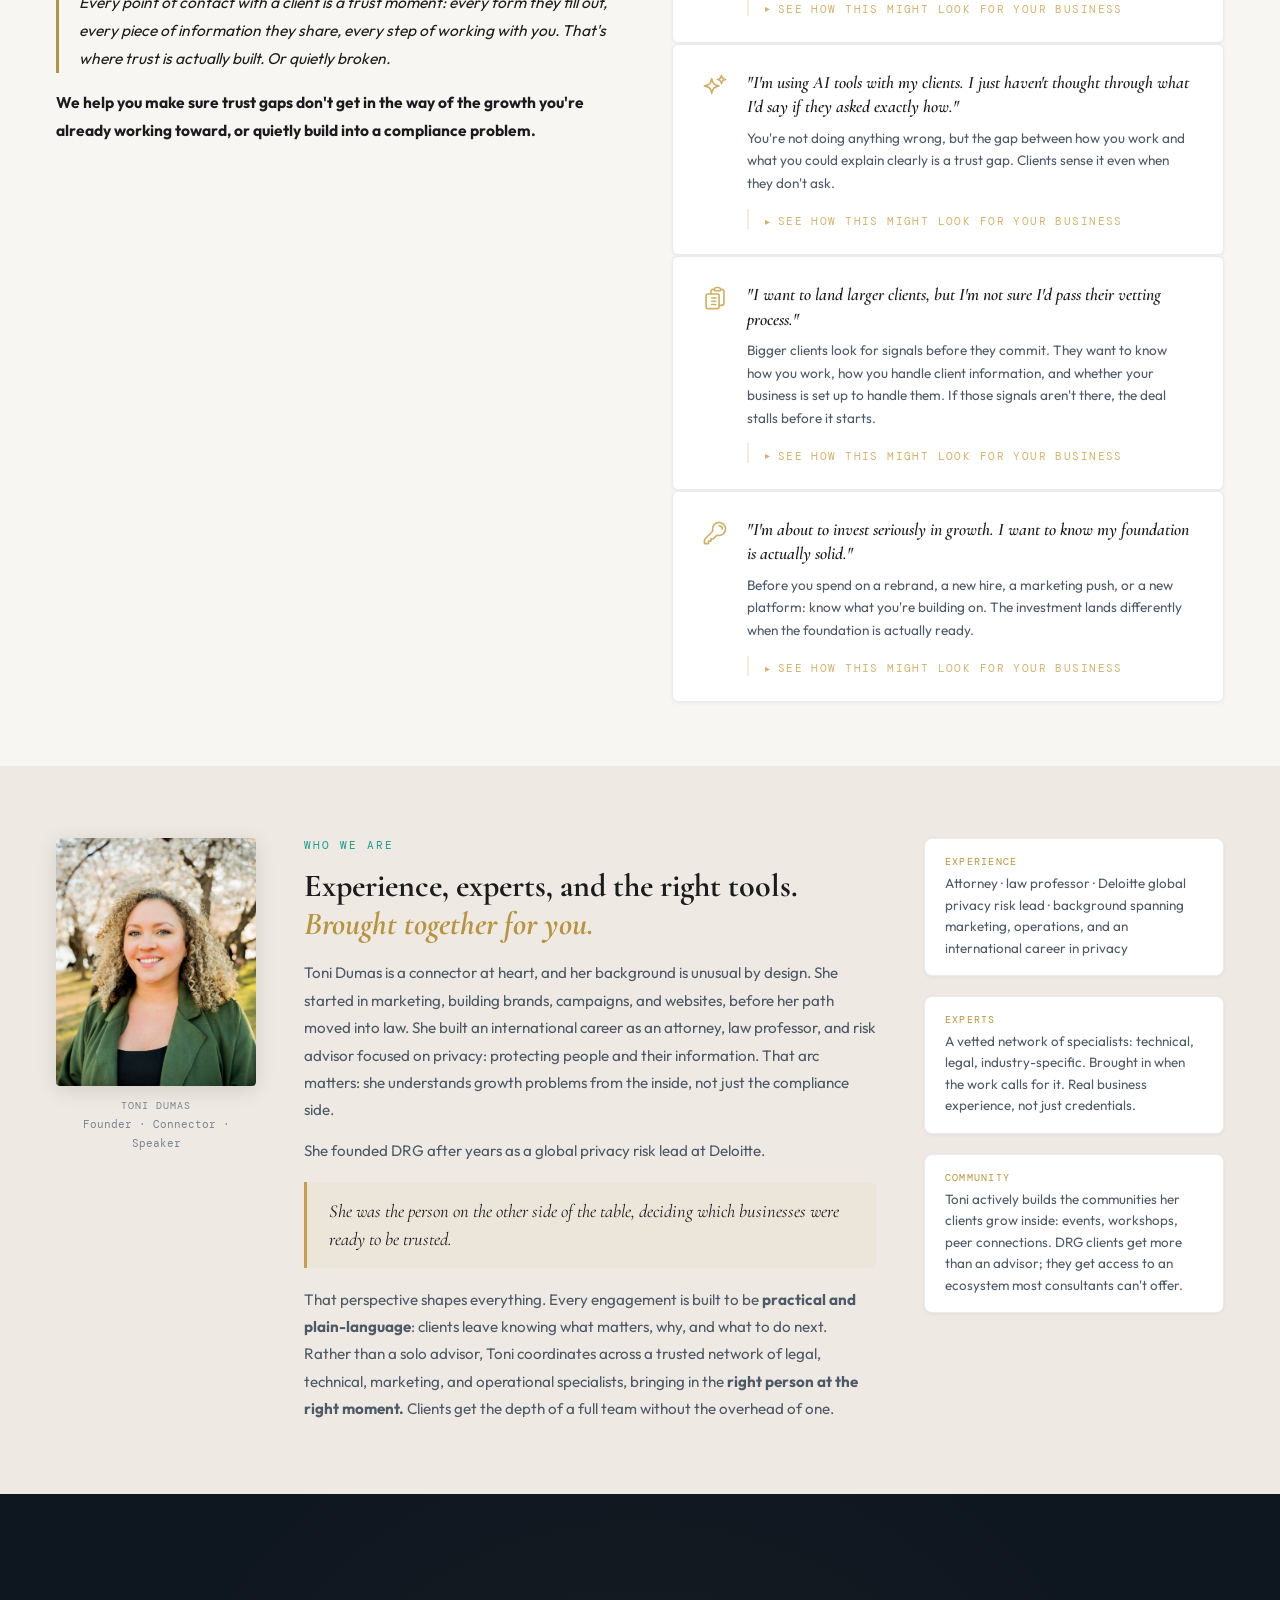
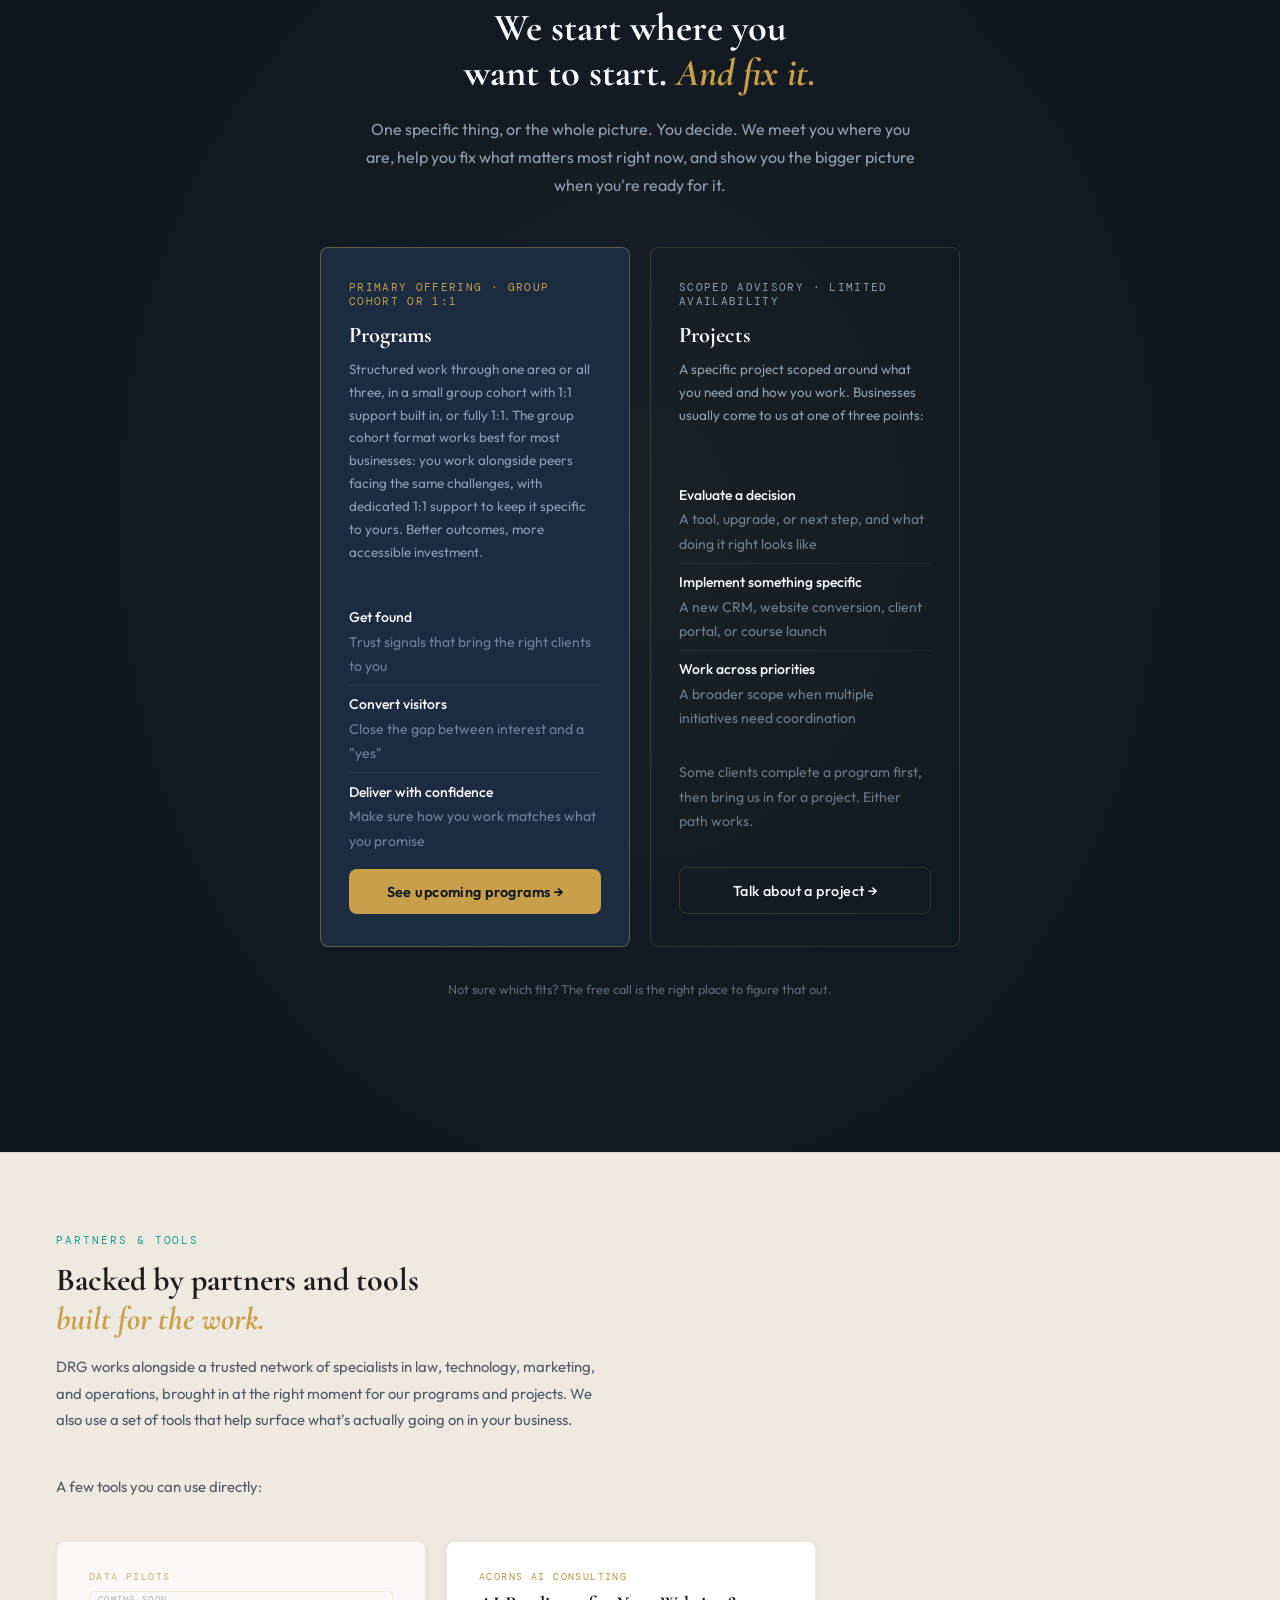
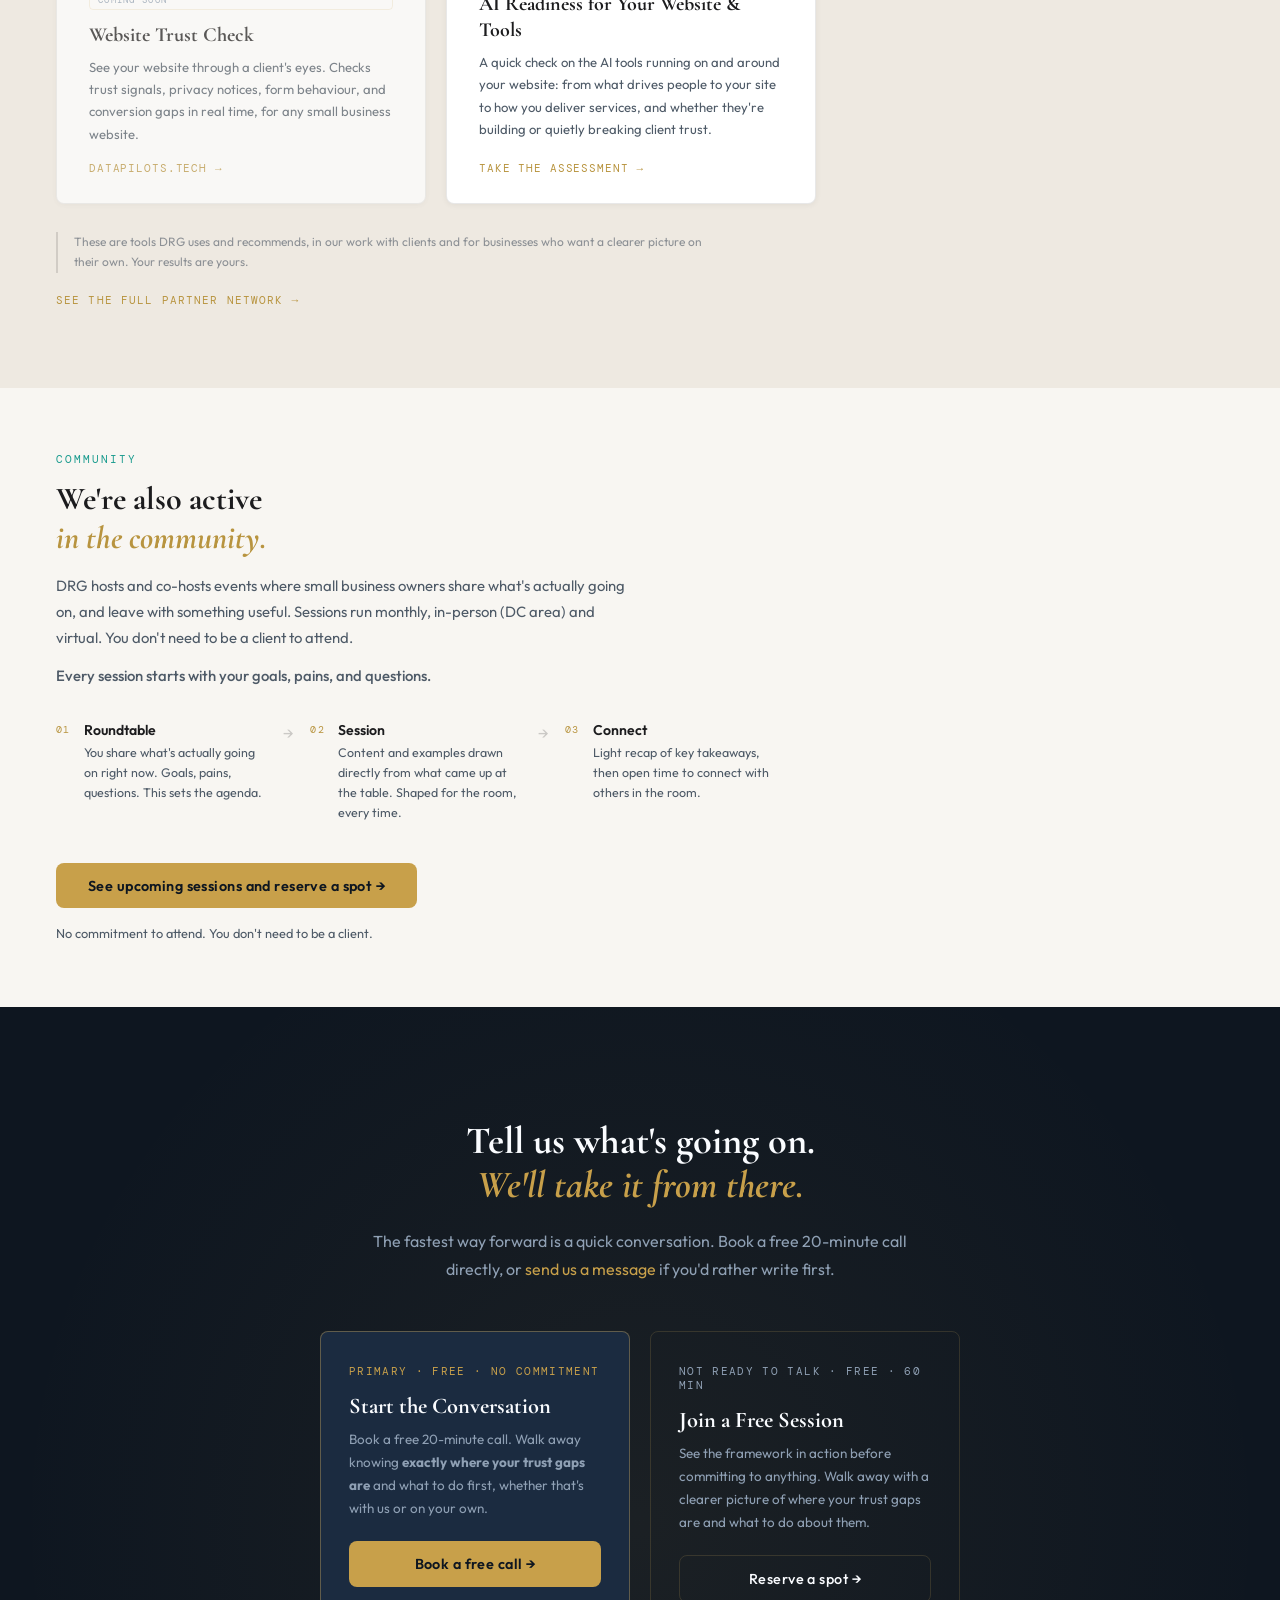
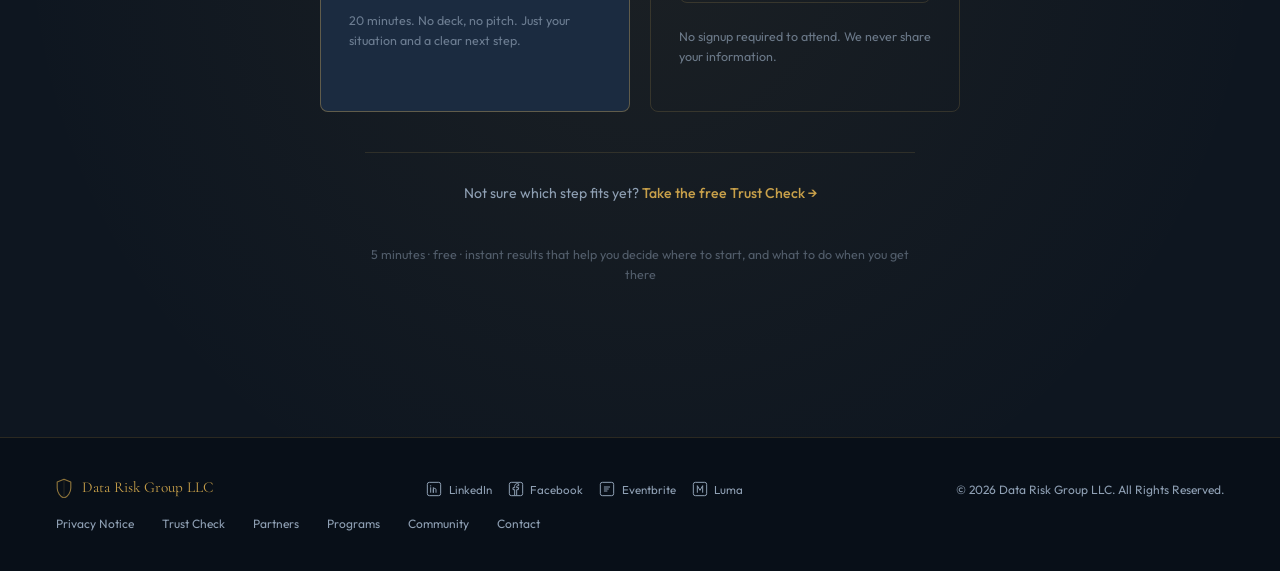
==== commit cfec0663: "Apply HCD UX principles: email in nav, bold key phrases, outcome-labeled bullets, sharper CTA copy -" ====
--- a/index.html
+++ b/index.html
@@ -49,6 +49,7 @@
     <a href="#problem">The Problem</a>
     <a href="programs.html">Programs</a>
     <a href="community.html">Community</a>
+    <a href="mailto:toni@datariskgroup.com" class="nav-email">toni@datariskgroup.com</a>
     <a href="contact.html" class="nav-cta">Get in Touch</a>
   </div>
   <button class="hamburger" id="hamburger" aria-label="Toggle navigation" aria-expanded="false">
@@ -69,7 +70,7 @@
   </h1>
 
   <p class="hero-sub">
-    DRG works alongside you, not to hand you a report and move on, but to help you <strong>see what's actually working and what isn't</strong>, figure out what to do about it, and stay with you until it's fixed. Legal, technical, operational: we coordinate whatever it takes.
+    DRG works alongside you, not to hand you a report and move on, but to help you <strong>see what's actually working and what isn't</strong>, figure out what to do about it, and <strong>stay with you until it's fixed.</strong> Legal, technical, operational: we coordinate whatever it takes.
   </p>
   <p class="hero-sub" style="margin-top:.85rem;">
     You're already investing in growth: a new website, new tools, a bigger client you're ready to go after. Trust gaps quietly work against all of it:
@@ -227,7 +228,7 @@
         She was the person on the other side of the table, deciding which businesses were ready to be trusted.
       </blockquote>
       <p style="color:var(--smoke); margin-top:.75rem; font-size:.95rem; line-height:1.8;">
-        That perspective shapes everything. Every engagement is built to be practical and plain-language: clients leave knowing what matters, why, and what to do next. Rather than a solo advisor, Toni coordinates across a trusted network of legal, technical, marketing, and operational specialists, bringing in the right person at the right moment. Clients get the depth of a full team without the overhead of one.
+        That perspective shapes everything. Every engagement is built to be <strong>practical and plain-language</strong>: clients leave knowing what matters, why, and what to do next. Rather than a solo advisor, Toni coordinates across a trusted network of legal, technical, marketing, and operational specialists, bringing in the <strong>right person at the right moment.</strong> Clients get the depth of a full team without the overhead of one.
       </p>
     </div>
     <div class="v2-about__creds">
@@ -263,10 +264,19 @@
       <div class="v2-cta-card__tag">Primary offering · Group cohort or 1:1</div>
       <h3>Programs</h3>
       <p>Structured work through one area or all three, in a small group cohort with 1:1 support built in, or fully 1:1. The group cohort format works best for most businesses: you work alongside peers facing the same challenges, with dedicated 1:1 support to keep it specific to yours. Better outcomes, more accessible investment.</p>
-      <ul style="margin-top:.85rem; padding-left:1.1rem; font-size:.875rem; color:rgba(143,160,180,.8); line-height:1.9; list-style:disc;">
-        <li>Focused on one area: getting found, converting visitors, or delivering with confidence</li>
-        <li>Full pathway: all three areas, 6 weeks</li>
-        <li>Small group cohort with 1:1 support, or fully 1:1</li>
+      <ul style="margin-top:.85rem; padding-left:0; font-size:.875rem; line-height:1.75; list-style:none;">
+        <li style="padding:.4rem 0; border-bottom:1px solid rgba(201,165,90,.1);">
+          <strong style="color:var(--white); font-weight:500; display:block;">Get found</strong>
+          <span style="color:rgba(143,160,180,.75);">Trust signals that bring the right clients to you</span>
+        </li>
+        <li style="padding:.4rem 0; border-bottom:1px solid rgba(201,165,90,.1);">
+          <strong style="color:var(--white); font-weight:500; display:block;">Convert visitors</strong>
+          <span style="color:rgba(143,160,180,.75);">Close the gap between interest and a "yes"</span>
+        </li>
+        <li style="padding:.4rem 0;">
+          <strong style="color:var(--white); font-weight:500; display:block;">Deliver with confidence</strong>
+          <span style="color:rgba(143,160,180,.75);">Make sure how you work matches what you promise</span>
+        </li>
       </ul>
       <a href="programs.html" class="btn-p" style="width:100%; justify-content:center; margin-top:auto; display:flex;">See upcoming programs →</a>
     </div>
@@ -274,10 +284,19 @@
       <div class="v2-cta-card__tag">Scoped advisory · Limited availability</div>
       <h3>Projects</h3>
       <p>A specific project scoped around what you need and how you work. Businesses usually come to us at one of three points:</p>
-      <ul style="margin-top:.75rem; padding-left:1.1rem; font-size:.875rem; color:rgba(143,160,180,.8); line-height:1.9; list-style:disc;">
-        <li>Deciding on a tool, upgrade, or next step, and what doing it right looks like</li>
-        <li>Ready to implement something specific: a new CRM, a website conversion, a client portal or course launch</li>
-        <li>A broader scope across multiple priorities or initiatives</li>
+      <ul style="margin-top:.75rem; padding-left:0; font-size:.875rem; line-height:1.75; list-style:none;">
+        <li style="padding:.4rem 0; border-bottom:1px solid rgba(201,165,90,.1);">
+          <strong style="color:var(--white); font-weight:500; display:block;">Evaluate a decision</strong>
+          <span style="color:rgba(143,160,180,.75);">A tool, upgrade, or next step, and what doing it right looks like</span>
+        </li>
+        <li style="padding:.4rem 0; border-bottom:1px solid rgba(201,165,90,.1);">
+          <strong style="color:var(--white); font-weight:500; display:block;">Implement something specific</strong>
+          <span style="color:rgba(143,160,180,.75);">A new CRM, website conversion, client portal, or course launch</span>
+        </li>
+        <li style="padding:.4rem 0;">
+          <strong style="color:var(--white); font-weight:500; display:block;">Work across priorities</strong>
+          <span style="color:rgba(143,160,180,.75);">A broader scope when multiple initiatives need coordination</span>
+        </li>
       </ul>
       <p style="margin-top:.85rem; font-size:.875rem; color:rgba(143,160,180,.7); line-height:1.75;">Some clients complete a program first, then bring us in for a project. Either path works.</p>
       <a href="contact.html" class="btn-s" style="width:100%; justify-content:center; margin-top:auto; display:flex;">Talk about a project →</a>
@@ -373,9 +392,9 @@
     <div class="v2-cta-card v2-cta-card--primary">
       <div class="v2-cta-card__tag">Primary · Free · No commitment</div>
       <h3>Start the Conversation</h3>
-      <p>Book a free 20-minute call directly. Tell us what's going on and we'll tell you whether we're the right fit and where to start.</p>
+      <p>Book a free 20-minute call. Walk away knowing <strong>exactly where your trust gaps are</strong> and what to do first, whether that's with us or on your own.</p>
       <a href="https://calendly.com/toni-datariskgroup/trust-growth-check-in" target="_blank" rel="noopener" class="btn-p" style="width:100%; justify-content:center; margin-top:auto;">Book a free call →</a>
-      <p style="font-size:.78rem; color:rgba(143,160,180,.7); margin-top:.9rem; line-height:1.6;">We respond within 1 business day. A 20-minute call. No deck, no pitch, just your situation.</p>
+      <p style="font-size:.78rem; color:rgba(143,160,180,.7); margin-top:.9rem; line-height:1.6;">20 minutes. No deck, no pitch. Just your situation and a clear next step.</p>
     </div>
     <div class="v2-cta-card v2-cta-card--ghost">
       <div class="v2-cta-card__tag">Not ready to talk · Free · 60 min</div>
--- a/css/styles.css
+++ b/css/styles.css
@@ -65,6 +65,12 @@
   padding: .5rem 1.4rem; border-radius: 6px; font-weight: 600 !important;
 }
 .nav-cta:hover { background: var(--gold-l) !important; }
+.nav-email {
+  font-size: .75rem !important; font-weight: 400 !important;
+  text-transform: none !important; letter-spacing: .02em !important;
+  color: rgba(143,160,180,.65) !important; opacity: 1;
+}
+.nav-email:hover { color: var(--gold) !important; }
 
 /* ── HAMBURGER ── */
 .hamburger {
@@ -85,9 +91,8 @@
 
 /* ── HERO ── */
 .hero {
-  min-height: 100vh;
   display: flex; flex-direction: column; justify-content: center;
-  padding: 9rem 3.5rem 5rem;
+  padding: 7rem 3.5rem 4rem;
   position: relative; overflow: hidden;
 }
 .hero::before {
@@ -111,7 +116,7 @@
 
 .hero h1 {
   font-family: 'Cormorant Garamond', serif;
-  font-size: clamp(2.8rem, 5.5vw, 5.2rem);
+  font-size: clamp(2.4rem, 4.5vw, 4.4rem);
   font-weight: 700; line-height: 1.06;
   max-width: 780px;
   opacity: 0; animation: up .8s ease forwards .3s;
@@ -184,7 +189,7 @@
 .recog-item::before { content: '✓'; color: var(--teal); font-size: .7rem; font-weight: 700; }
 
 /* ── SECTION SHARED ── */
-section { padding: 6rem 3.5rem; }
+section { padding: 4rem 3.5rem; }
 .lbl {
   font-family: 'DM Mono', monospace; font-size: .68rem;
   color: var(--teal); letter-spacing: .18em; text-transform: uppercase;
@@ -192,8 +197,8 @@
 }
 .sh {
   font-family: 'Cormorant Garamond', serif;
-  font-size: clamp(1.9rem, 3.5vw, 3rem);
-  font-weight: 700; line-height: 1.18; max-width: 700px;
+  font-size: clamp(1.65rem, 2.5vw, 2.4rem);
+  font-weight: 700; line-height: 1.2; max-width: 700px;
 }
 .sh em { font-style: italic; color: var(--gold); }
 
@@ -214,7 +219,7 @@
   display: grid; grid-template-columns: 1fr 1fr;
   gap: 4rem; align-items: start; margin-top: 2.5rem;
 }
-.prob-intro { font-size: 1.05rem; color: var(--smoke); line-height: 1.8; margin-top: 1.5rem; }
+.prob-intro { font-size: .97rem; color: var(--smoke); line-height: 1.8; margin-top: 1rem; }
 .prob-intro strong { color: var(--white); }
 
 .pain-list { display: flex; flex-direction: column; gap: 1px; margin-top: 1rem; }
@@ -333,7 +338,7 @@
 .cta > * { position: relative; }
 .cta h2 {
   font-family: 'Cormorant Garamond', serif;
-  font-size: clamp(2.2rem, 4vw, 3.6rem);
+  font-size: clamp(1.9rem, 3vw, 2.8rem);
   font-weight: 700; line-height: 1.15;
   max-width: 720px; margin-bottom: 1.25rem;
 }
--- a/css/v2.css
+++ b/css/v2.css
@@ -302,7 +302,7 @@
 /* ── CREDIBILITY / ABOUT ── */
 .v2-about {
   background: var(--deep);
-  padding: 6rem 3.5rem;
+  padding: 4rem 3.5rem;
 }
 .v2-about__inner {
   display: grid;
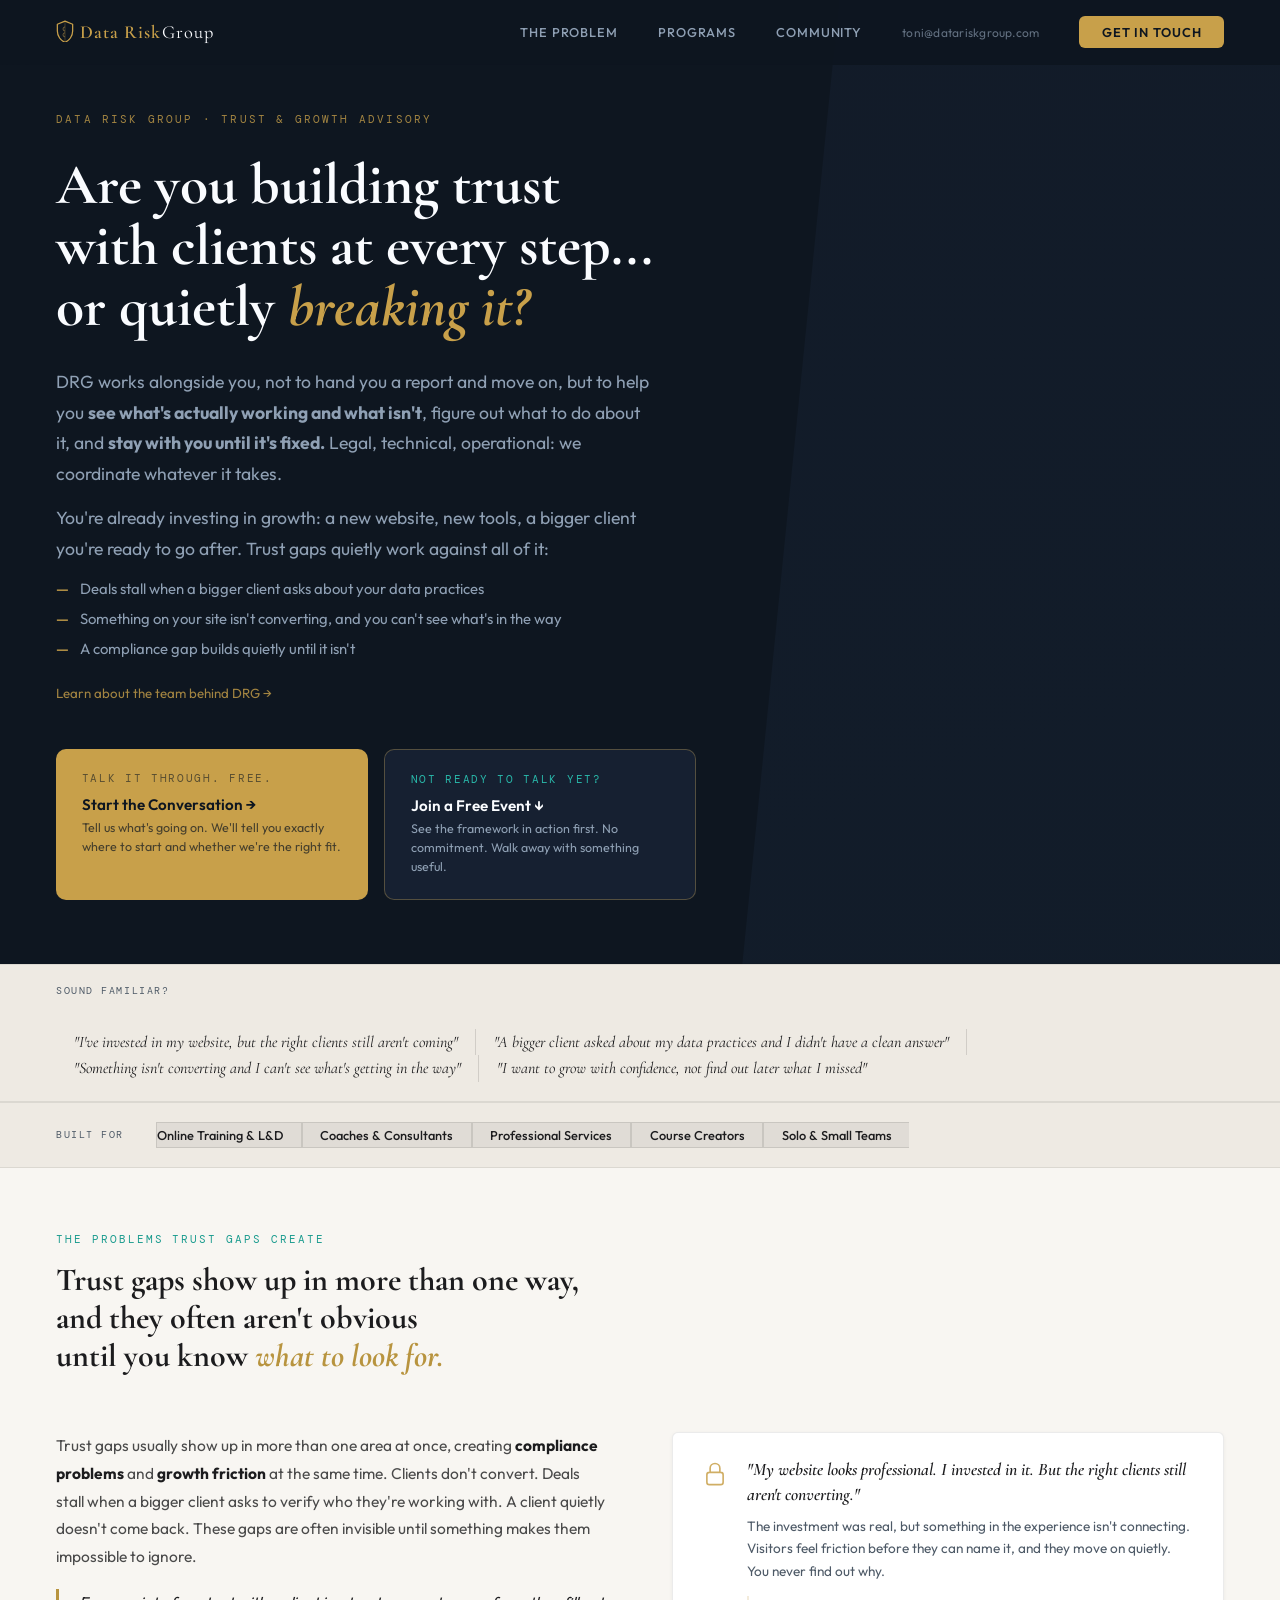
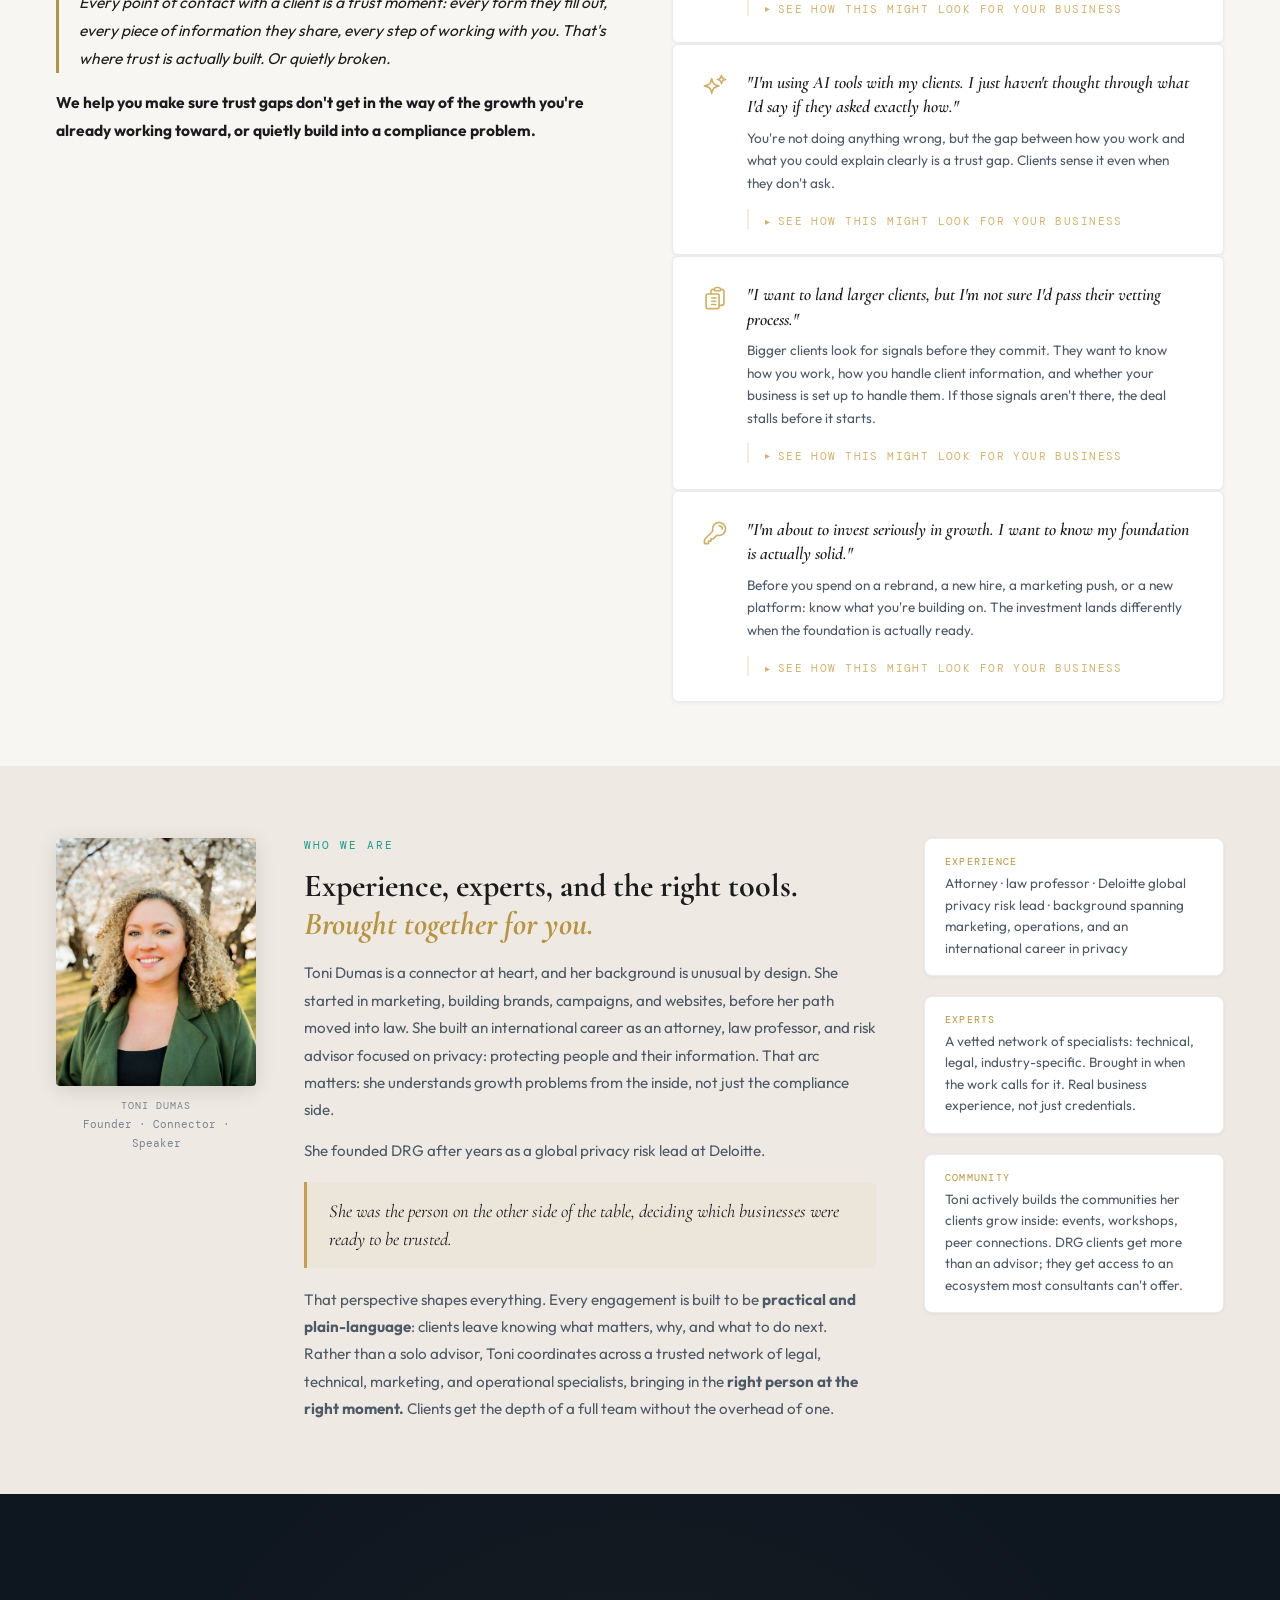
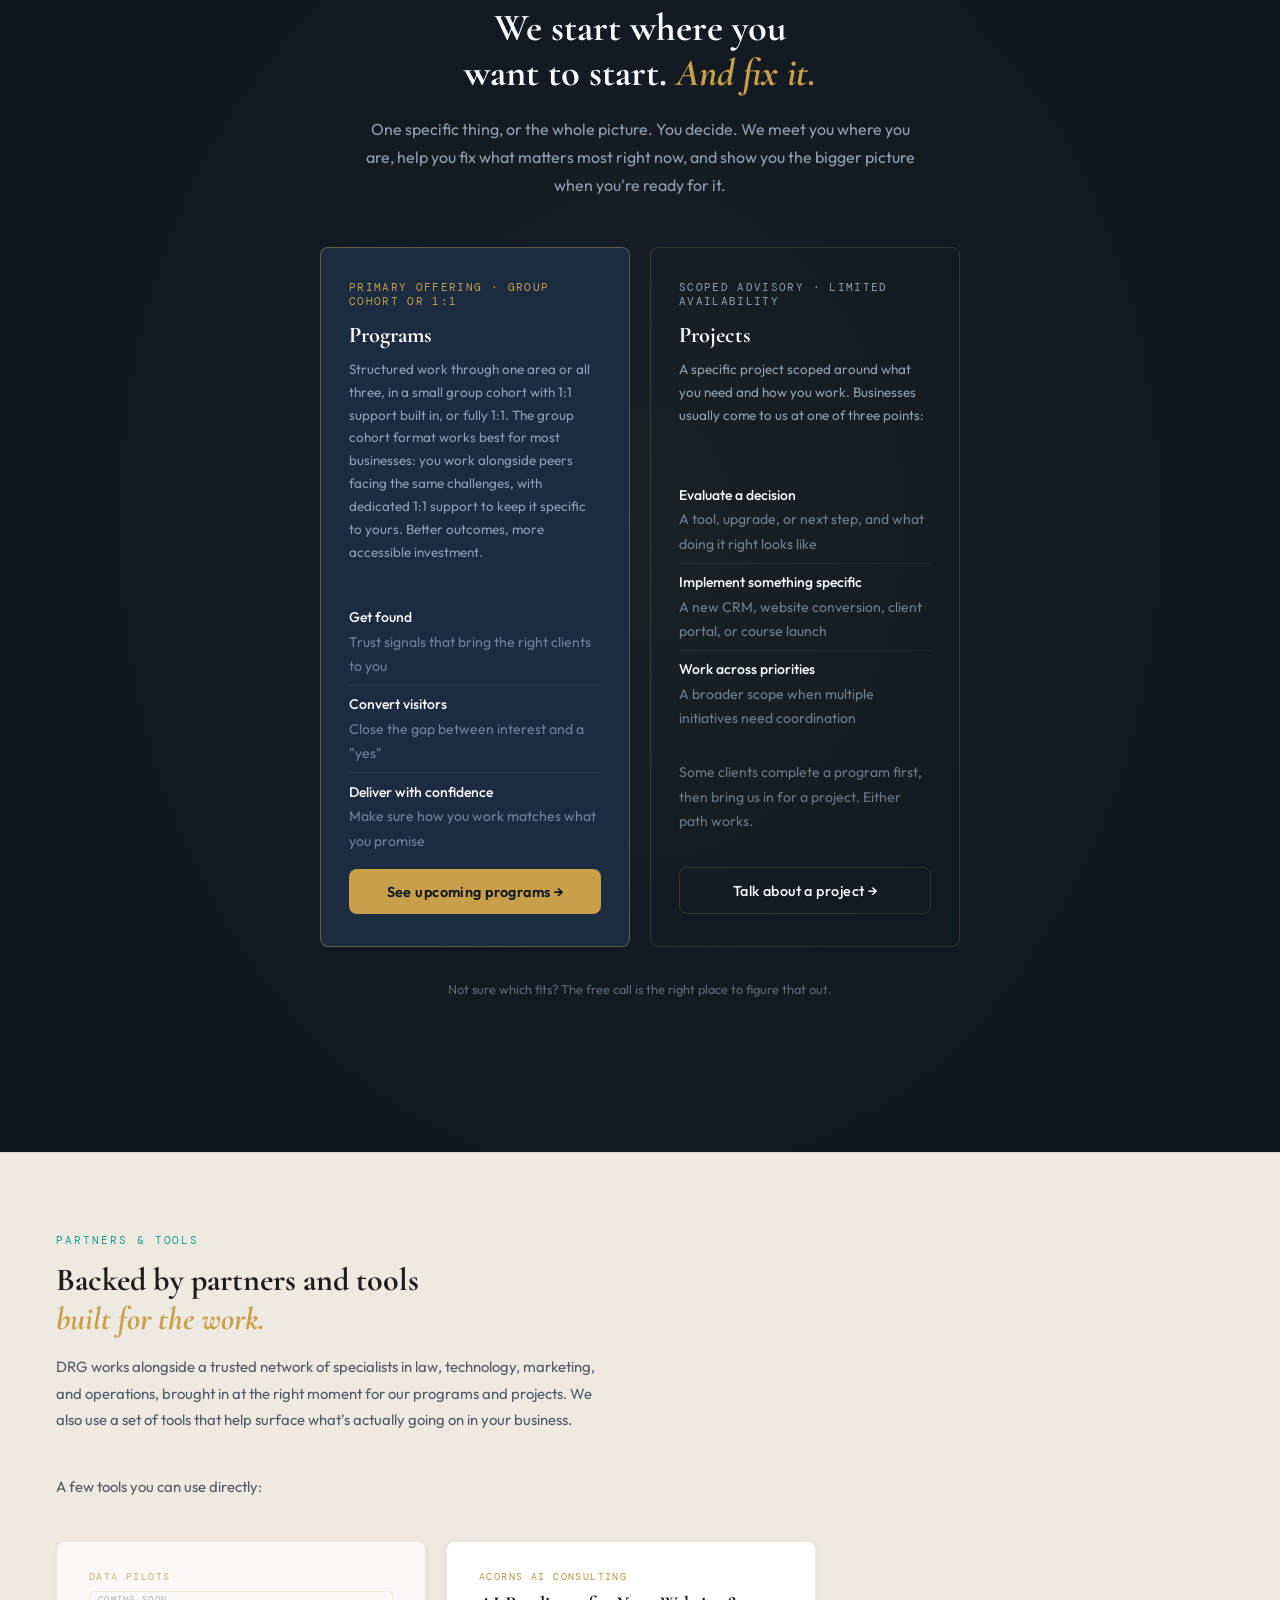
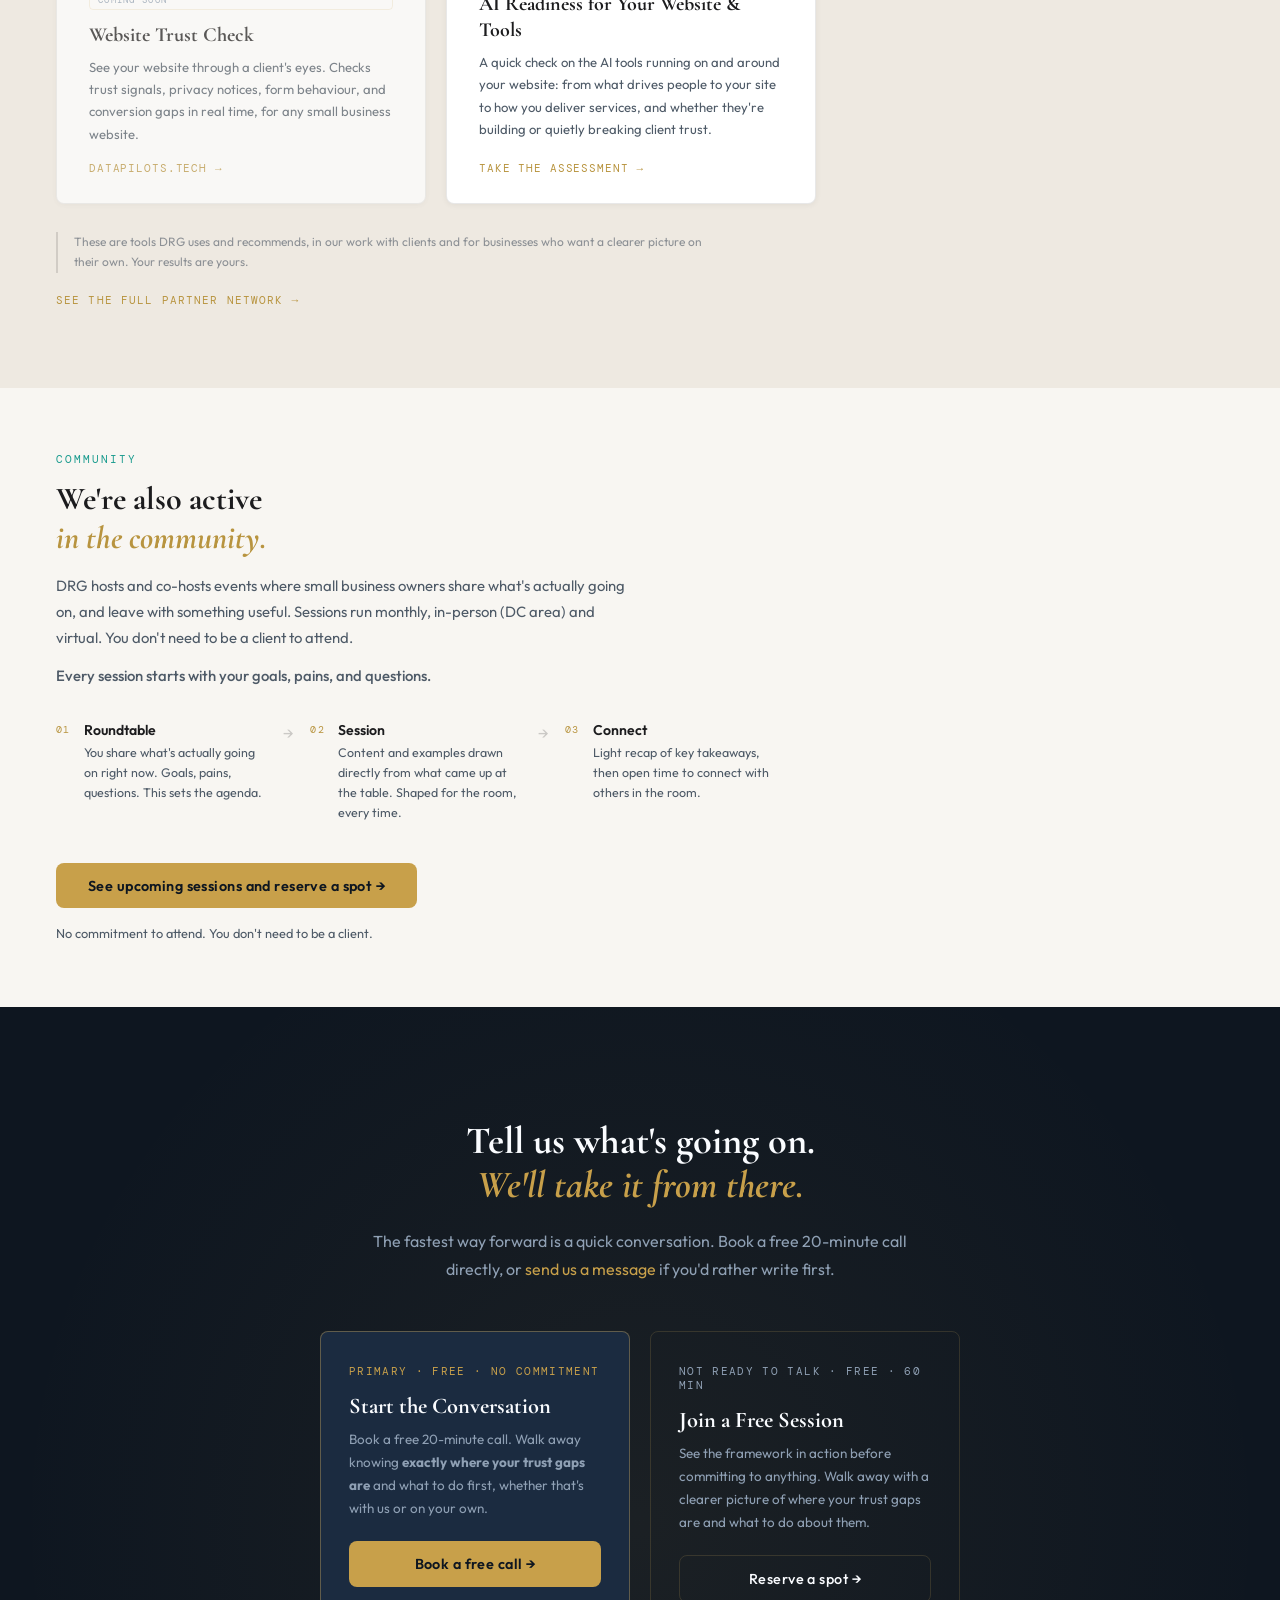
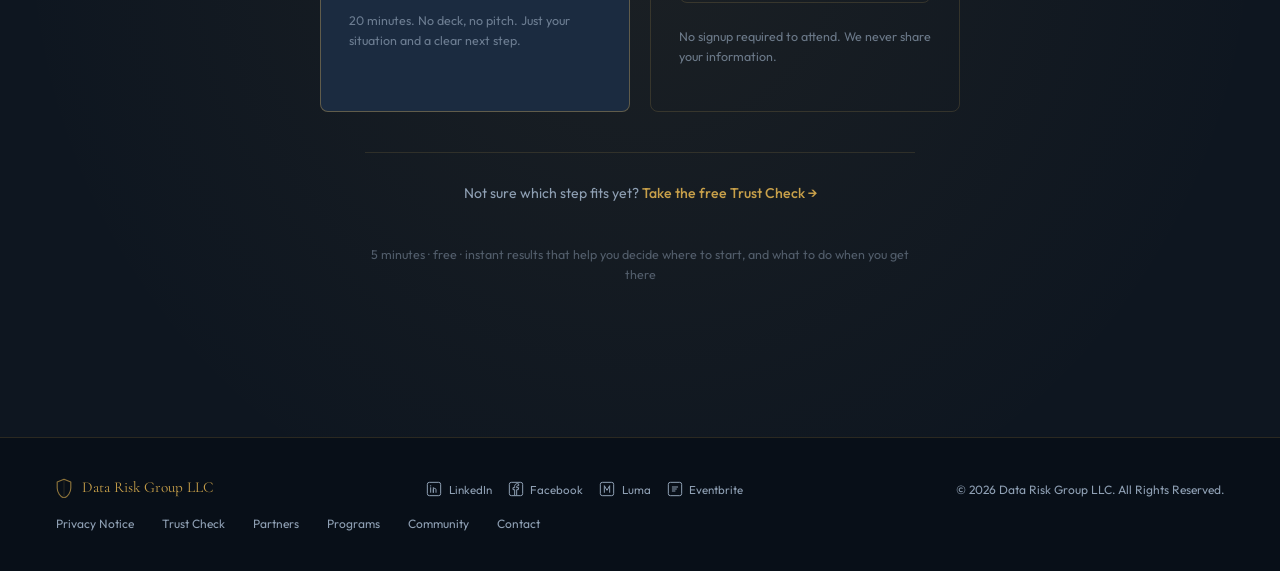
==== commit abe7771b: "Reorder footer social links: Luma before Eventbrite across all pages Co-Authored-By: Claude Sonnet 4" ====
--- a/index.html
+++ b/index.html
@@ -439,19 +439,19 @@
       </svg>
       Facebook
     </a>
+    <a href="https://luma.com/cultivating-connections-DRG" target="_blank" rel="noopener" class="f-social__link" aria-label="Luma" data-social="luma">
+      <svg width="16" height="16" viewBox="0 0 24 24" fill="none" xmlns="http://www.w3.org/2000/svg" aria-hidden="true">
+        <rect x="2" y="2" width="20" height="20" rx="3" stroke="currentColor" stroke-width="1.5"/>
+        <path d="M8 17V7l4 7 4-7v10" stroke="currentColor" stroke-width="1.5" stroke-linecap="round" stroke-linejoin="round"/>
+      </svg>
+      Luma
+    </a>
     <a href="https://www.eventbrite.com/o/antonia-toni-dumas-121160723458" target="_blank" rel="noopener" class="f-social__link" aria-label="Eventbrite" data-social="eventbrite">
       <svg width="16" height="16" viewBox="0 0 24 24" fill="none" xmlns="http://www.w3.org/2000/svg" aria-hidden="true">
         <rect x="2" y="2" width="20" height="20" rx="3" stroke="currentColor" stroke-width="1.5"/>
         <path d="M8 12h6M8 9h8M8 15h4" stroke="currentColor" stroke-width="1.5" stroke-linecap="round"/>
       </svg>
       Eventbrite
-    </a>
-    <a href="https://luma.com/cultivating-connections-DRG" target="_blank" rel="noopener" class="f-social__link" aria-label="Luma" data-social="luma">
-      <svg width="16" height="16" viewBox="0 0 24 24" fill="none" xmlns="http://www.w3.org/2000/svg" aria-hidden="true">
-        <rect x="2" y="2" width="20" height="20" rx="3" stroke="currentColor" stroke-width="1.5"/>
-        <path d="M8 17V7l4 7 4-7v10" stroke="currentColor" stroke-width="1.5" stroke-linecap="round" stroke-linejoin="round"/>
-      </svg>
-      Luma
     </a>
   </div>
   <div class="f-copy">© 2026 Data Risk Group LLC. All Rights Reserved.</div>
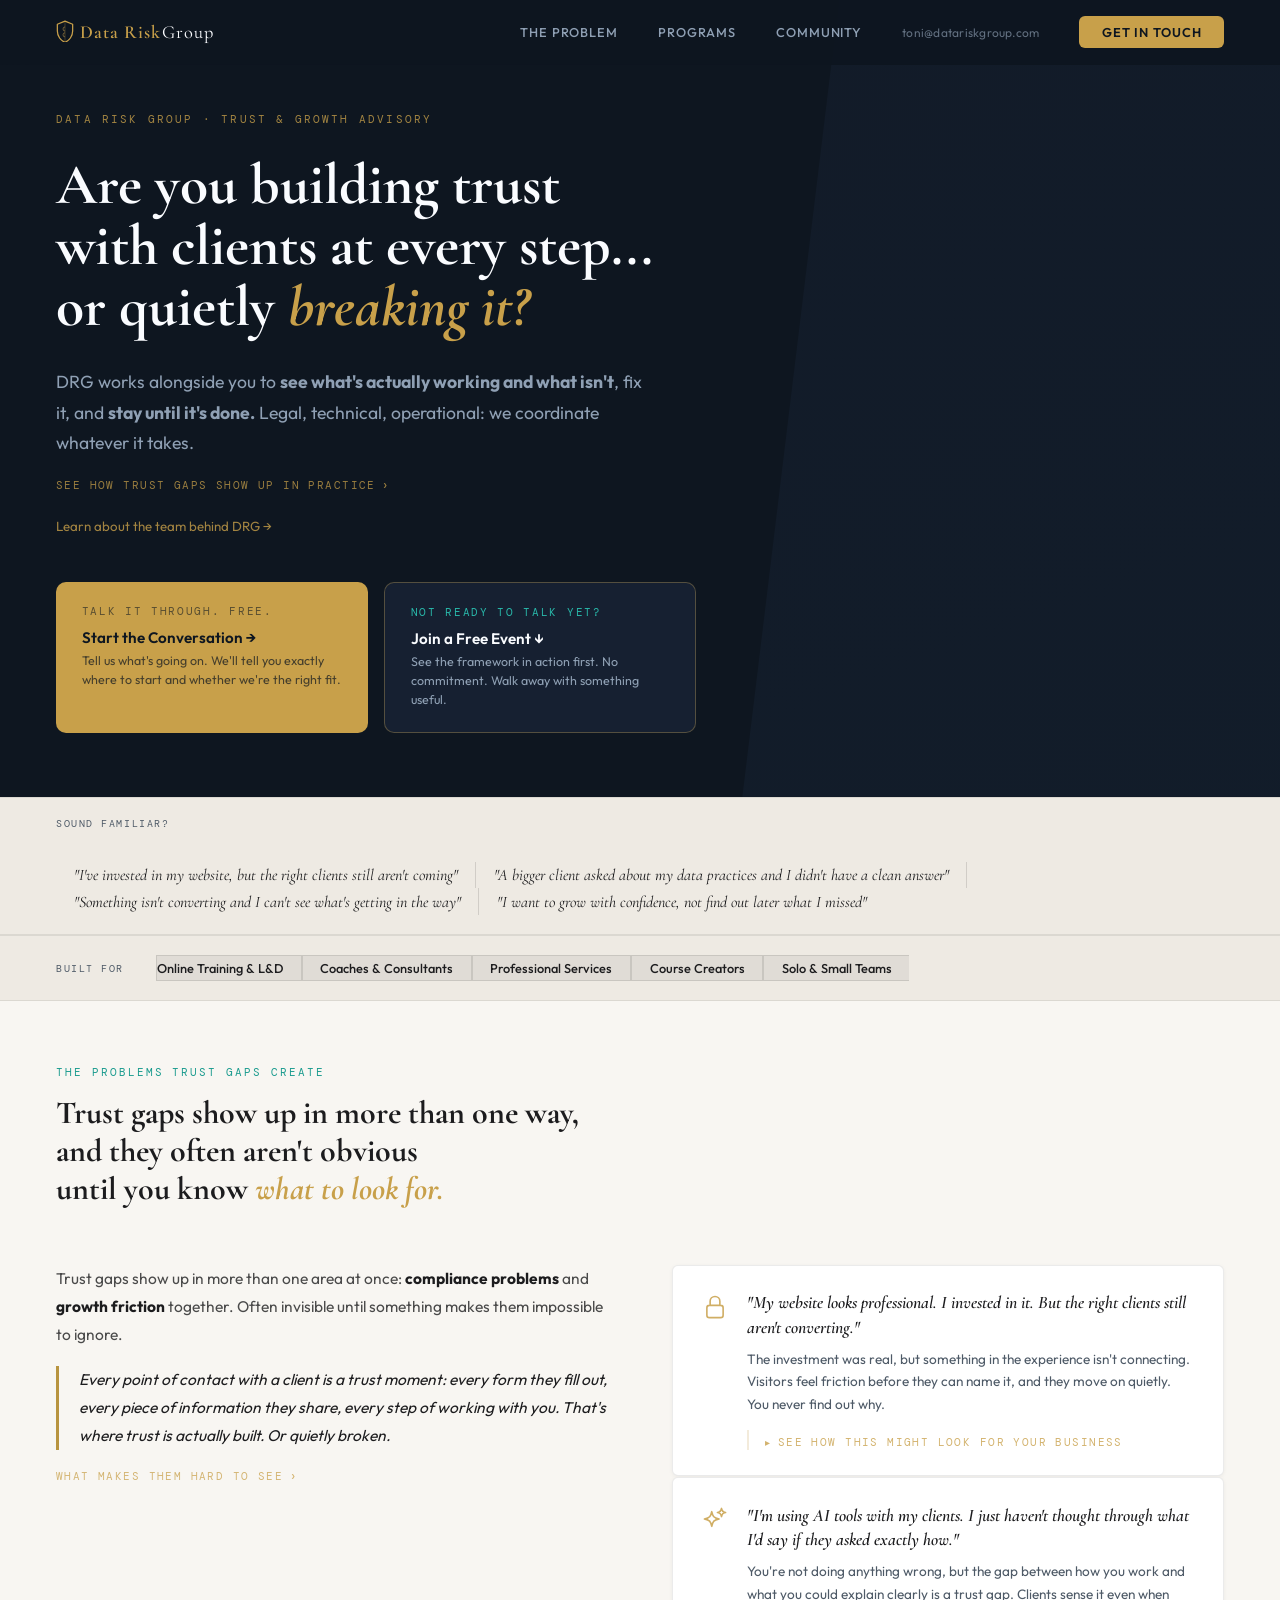
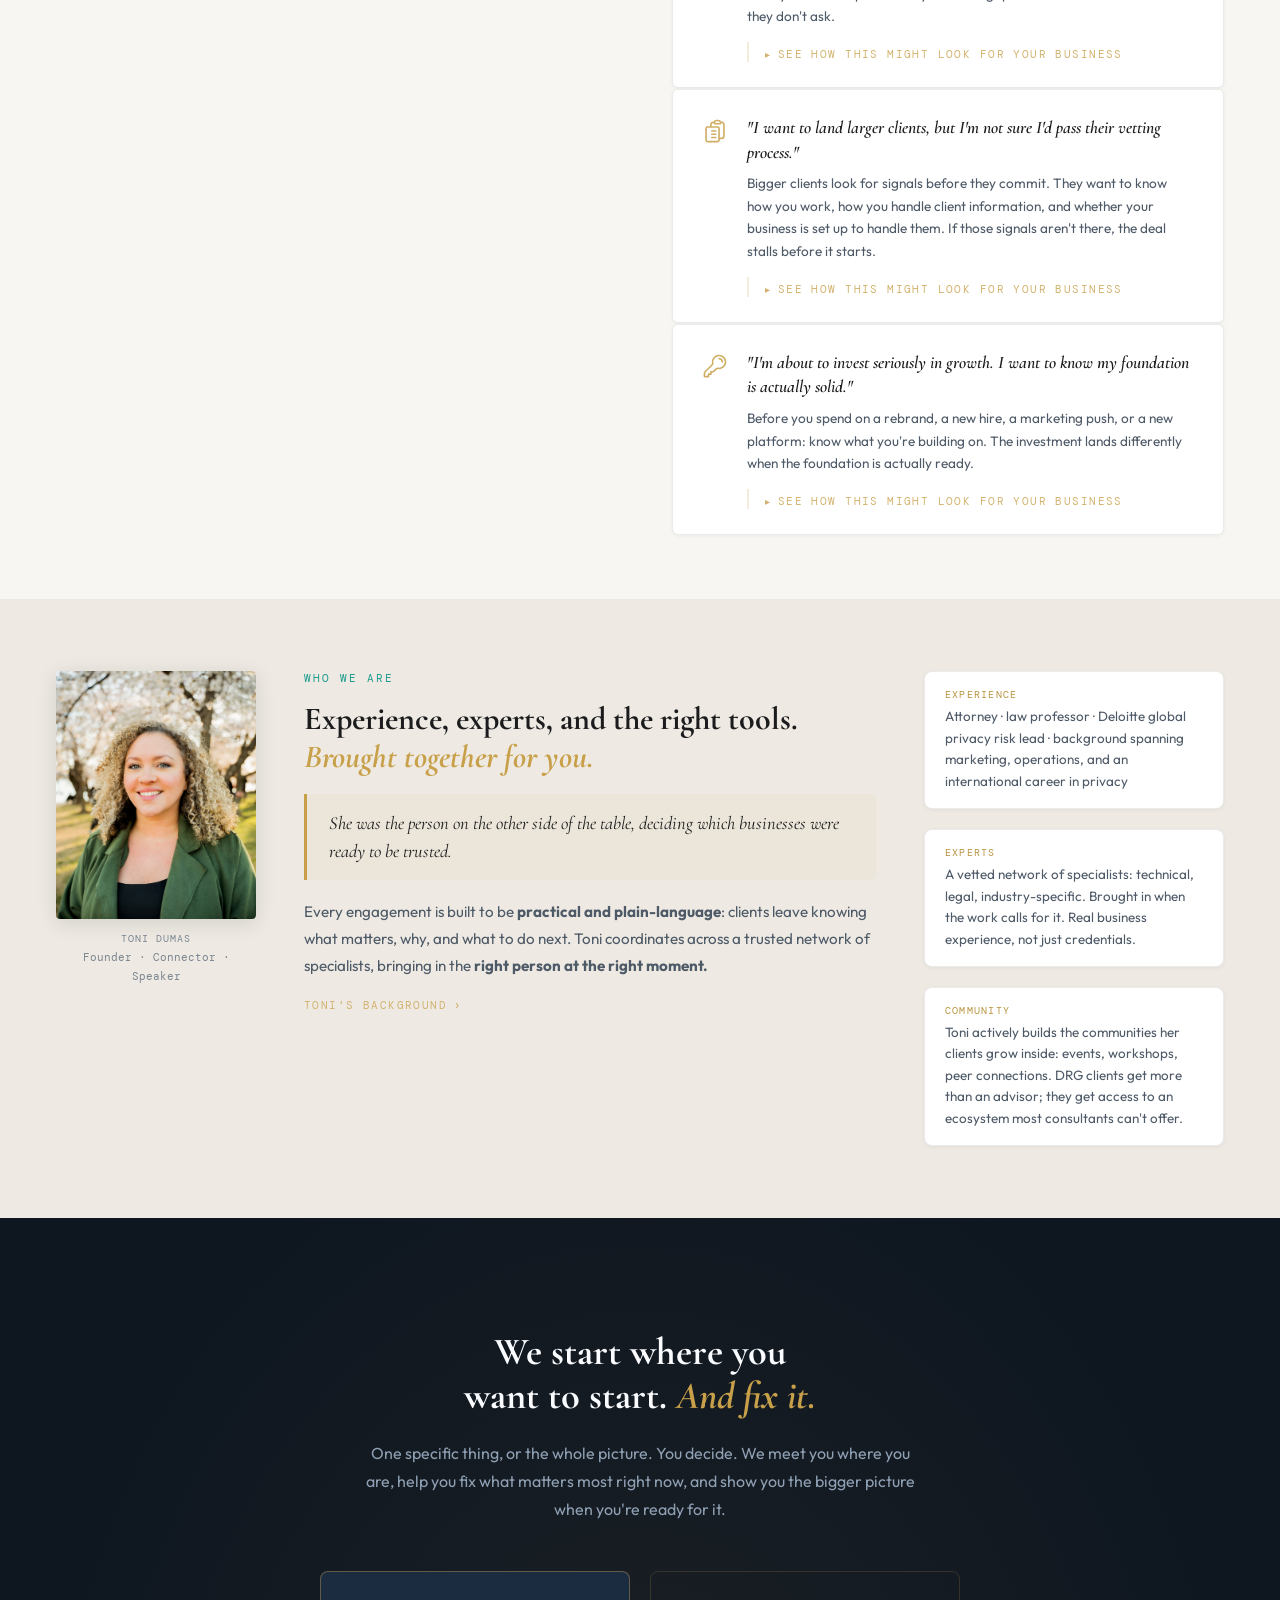
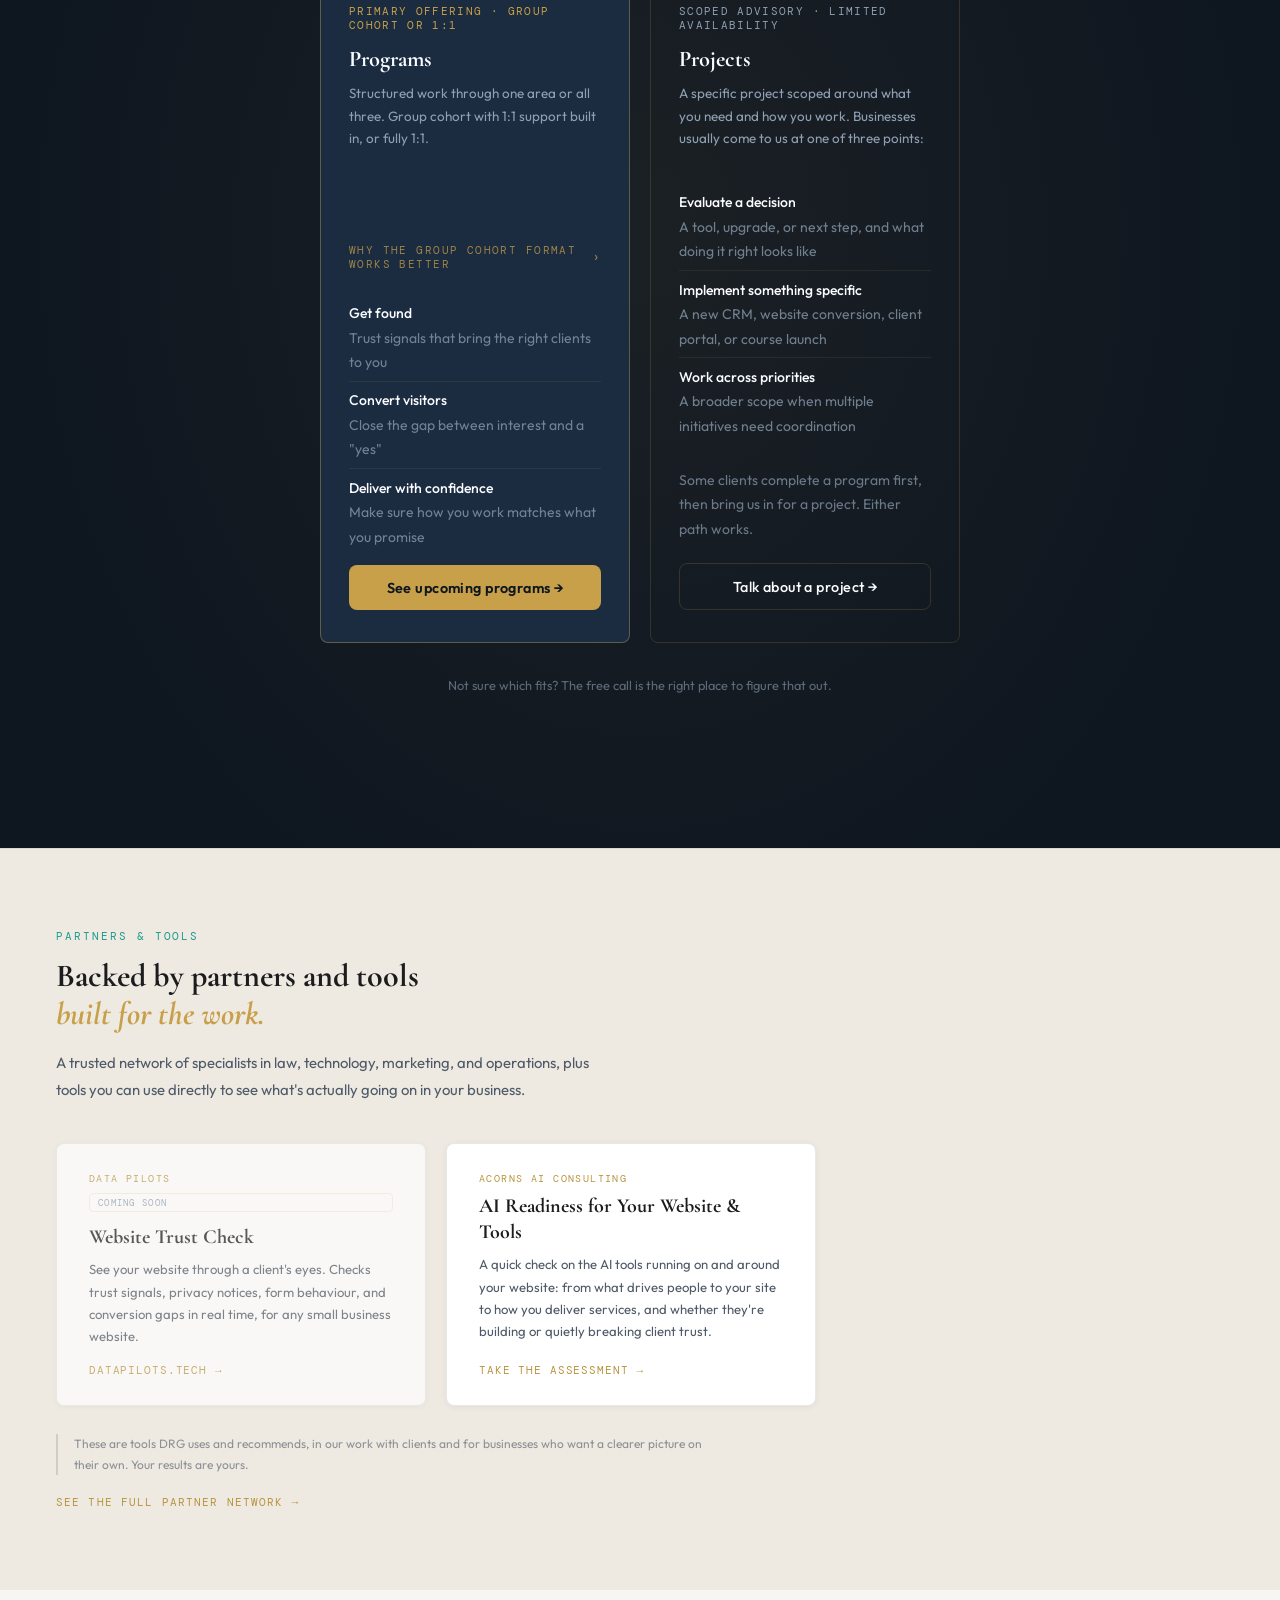
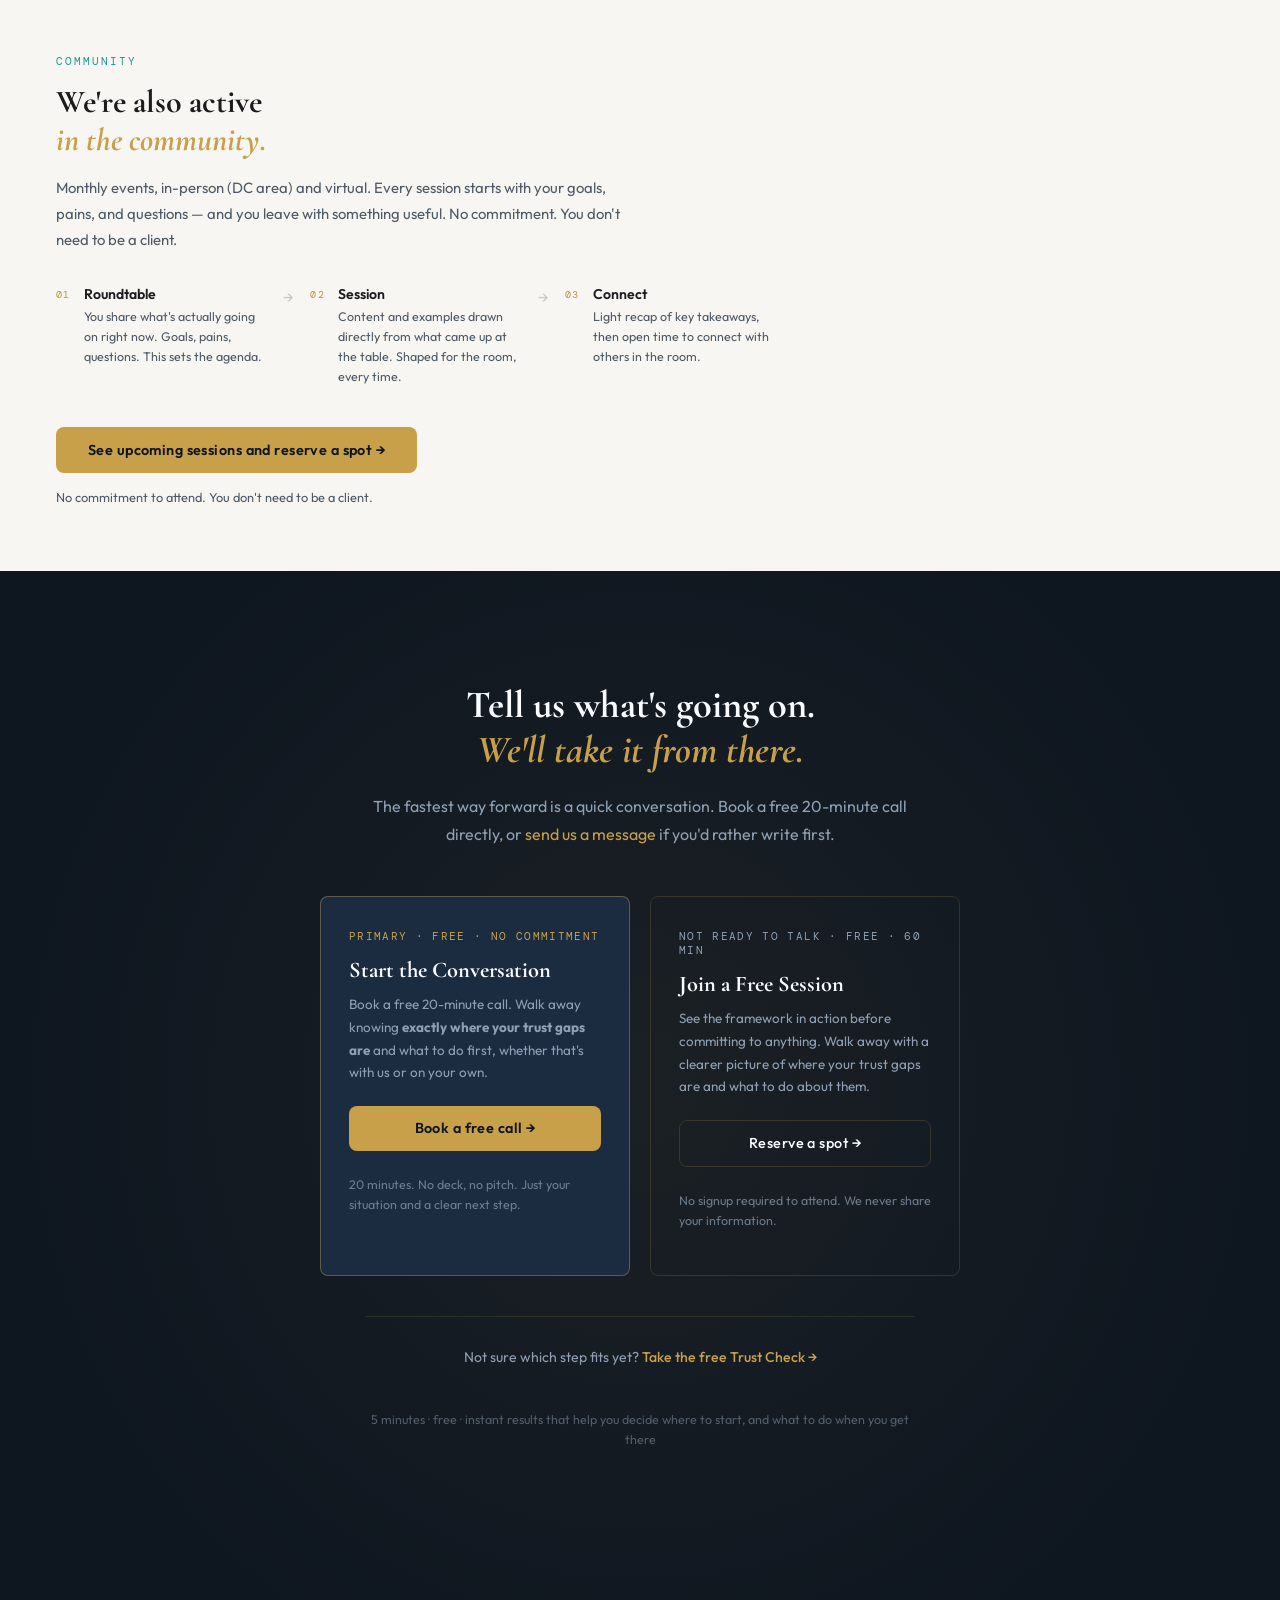
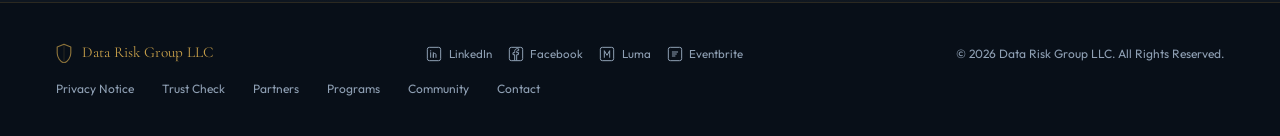
==== commit dc4d1818: "Homepage: shorter copy, gold headline emphasis, Show More expands - Add .show-more CSS class (styled" ====
--- a/index.html
+++ b/index.html
@@ -66,20 +66,23 @@
   <h1>
     Are you building trust<br>
     with clients at every step...<br>
-    or quietly <em>breaking it?</em>
+    or quietly <em style="color:var(--gold);">breaking it?</em>
   </h1>
 
   <p class="hero-sub">
-    DRG works alongside you, not to hand you a report and move on, but to help you <strong>see what's actually working and what isn't</strong>, figure out what to do about it, and <strong>stay with you until it's fixed.</strong> Legal, technical, operational: we coordinate whatever it takes.
+    DRG works alongside you to <strong>see what's actually working and what isn't</strong>, fix it, and <strong>stay until it's done.</strong> Legal, technical, operational: we coordinate whatever it takes.
   </p>
-  <p class="hero-sub" style="margin-top:.85rem;">
-    You're already investing in growth: a new website, new tools, a bigger client you're ready to go after. Trust gaps quietly work against all of it:
-  </p>
-  <ul class="hero-problems">
-    <li>Deals stall when a bigger client asks about your data practices</li>
-    <li>Something on your site isn't converting, and you can't see what's in the way</li>
-    <li>A compliance gap builds quietly until it isn't</li>
-  </ul>
+  <details class="show-more" style="margin-top:.85rem;">
+    <summary>See how trust gaps show up in practice</summary>
+    <div class="show-more__body">
+      <p>You're already investing in growth: a new website, new tools, a bigger client you're ready to go after. Trust gaps quietly work against all of it:</p>
+      <ul class="hero-problems" style="margin-top:.65rem; padding-left:1.1rem;">
+        <li>Deals stall when a bigger client asks about your data practices</li>
+        <li>Something on your site isn't converting, and you can't see what's in the way</li>
+        <li>A compliance gap builds quietly until it isn't</li>
+      </ul>
+    </div>
+  </details>
 
   <p style="margin-top:1.5rem; font-size:.83rem;">
     <a href="#about" style="color:var(--gold); text-decoration:none; opacity:.8;">Learn about the team behind DRG →</a>
@@ -129,19 +132,23 @@
 <!-- PROBLEM -->
 <section class="problem v2-problem reveal" id="problem" aria-labelledby="problem-heading">
   <div class="lbl">The problems trust gaps create</div>
-  <h2 class="sh" id="problem-heading">Trust gaps show up in more than one way,<br>and they often aren't obvious<br>until you know <em>what to look for.</em></h2>
+  <h2 class="sh" id="problem-heading">Trust gaps show up in more than one way,<br>and they often aren't obvious<br>until you know <em style="color:var(--gold);">what to look for.</em></h2>
 
   <div class="prob-grid">
     <div>
       <p class="prob-intro">
-        Trust gaps usually show up in more than one area at once, creating <strong>compliance problems</strong> and <strong>growth friction</strong> at the same time. Clients don't convert. Deals stall when a bigger client asks to verify who they're working with. A client quietly doesn't come back. These gaps are often invisible until something makes them impossible to ignore.
+        Trust gaps show up in more than one area at once: <strong>compliance problems</strong> and <strong>growth friction</strong> together. Often invisible until something makes them impossible to ignore.
       </p>
       <p class="prob-intro" style="margin-top:1.1rem; font-style:italic; border-left: 3px solid var(--gold); padding-left:1.25rem; color:var(--white);">
         Every point of contact with a client is a trust moment: every form they fill out, every piece of information they share, every step of working with you. That's where trust is actually built. Or quietly broken.
       </p>
-      <p class="prob-intro" style="margin-top:1rem;">
-        <strong>We help you make sure trust gaps don't get in the way of the growth you're already working toward, or quietly build into a compliance problem.</strong>
-      </p>
+      <details class="show-more" style="margin-top:.85rem;">
+        <summary>What makes them hard to see</summary>
+        <div class="show-more__body">
+          <p>Clients don't convert. Deals stall when a bigger client asks to verify who they're working with. A client quietly doesn't come back. These patterns all have the same root, but they look like different problems until you see the common thread.</p>
+          <p><strong>We help you make sure trust gaps don't get in the way of the growth you're already working toward, or quietly build into a compliance problem.</strong></p>
+        </div>
+      </details>
     </div>
 
     <div class="pain-list">
@@ -217,19 +224,20 @@
     </div>
     <div class="v2-about__text">
       <div class="lbl">Who We Are</div>
-      <h2 class="sh" id="about-heading">Experience, experts, and the right tools.<br><em>Brought together for you.</em></h2>
-      <p style="color:var(--smoke); margin-top:1rem; font-size:.95rem; line-height:1.8;">
-        Toni Dumas is a connector at heart, and her background is unusual by design. She started in marketing, building brands, campaigns, and websites, before her path moved into law. She built an international career as an attorney, law professor, and risk advisor focused on privacy: protecting people and their information. That arc matters: she understands growth problems from the inside, not just the compliance side.
-      </p>
-      <p style="color:var(--smoke); margin-top:.85rem; font-size:.95rem; line-height:1.8;">
-        She founded DRG after years as a global privacy risk lead at Deloitte.
-      </p>
+      <h2 class="sh" id="about-heading">Experience, experts, and the right tools.<br><em style="color:var(--gold);">Brought together for you.</em></h2>
       <blockquote class="about-callout">
         She was the person on the other side of the table, deciding which businesses were ready to be trusted.
       </blockquote>
       <p style="color:var(--smoke); margin-top:.75rem; font-size:.95rem; line-height:1.8;">
-        That perspective shapes everything. Every engagement is built to be <strong>practical and plain-language</strong>: clients leave knowing what matters, why, and what to do next. Rather than a solo advisor, Toni coordinates across a trusted network of legal, technical, marketing, and operational specialists, bringing in the <strong>right person at the right moment.</strong> Clients get the depth of a full team without the overhead of one.
+        Every engagement is built to be <strong>practical and plain-language</strong>: clients leave knowing what matters, why, and what to do next. Toni coordinates across a trusted network of specialists, bringing in the <strong>right person at the right moment.</strong>
       </p>
+      <details class="show-more" style="margin-top:.85rem;">
+        <summary>Toni's background</summary>
+        <div class="show-more__body">
+          <p>Toni Dumas started in marketing, building brands, campaigns, and websites, before moving into law. She built an international career as an attorney, law professor, and risk advisor focused on privacy: protecting people and their information.</p>
+          <p>She founded DRG after years as a global privacy risk lead at Deloitte. That arc matters: she understands growth problems from the inside, not just the compliance side.</p>
+        </div>
+      </details>
     </div>
     <div class="v2-about__creds">
       <div class="v2-about__facts">
@@ -253,7 +261,7 @@
 <!-- HOW WE WORK TOGETHER -->
 <section class="cta reveal" id="programs" aria-labelledby="programs-heading">
   <h2 id="programs-heading">
-    We start where you<br>want to start. <em>And fix it.</em>
+    We start where you<br>want to start. <em style="color:var(--gold);">And fix it.</em>
   </h2>
   <p>
     One specific thing, or the whole picture. You decide. We meet you where you are, help you fix what matters most right now, and show you the bigger picture when you're ready for it.
@@ -263,7 +271,13 @@
     <div class="v2-cta-card v2-cta-card--primary">
       <div class="v2-cta-card__tag">Primary offering · Group cohort or 1:1</div>
       <h3>Programs</h3>
-      <p>Structured work through one area or all three, in a small group cohort with 1:1 support built in, or fully 1:1. The group cohort format works best for most businesses: you work alongside peers facing the same challenges, with dedicated 1:1 support to keep it specific to yours. Better outcomes, more accessible investment.</p>
+      <p>Structured work through one area or all three. Group cohort with 1:1 support built in, or fully 1:1.</p>
+      <details class="show-more" style="margin-top:.5rem;">
+        <summary>Why the group cohort format works better</summary>
+        <div class="show-more__body">
+          <p>You work alongside peers facing the same challenges, with dedicated 1:1 support to keep it specific to yours. Better outcomes, more accessible investment.</p>
+        </div>
+      </details>
       <ul style="margin-top:.85rem; padding-left:0; font-size:.875rem; line-height:1.75; list-style:none;">
         <li style="padding:.4rem 0; border-bottom:1px solid rgba(201,165,90,.1);">
           <strong style="color:var(--white); font-weight:500; display:block;">Get found</strong>
@@ -309,8 +323,7 @@
 <section class="partner-tools reveal">
   <div class="lbl">Partners &amp; Tools</div>
   <h2 class="sh">Backed by partners and tools<br><em>built for the work.</em></h2>
-  <p class="partner-tools__intro">DRG works alongside a trusted network of specialists in law, technology, marketing, and operations, brought in at the right moment for our programs and projects. We also use a set of tools that help surface what's actually going on in your business.</p>
-  <p class="partner-tools__intro" style="margin-top:.6rem;">A few tools you can use directly:</p>
+  <p class="partner-tools__intro">A trusted network of specialists in law, technology, marketing, and operations, plus tools you can use directly to see what's actually going on in your business.</p>
 
   <div class="partner-tools__grid">
 
@@ -337,12 +350,9 @@
 <!-- COMMUNITY SUPPORT -->
 <section class="svc reveal" id="sessions" aria-labelledby="sessions-heading">
   <div class="lbl">Community</div>
-  <h2 class="sh" id="sessions-heading">We're also active<br><em>in the community.</em></h2>
+  <h2 class="sh" id="sessions-heading">We're also active<br><em style="color:var(--gold);">in the community.</em></h2>
   <p style="color:var(--smoke); max-width:580px; margin-top:1rem; font-size:.93rem; line-height:1.75;">
-    DRG hosts and co-hosts events where small business owners share what's actually going on, and leave with something useful. Sessions run monthly, in-person (DC area) and virtual. You don't need to be a client to attend.
-  </p>
-  <p style="color:var(--smoke); max-width:580px; margin-top:.75rem; font-size:.93rem; line-height:1.75; font-weight:500;">
-    Every session starts with your goals, pains, and questions.
+    Monthly events, in-person (DC area) and virtual. Every session starts with your goals, pains, and questions — and you leave with something useful. No commitment. You don't need to be a client.
   </p>
 
   <!-- Three-part format -->
@@ -382,7 +392,7 @@
 <!-- CTA -->
 <section class="cta reveal" id="cta" aria-labelledby="cta-heading">
   <h2 id="cta-heading">
-    Tell us what's going on.<br><em>We'll take it from there.</em>
+    Tell us what's going on.<br><em style="color:var(--gold);">We'll take it from there.</em>
   </h2>
   <p>
     The fastest way forward is a quick conversation. Book a free 20-minute call directly, or <a href="contact.html" style="color:var(--gold); text-decoration:none;">send us a message</a> if you'd rather write first.
--- a/css/v2.css
+++ b/css/v2.css
@@ -738,6 +738,51 @@
 .pain-example__body p { margin: 0; }
 .pain-example__body p + p { margin-top: .6rem; }
 .pain-example__body strong { color: var(--white); font-weight: 500; }
+
+/* Show More / Show Less expand — for body sections with optional detail */
+.show-more {
+  display: block;
+}
+.show-more summary {
+  cursor: pointer;
+  list-style: none;
+  display: inline-flex;
+  align-items: center;
+  gap: .35rem;
+  font-family: 'DM Mono', monospace;
+  font-size: .68rem;
+  letter-spacing: .13em;
+  text-transform: uppercase;
+  color: var(--gold);
+  opacity: .75;
+  user-select: none;
+  transition: opacity .15s;
+}
+.show-more summary:hover { opacity: 1; }
+.show-more summary::-webkit-details-marker { display: none; }
+.show-more summary::after {
+  content: '›';
+  font-size: .9rem;
+  display: inline-block;
+  transition: transform .18s;
+}
+details[open].show-more summary::after { transform: rotate(90deg); }
+.show-more summary:focus-visible {
+  outline: 2px solid var(--gold);
+  outline-offset: 3px;
+  border-radius: 2px;
+}
+.show-more__body {
+  margin-top: .75rem;
+  font-size: .9rem;
+  line-height: 1.78;
+  color: var(--smoke);
+}
+.show-more__body p { margin: 0; }
+.show-more__body p + p { margin-top: .65rem; }
+.show-more__body strong { color: var(--white); font-weight: 500; }
+.show-more__body ul { margin-top: .5rem; padding-left: 1.25rem; }
+.show-more__body li { margin-bottom: .3rem; }
 
 /* Respect prefers-reduced-motion for users who need it */
 @media (prefers-reduced-motion: reduce) {
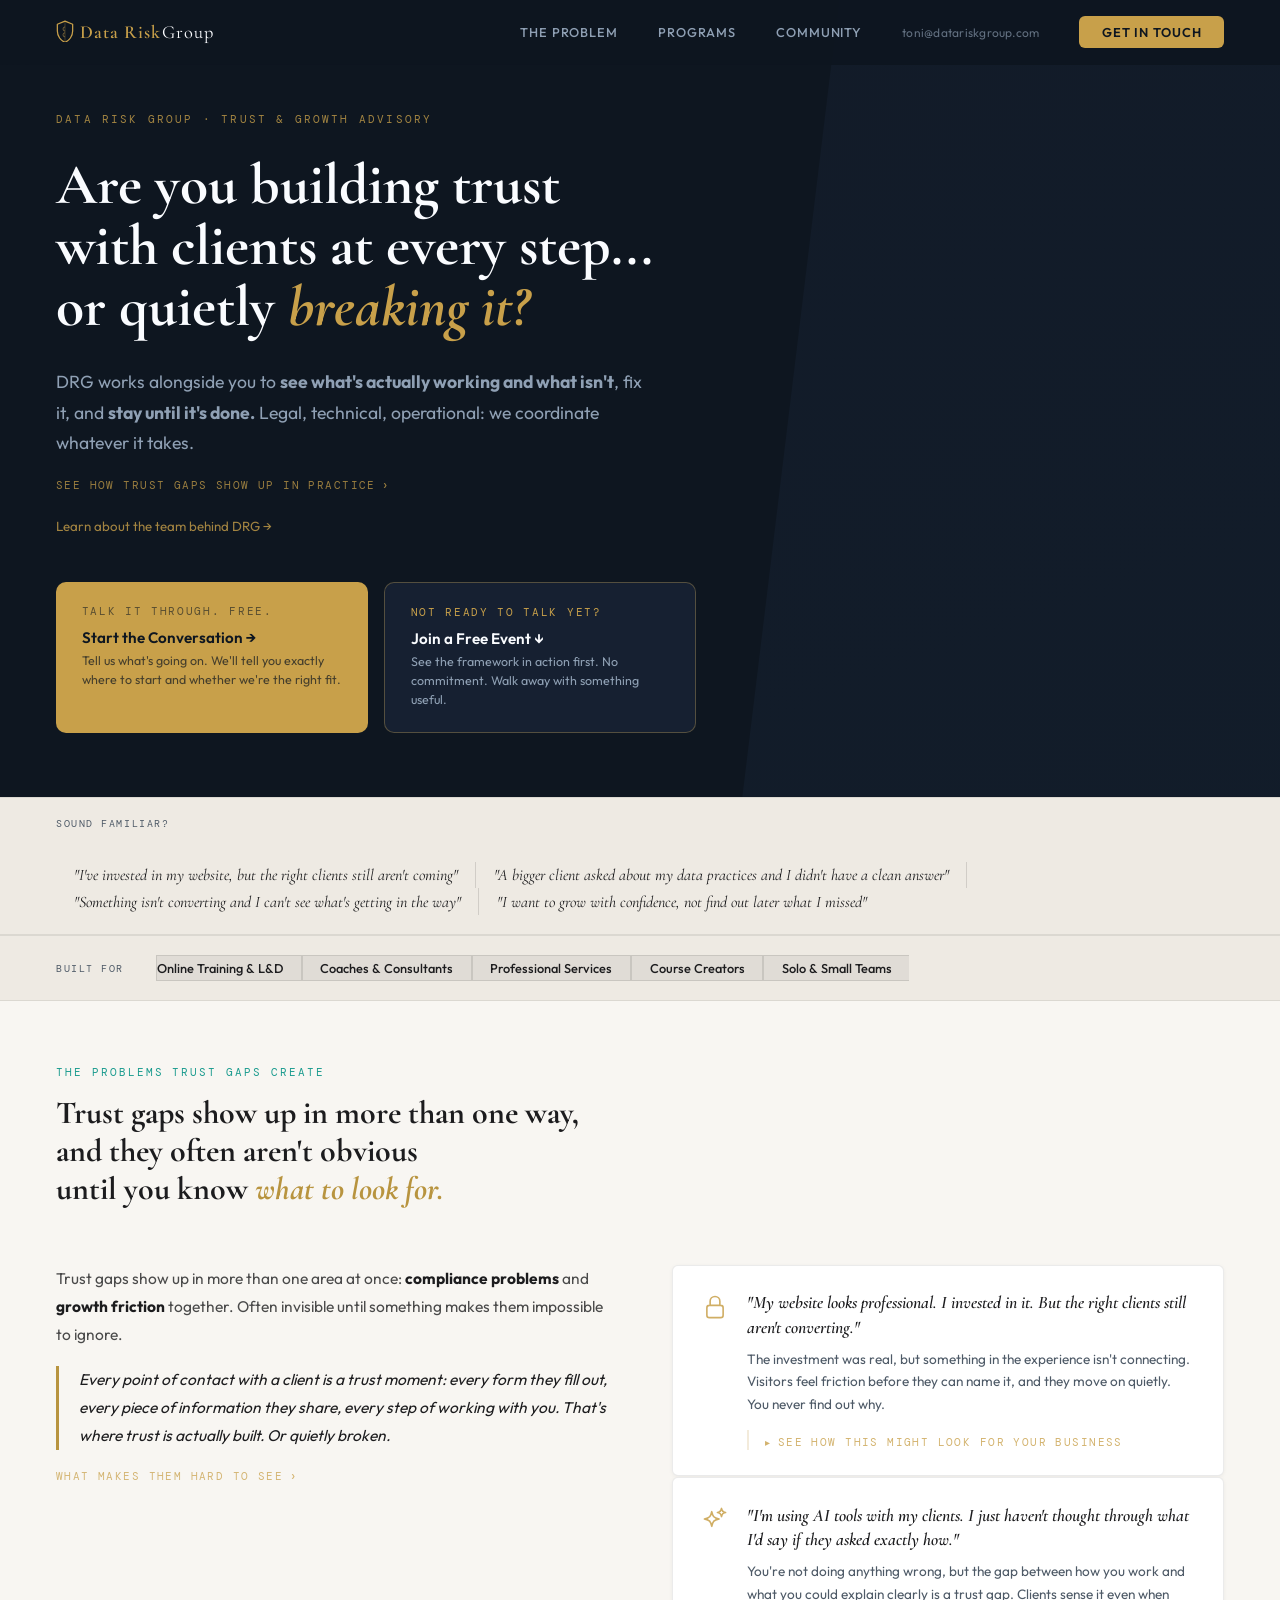
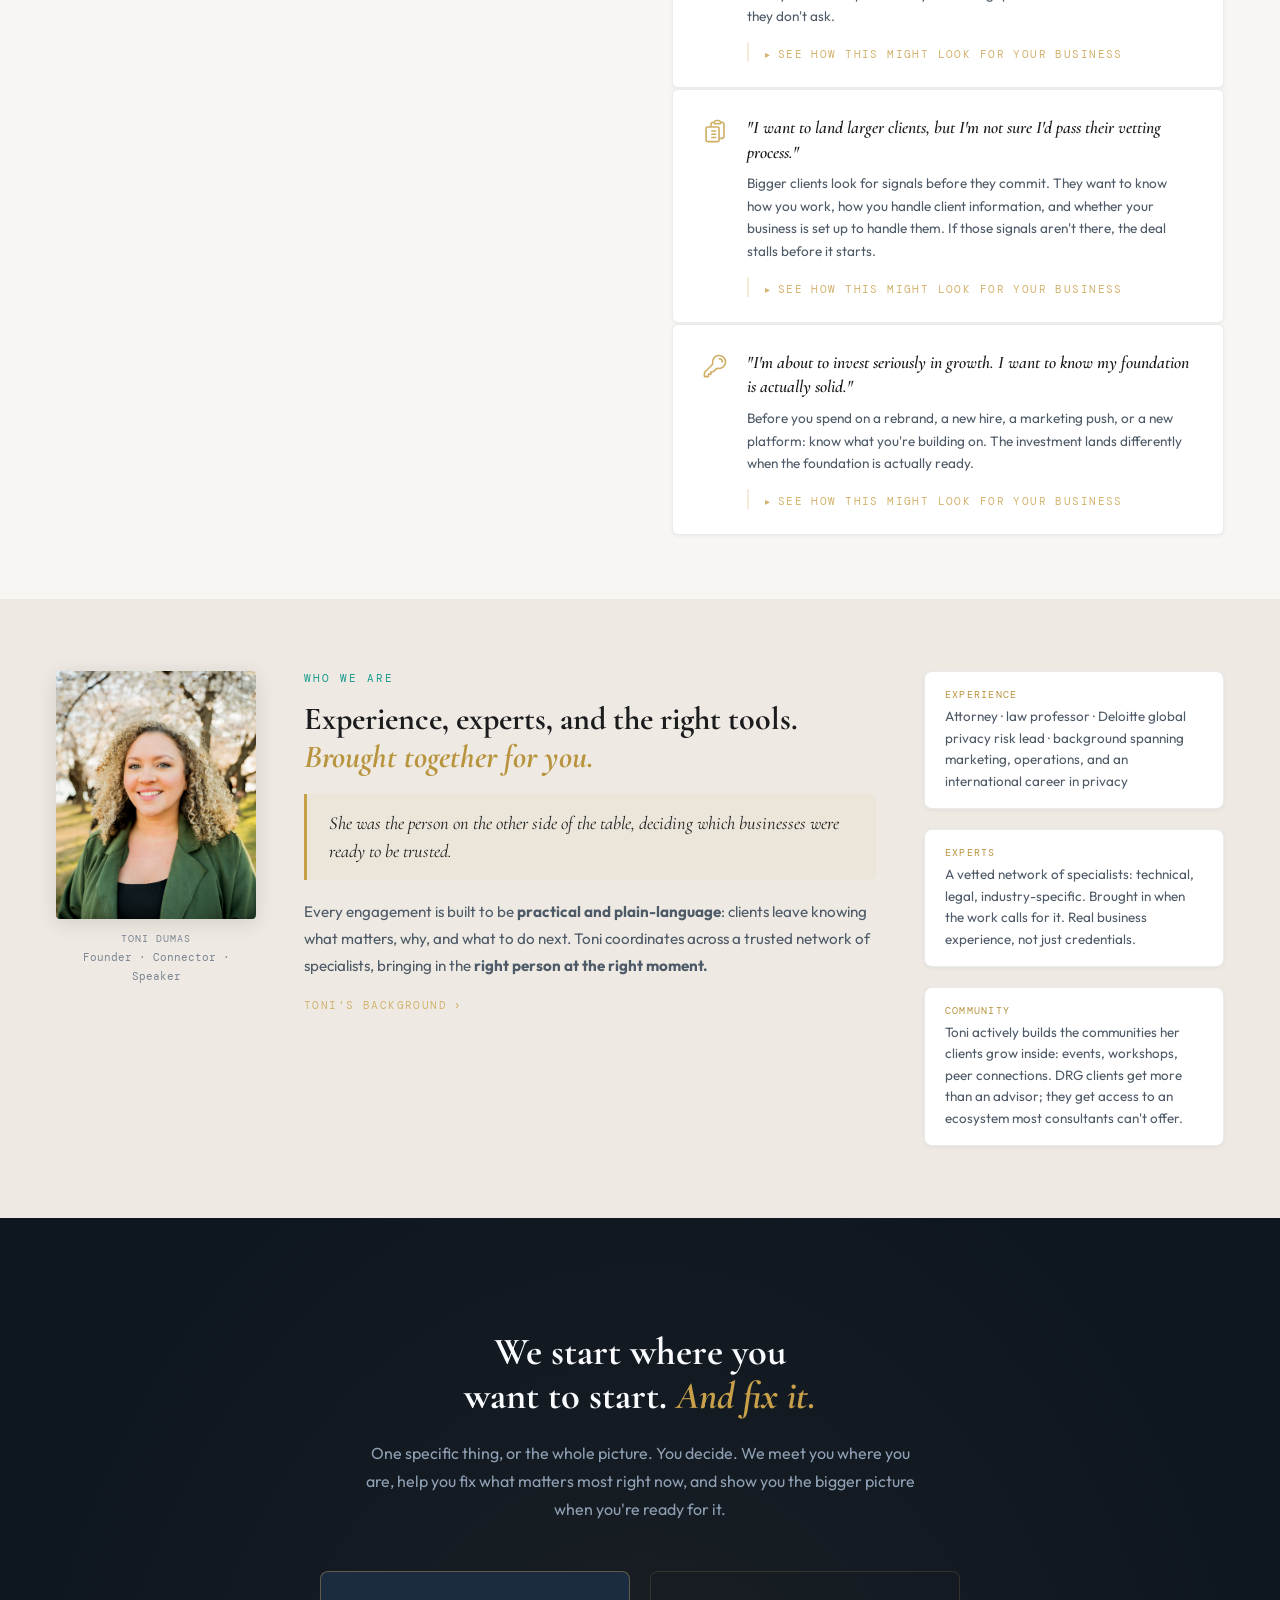
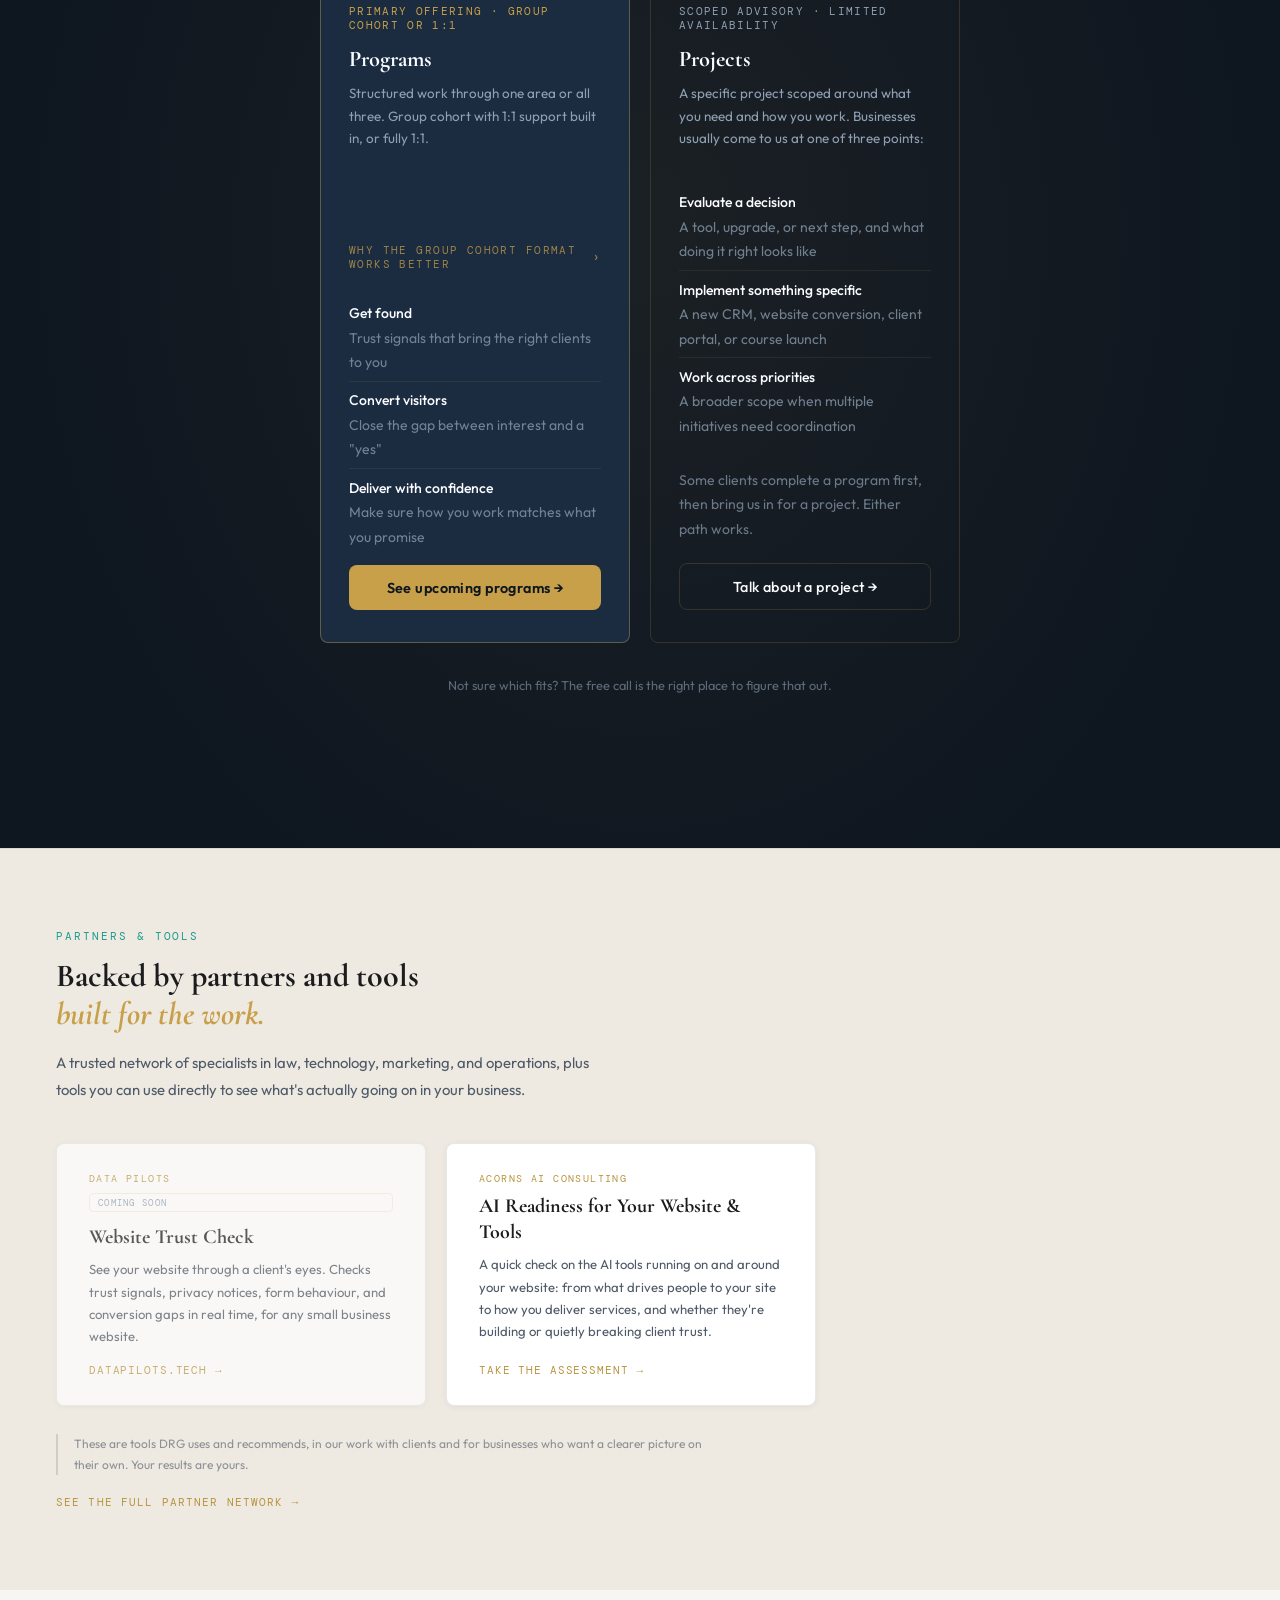
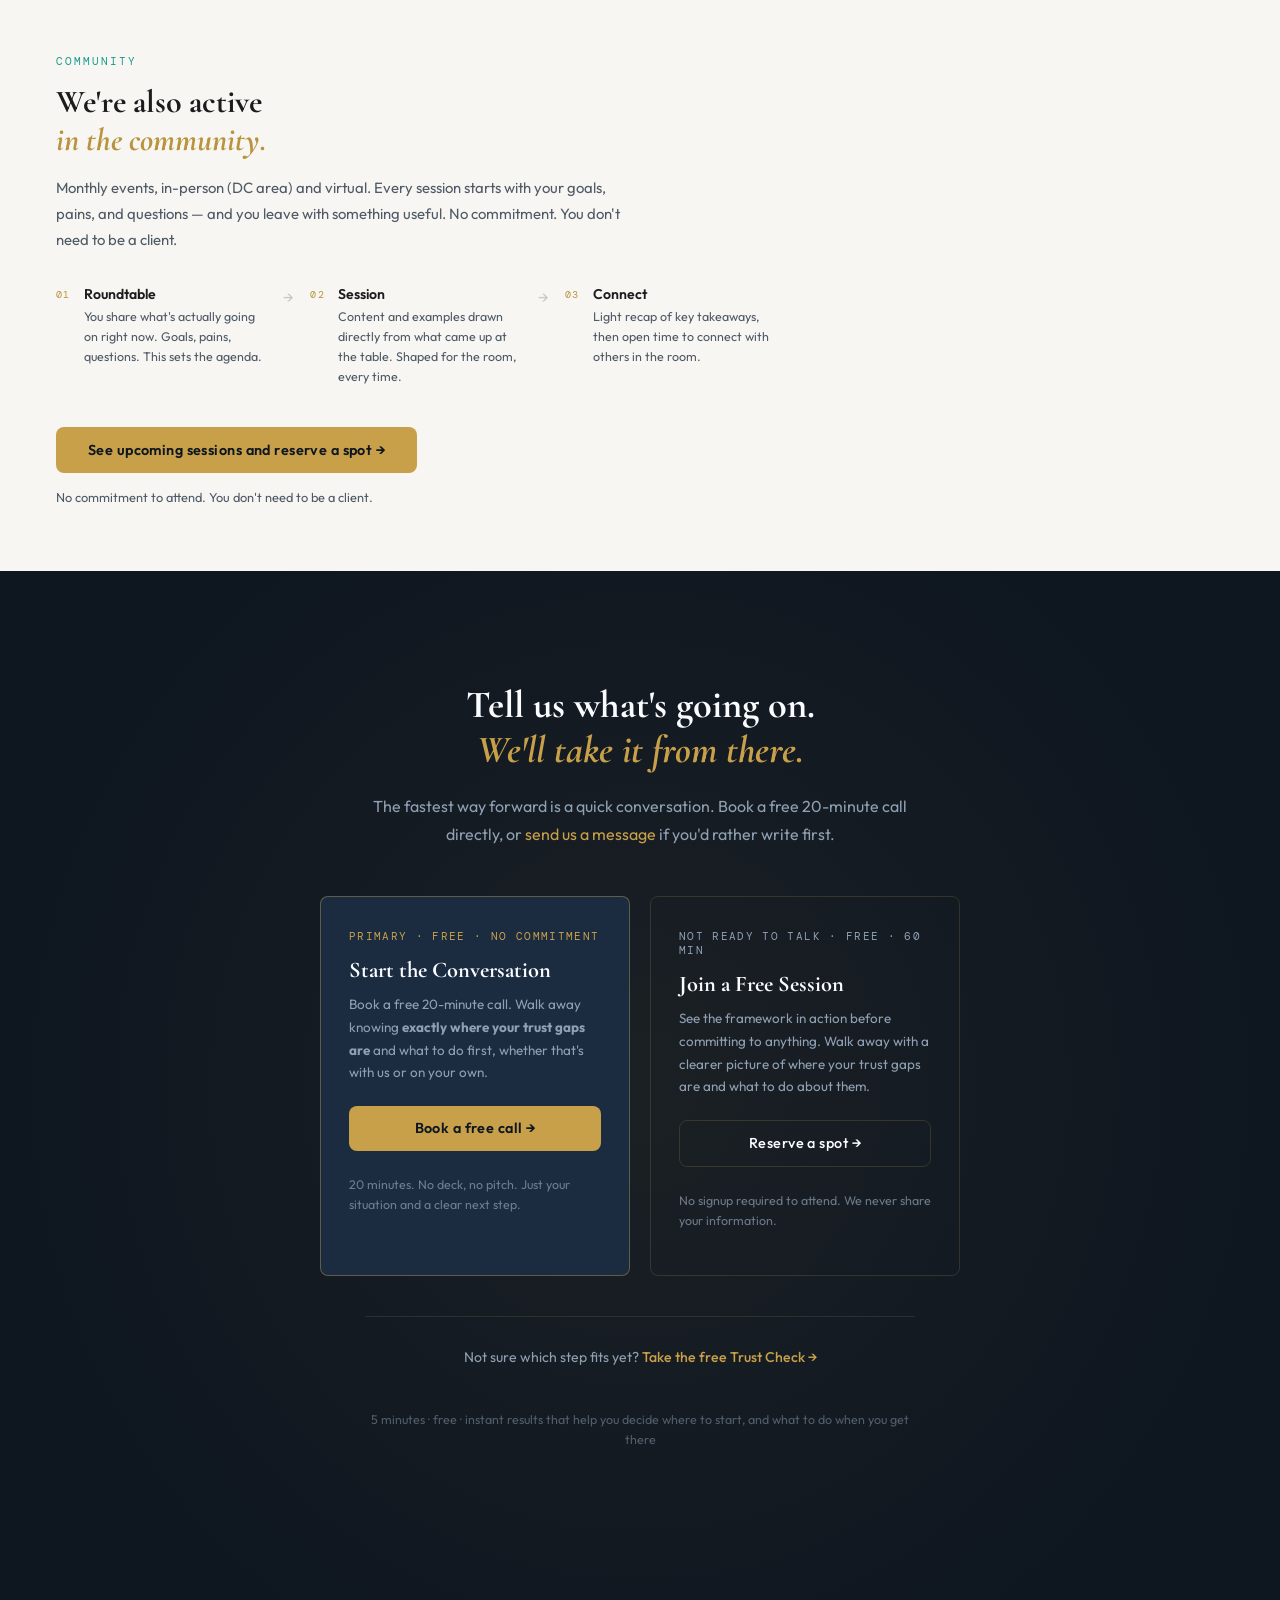
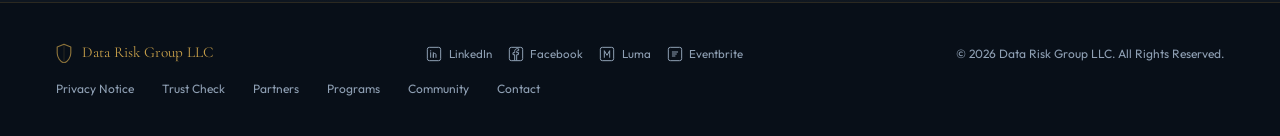
==== commit 5d84d13b: "Add per-page accent colour system with accessibility-informed palette - Add --page-accent / --page-a" ====
--- a/index.html
+++ b/index.html
@@ -66,7 +66,7 @@
   <h1>
     Are you building trust<br>
     with clients at every step...<br>
-    or quietly <em style="color:var(--gold);">breaking it?</em>
+    or quietly <em>breaking it?</em>
   </h1>
 
   <p class="hero-sub">
@@ -132,7 +132,7 @@
 <!-- PROBLEM -->
 <section class="problem v2-problem reveal" id="problem" aria-labelledby="problem-heading">
   <div class="lbl">The problems trust gaps create</div>
-  <h2 class="sh" id="problem-heading">Trust gaps show up in more than one way,<br>and they often aren't obvious<br>until you know <em style="color:var(--gold);">what to look for.</em></h2>
+  <h2 class="sh" id="problem-heading">Trust gaps show up in more than one way,<br>and they often aren't obvious<br>until you know <em>what to look for.</em></h2>
 
   <div class="prob-grid">
     <div>
@@ -224,7 +224,7 @@
     </div>
     <div class="v2-about__text">
       <div class="lbl">Who We Are</div>
-      <h2 class="sh" id="about-heading">Experience, experts, and the right tools.<br><em style="color:var(--gold);">Brought together for you.</em></h2>
+      <h2 class="sh" id="about-heading">Experience, experts, and the right tools.<br><em>Brought together for you.</em></h2>
       <blockquote class="about-callout">
         She was the person on the other side of the table, deciding which businesses were ready to be trusted.
       </blockquote>
@@ -261,7 +261,7 @@
 <!-- HOW WE WORK TOGETHER -->
 <section class="cta reveal" id="programs" aria-labelledby="programs-heading">
   <h2 id="programs-heading">
-    We start where you<br>want to start. <em style="color:var(--gold);">And fix it.</em>
+    We start where you<br>want to start. <em>And fix it.</em>
   </h2>
   <p>
     One specific thing, or the whole picture. You decide. We meet you where you are, help you fix what matters most right now, and show you the bigger picture when you're ready for it.
@@ -350,7 +350,7 @@
 <!-- COMMUNITY SUPPORT -->
 <section class="svc reveal" id="sessions" aria-labelledby="sessions-heading">
   <div class="lbl">Community</div>
-  <h2 class="sh" id="sessions-heading">We're also active<br><em style="color:var(--gold);">in the community.</em></h2>
+  <h2 class="sh" id="sessions-heading">We're also active<br><em>in the community.</em></h2>
   <p style="color:var(--smoke); max-width:580px; margin-top:1rem; font-size:.93rem; line-height:1.75;">
     Monthly events, in-person (DC area) and virtual. Every session starts with your goals, pains, and questions — and you leave with something useful. No commitment. You don't need to be a client.
   </p>
@@ -392,7 +392,7 @@
 <!-- CTA -->
 <section class="cta reveal" id="cta" aria-labelledby="cta-heading">
   <h2 id="cta-heading">
-    Tell us what's going on.<br><em style="color:var(--gold);">We'll take it from there.</em>
+    Tell us what's going on.<br><em>We'll take it from there.</em>
   </h2>
   <p>
     The fastest way forward is a quick conversation. Book a free 20-minute call directly, or <a href="contact.html" style="color:var(--gold); text-decoration:none;">send us a message</a> if you'd rather write first.
--- a/css/styles.css
+++ b/css/styles.css
@@ -10,7 +10,19 @@
   --smoke:  #8FA0B4;
   --white:  #FAFCFF;
   --rule:   rgba(200,160,74,.18);
-}
+
+  /* Page accent — defaults to brand gold; overridden per page below */
+  --page-accent:   #C8A04A;
+  --page-accent-l: #DCBA6A;
+}
+
+/* ── PER-PAGE ACCENT COLOURS ── */
+body.page-programs  { --page-accent: #5AAFD8; --page-accent-l: #7CC5E3; }
+body.page-community { --page-accent: #C4607A; --page-accent-l: #D4849A; }
+body.page-trust     { --page-accent: #3DB5AD; --page-accent-l: #60CAC3; }
+body.page-ai        { --page-accent: #E8C14A; --page-accent-l: #F0D070; }
+body.page-partners  { --page-accent: #5AAFD8; --page-accent-l: #7CC5E3; }
+body.page-contact   { --page-accent: #5BB585; --page-accent-l: #7ECBA0; }
 
 /* ── RESET ── */
 *, *::before, *::after { box-sizing: border-box; margin: 0; padding: 0; }
@@ -121,7 +133,7 @@
   max-width: 780px;
   opacity: 0; animation: up .8s ease forwards .3s;
 }
-.hero h1 em { font-style: italic; color: var(--gold); }
+.hero h1 em { font-style: italic; color: var(--page-accent); }
 
 .hero-sub {
   margin-top: 1.8rem;
@@ -167,7 +179,7 @@
   font-size: .9rem; font-weight: 500; letter-spacing: .03em;
   text-decoration: none; border: 1px solid var(--rule); transition: border-color .2s, color .2s;
 }
-.btn-s:hover { border-color: var(--gold); color: var(--gold); }
+.btn-s:hover { border-color: var(--page-accent); color: var(--page-accent); }
 
 /* ── RECOGNITION STRIP ── */
 .recog {
@@ -186,13 +198,13 @@
   font-size: .8rem; color: var(--smoke); font-weight: 500;
   display: flex; align-items: center; gap: .5rem;
 }
-.recog-item::before { content: '✓'; color: var(--teal); font-size: .7rem; font-weight: 700; }
+.recog-item::before { content: '✓'; color: var(--page-accent); font-size: .7rem; font-weight: 700; }
 
 /* ── SECTION SHARED ── */
 section { padding: 4rem 3.5rem; }
 .lbl {
   font-family: 'DM Mono', monospace; font-size: .68rem;
-  color: var(--teal); letter-spacing: .18em; text-transform: uppercase;
+  color: var(--page-accent); letter-spacing: .18em; text-transform: uppercase;
   margin-bottom: .9rem;
 }
 .sh {
@@ -200,7 +212,7 @@
   font-size: clamp(1.65rem, 2.5vw, 2.4rem);
   font-weight: 700; line-height: 1.2; max-width: 700px;
 }
-.sh em { font-style: italic; color: var(--gold); }
+.sh em { font-style: italic; color: var(--page-accent); }
 
 /* ── SCROLL REVEAL ── */
 .reveal {
@@ -231,7 +243,7 @@
 .pain-item:hover { background: var(--panel); }
 .pain-icon {
   width: 26px; height: 26px; flex-shrink: 0; margin-top: .15rem;
-  color: var(--gold);
+  color: var(--page-accent);
 }
 .pain-icon svg { width: 100%; height: 100%; }
 .pain-item h4 { font-size: .95rem; font-weight: 600; margin-bottom: .35rem; }
@@ -248,7 +260,7 @@
   transition: border-color .2s;
   position: relative;
 }
-.for-card:hover { border-color: var(--gold); }
+.for-card:hover { border-color: var(--page-accent); }
 .for-card.primary { border-color: rgba(201,165,90,.4); }
 .for-card.primary::before {
   content: 'PRIMARY FOCUS';
@@ -264,7 +276,7 @@
 .for-card p { font-size: .85rem; color: var(--smoke); line-height: 1.7; }
 .for-card .if-line {
   font-family: 'DM Mono', monospace; font-size: .72rem;
-  color: var(--teal); margin-top: 1.25rem; letter-spacing: .05em;
+  color: var(--page-accent); margin-top: 1.25rem; letter-spacing: .05em;
 }
 
 /* ── HOW IT WORKS ── */
@@ -281,7 +293,7 @@
 .step-n {
   font-family: 'Cormorant Garamond', serif;
   font-size: 4.5rem; font-weight: 700;
-  color: var(--gold); opacity: .15; line-height: 1;
+  color: var(--page-accent); opacity: .15; line-height: 1;
   margin-bottom: 1rem;
 }
 .step h3 {
@@ -303,7 +315,7 @@
 .svc-card:hover { border-color: rgba(201,165,90,.4); }
 .svc-type {
   font-family: 'DM Mono', monospace; font-size: .65rem;
-  color: var(--teal); letter-spacing: .14em; text-transform: uppercase;
+  color: var(--page-accent); letter-spacing: .14em; text-transform: uppercase;
   margin-bottom: 1rem; display: block;
 }
 .svc-card h3 {
@@ -320,7 +332,7 @@
   display: flex; align-items: flex-start; gap: .6rem;
 }
 .svc-card ul li::before {
-  content: '→'; color: var(--gold);
+  content: '→'; color: var(--page-accent);
   flex-shrink: 0; font-size: .75rem; margin-top: .1rem;
 }
 
@@ -342,7 +354,7 @@
   font-weight: 700; line-height: 1.15;
   max-width: 720px; margin-bottom: 1.25rem;
 }
-.cta h2 em { font-style: italic; color: var(--gold); }
+.cta h2 em { font-style: italic; color: var(--page-accent); }
 .cta p { color: var(--smoke); font-size: 1rem; max-width: 550px; margin-bottom: 2.5rem; line-height: 1.75; }
 .cta-btns { display: flex; gap: 1.1rem; flex-wrap: wrap; justify-content: center; }
 .cta-note {
@@ -405,7 +417,7 @@
   text-transform: uppercase; margin-bottom: 2.5rem;
   transition: color .2s;
 }
-.contact-wrap .back-link:hover { color: var(--gold); }
+.contact-wrap .back-link:hover { color: var(--page-accent); }
 .contact-form { margin-top: 2.5rem; display: flex; flex-direction: column; gap: 1.5rem; }
 .form-group { display: flex; flex-direction: column; gap: .45rem; }
 .form-group label {
@@ -464,7 +476,7 @@
   text-transform: uppercase; margin-bottom: 2.5rem;
   transition: color .2s;
 }
-.prose-wrap .back-link:hover { color: var(--gold); }
+.prose-wrap .back-link:hover { color: var(--page-accent); }
 .prose-wrap h1 {
   font-family: 'Cormorant Garamond', serif;
   font-size: clamp(2rem, 4vw, 3rem); font-weight: 700;
@@ -483,7 +495,7 @@
   font-size: .92rem; color: var(--smoke); line-height: 1.85;
 }
 .prose-wrap ul { padding-left: 1.5rem; margin-top: .5rem; display: flex; flex-direction: column; gap: .4rem; }
-.prose-wrap a { color: var(--gold); text-decoration: none; }
+.prose-wrap a { color: var(--page-accent); text-decoration: none; }
 .prose-wrap a:hover { text-decoration: underline; }
 
 /* ── BREVO FORM OVERRIDES ── */
--- a/css/v2.css
+++ b/css/v2.css
@@ -48,9 +48,9 @@
   background: var(--deep); border: 1px solid rgba(201,165,90,.35);
   color: var(--white);
 }
-.onramp--secondary .onramp__label { color: var(--teal); }
+.onramp--secondary .onramp__label { color: var(--page-accent); }
 .onramp--secondary .onramp__desc { color: var(--smoke); }
-.onramp--secondary:hover { border-color: var(--gold); }
+.onramp--secondary:hover { border-color: var(--page-accent); }
 
 .onramp--ghost {
   background: transparent; border: 1px solid var(--rule);
@@ -58,7 +58,7 @@
 }
 .onramp--ghost .onramp__label { color: var(--smoke); }
 .onramp--ghost .onramp__desc { color: var(--smoke); }
-.onramp--ghost:hover { border-color: var(--gold); color: var(--gold); }
+.onramp--ghost:hover { border-color: var(--page-accent); color: var(--page-accent); }
 
 /* ── CLIENT VOICE STRIP ── */
 .voice-strip {
@@ -290,13 +290,13 @@
 .v2-cta-card--mid {
   background: var(--deep); border: 1px solid rgba(201,165,90,.25);
 }
-.v2-cta-card--mid .v2-cta-card__tag { color: var(--teal); }
+.v2-cta-card--mid .v2-cta-card__tag { color: var(--page-accent); }
 .v2-cta-card--mid p { color: var(--smoke); }
 
 .v2-cta-card--primary {
   background: var(--panel); border: 1px solid rgba(201,165,90,.4);
 }
-.v2-cta-card--primary .v2-cta-card__tag { color: var(--gold); }
+.v2-cta-card--primary .v2-cta-card__tag { color: var(--page-accent); }
 .v2-cta-card--primary p { color: var(--smoke); }
 
 /* ── CREDIBILITY / ABOUT ── */
@@ -336,7 +336,7 @@
 }
 .v2-cred-item__icon {
   width: 28px; height: 28px; flex-shrink: 0; margin-top: .1rem;
-  color: var(--gold);
+  color: var(--page-accent);
 }
 .v2-cred-item__icon svg { width: 100%; height: 100%; }
 .v2-cred-item__title {
@@ -361,7 +361,7 @@
 .v2-about__fact-label {
   font-family: 'DM Mono', monospace; font-size: .65rem;
   letter-spacing: .12em; text-transform: uppercase;
-  color: var(--gold);
+  color: var(--page-accent);
 }
 .v2-about__fact-val {
   font-size: .84rem; color: var(--smoke); line-height: 1.6;
@@ -462,7 +462,7 @@
 }
 .ctc-format__num {
   font-family: 'DM Mono', monospace; font-size: .65rem;
-  letter-spacing: .12em; color: var(--gold); flex-shrink: 0;
+  letter-spacing: .12em; color: var(--page-accent); flex-shrink: 0;
   padding-top: .15rem;
 }
 .ctc-format__name {
@@ -506,7 +506,7 @@
 }
 .session-date__num {
   font-family: 'Cormorant Garamond', serif;
-  font-size: 1.6rem; font-weight: 700; color: var(--gold);
+  font-size: 1.6rem; font-weight: 700; color: var(--page-accent);
   line-height: 1;
 }
 .session-date__mon {
@@ -521,7 +521,7 @@
   letter-spacing: .12em; text-transform: uppercase;
   font-weight: 500;
 }
-.session-date__track--inperson { color: var(--gold); }
+.session-date__track--inperson { color: var(--page-accent); }
 .session-date__track--virtual  { color: var(--teal); }
 .session-date__time {
   font-size: .75rem; color: var(--smoke);
@@ -577,7 +577,7 @@
 .partner-tool-card__provider {
   font-family: 'DM Mono', monospace; font-size: .63rem;
   letter-spacing: .14em; text-transform: uppercase;
-  color: var(--gold);
+  color: var(--page-accent);
 }
 .partner-tool-card__name {
   font-family: 'Cormorant Garamond', serif;
@@ -592,7 +592,7 @@
 .partner-tool-card__link {
   font-family: 'DM Mono', monospace; font-size: .68rem;
   letter-spacing: .08em; text-transform: uppercase;
-  color: var(--gold-l); text-decoration: none;
+  color: var(--page-accent); text-decoration: none;
   margin-top: .5rem;
   transition: color .2s;
 }
@@ -617,10 +617,10 @@
   display: inline-block; margin-top: 1.25rem;
   font-family: 'DM Mono', monospace; font-size: .7rem;
   letter-spacing: .1em; text-transform: uppercase;
-  color: var(--gold); text-decoration: none;
+  color: var(--page-accent); text-decoration: none;
   transition: color .2s;
 }
-.partner-tools__all:hover { color: var(--gold-l); }
+.partner-tools__all:hover { color: var(--page-accent-l); }
 
 /* ── HERO PROBLEMS MINI-LIST ── */
 .hero-problems {
@@ -645,7 +645,7 @@
 }
 .hero-problems li::before {
   content: '—';
-  color: var(--gold);
+  color: var(--page-accent);
   font-weight: 600;
   flex-shrink: 0;
   opacity: .85;
@@ -655,7 +655,7 @@
 .about-callout {
   margin: 1.1rem 0;
   padding: .9rem 1.4rem;
-  border-left: 3px solid var(--gold);
+  border-left: 3px solid var(--page-accent);
   background: rgba(201,165,90,.07);
   border-radius: 0 6px 6px 0;
   font-family: 'Cormorant Garamond', serif;
@@ -709,7 +709,7 @@
   font-size: .68rem;
   letter-spacing: .13em;
   text-transform: uppercase;
-  color: var(--gold);
+  color: var(--page-accent);
   opacity: .8;
   user-select: none;
 }
@@ -722,7 +722,7 @@
 }
 details[open].pain-example summary::before { transform: rotate(90deg); }
 .pain-example summary:focus-visible {
-  outline: 2px solid var(--gold);
+  outline: 2px solid var(--page-accent);
   outline-offset: 3px;
   border-radius: 2px;
 }
@@ -753,7 +753,7 @@
   font-size: .68rem;
   letter-spacing: .13em;
   text-transform: uppercase;
-  color: var(--gold);
+  color: var(--page-accent);
   opacity: .75;
   user-select: none;
   transition: opacity .15s;
@@ -768,7 +768,7 @@
 }
 details[open].show-more summary::after { transform: rotate(90deg); }
 .show-more summary:focus-visible {
-  outline: 2px solid var(--gold);
+  outline: 2px solid var(--page-accent);
   outline-offset: 3px;
   border-radius: 2px;
 }
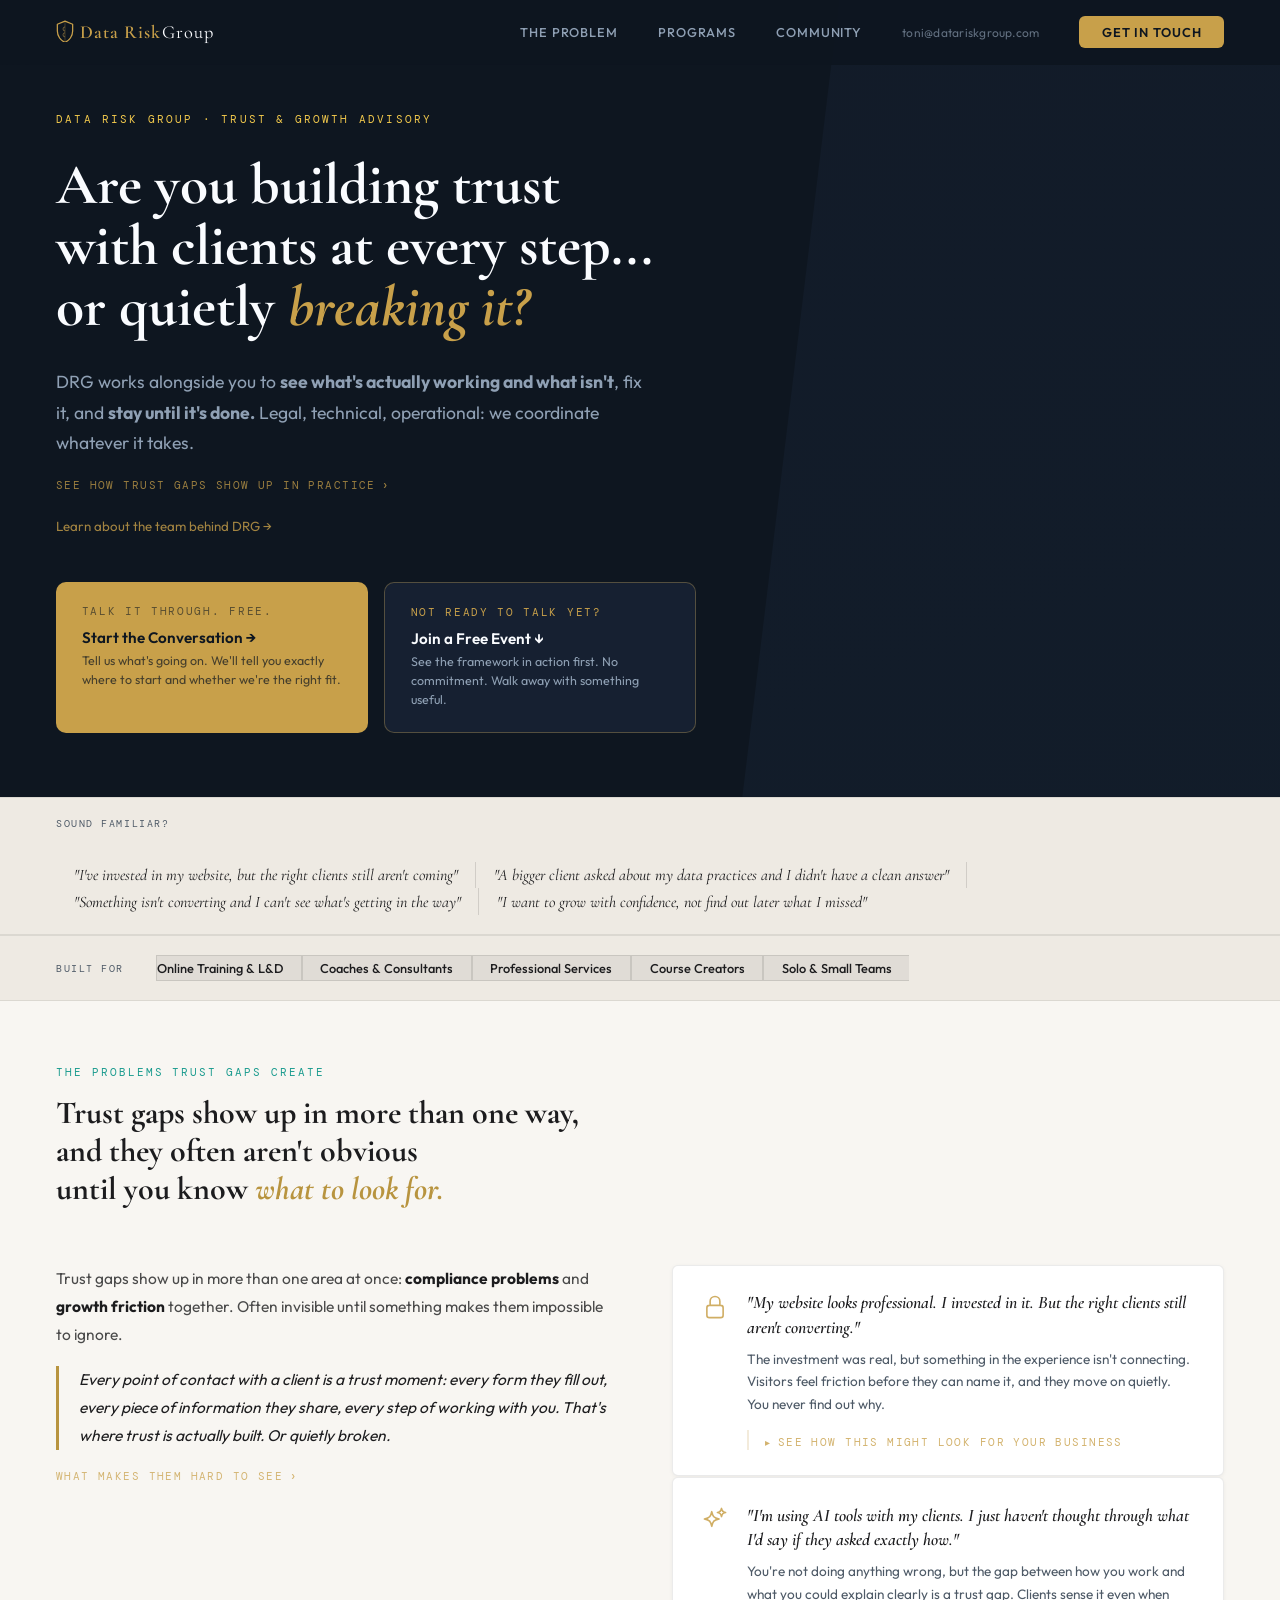
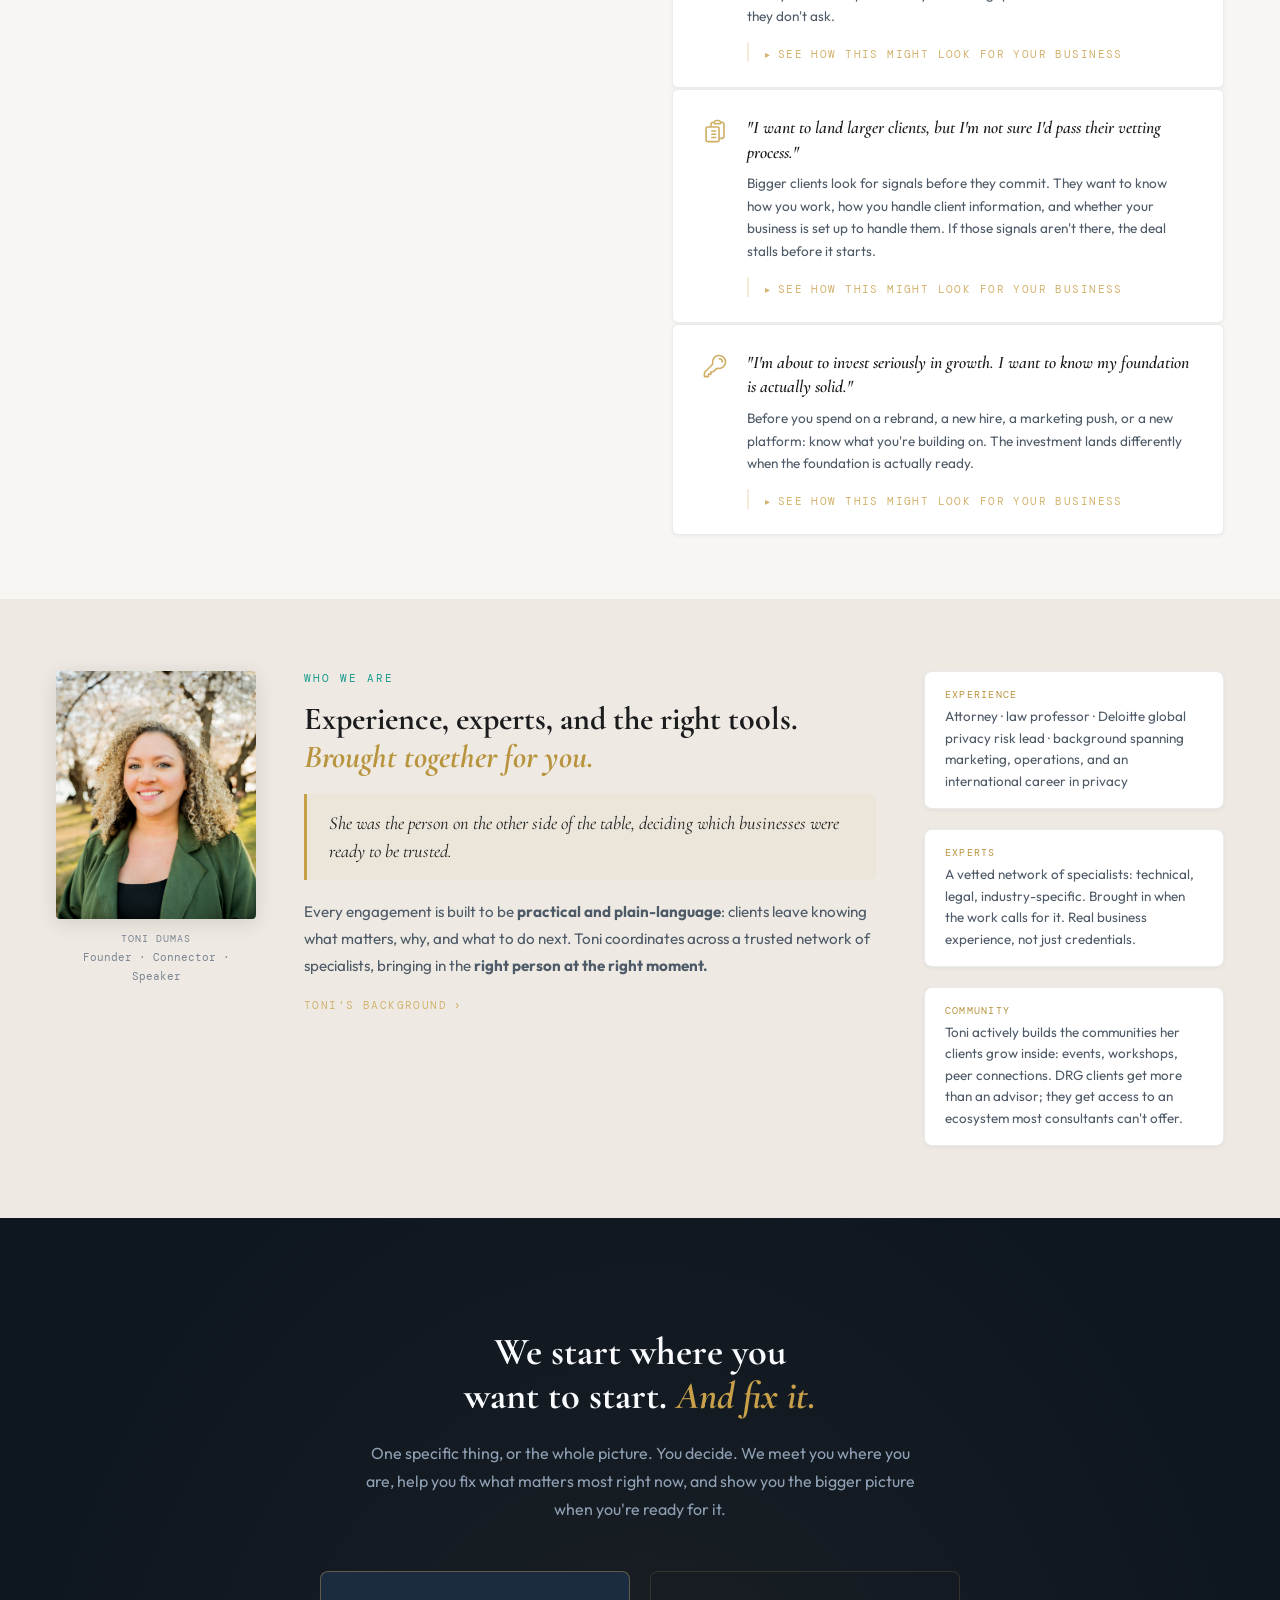
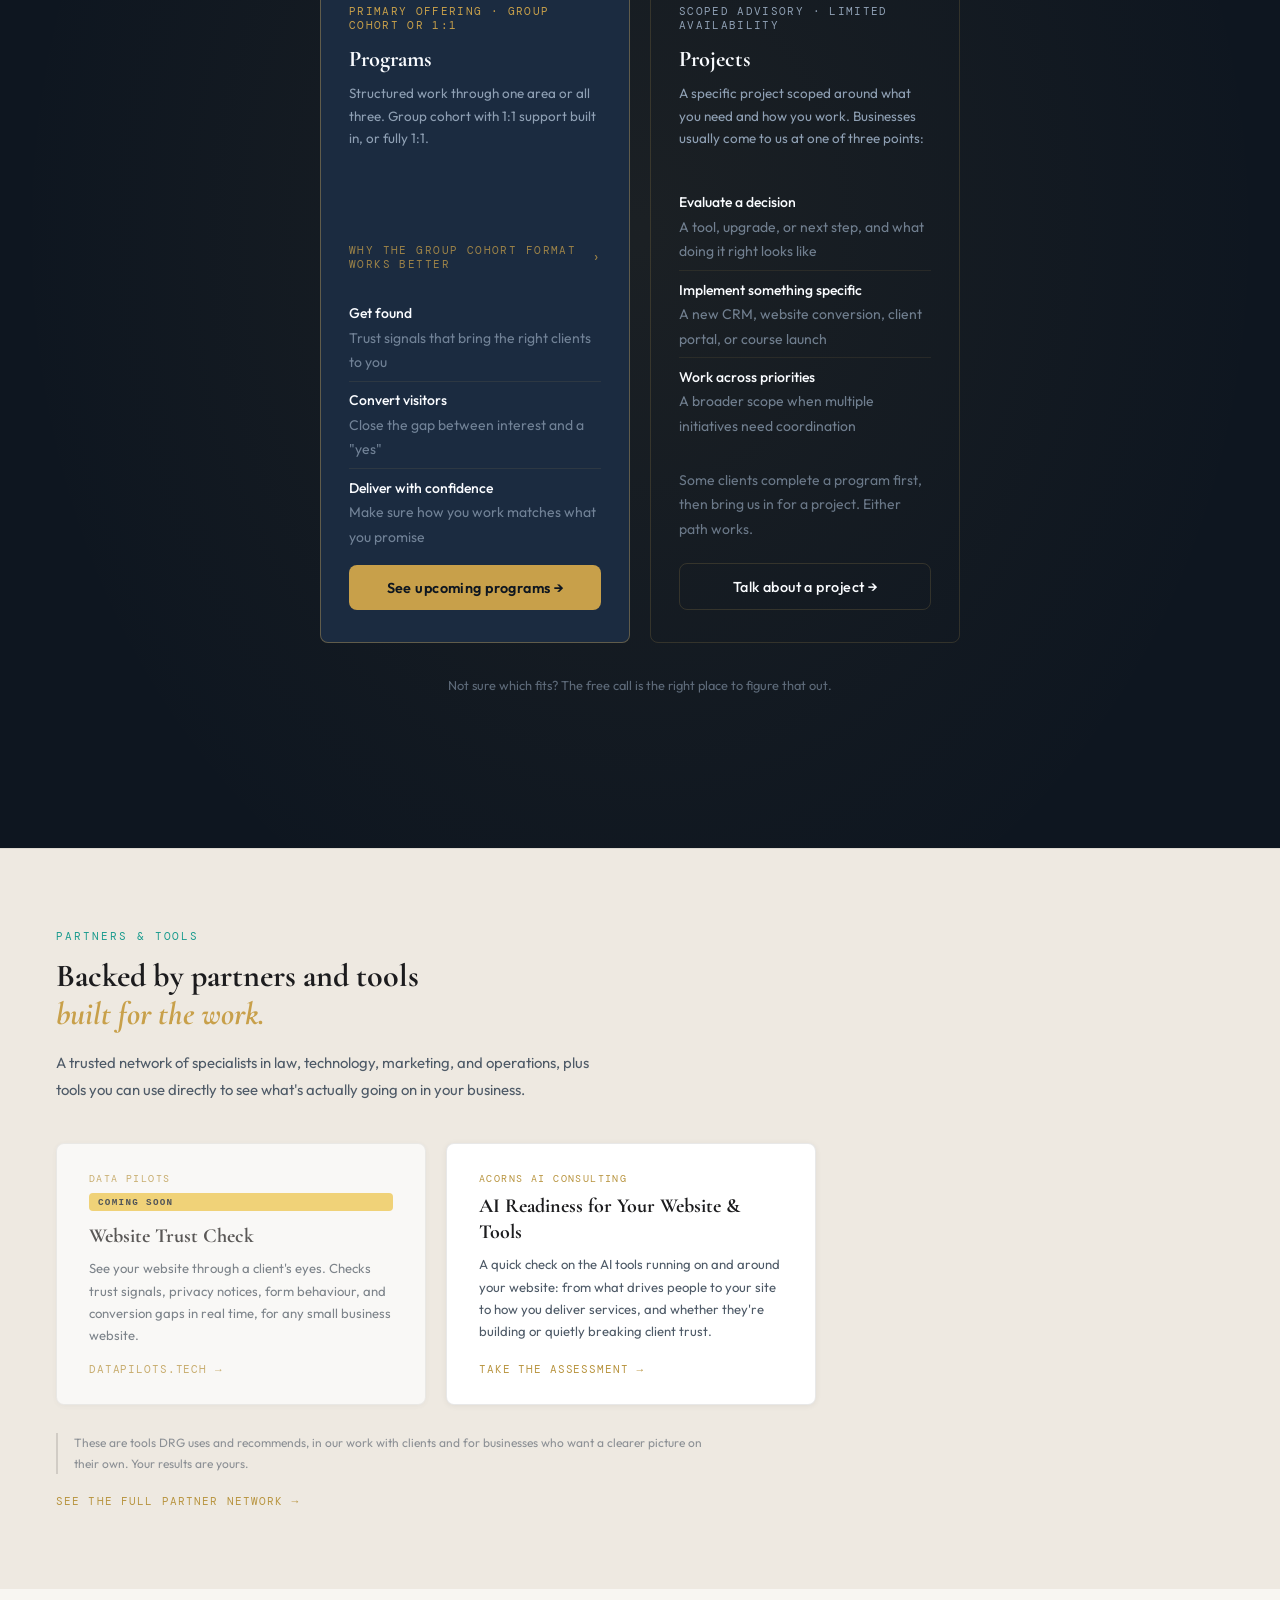
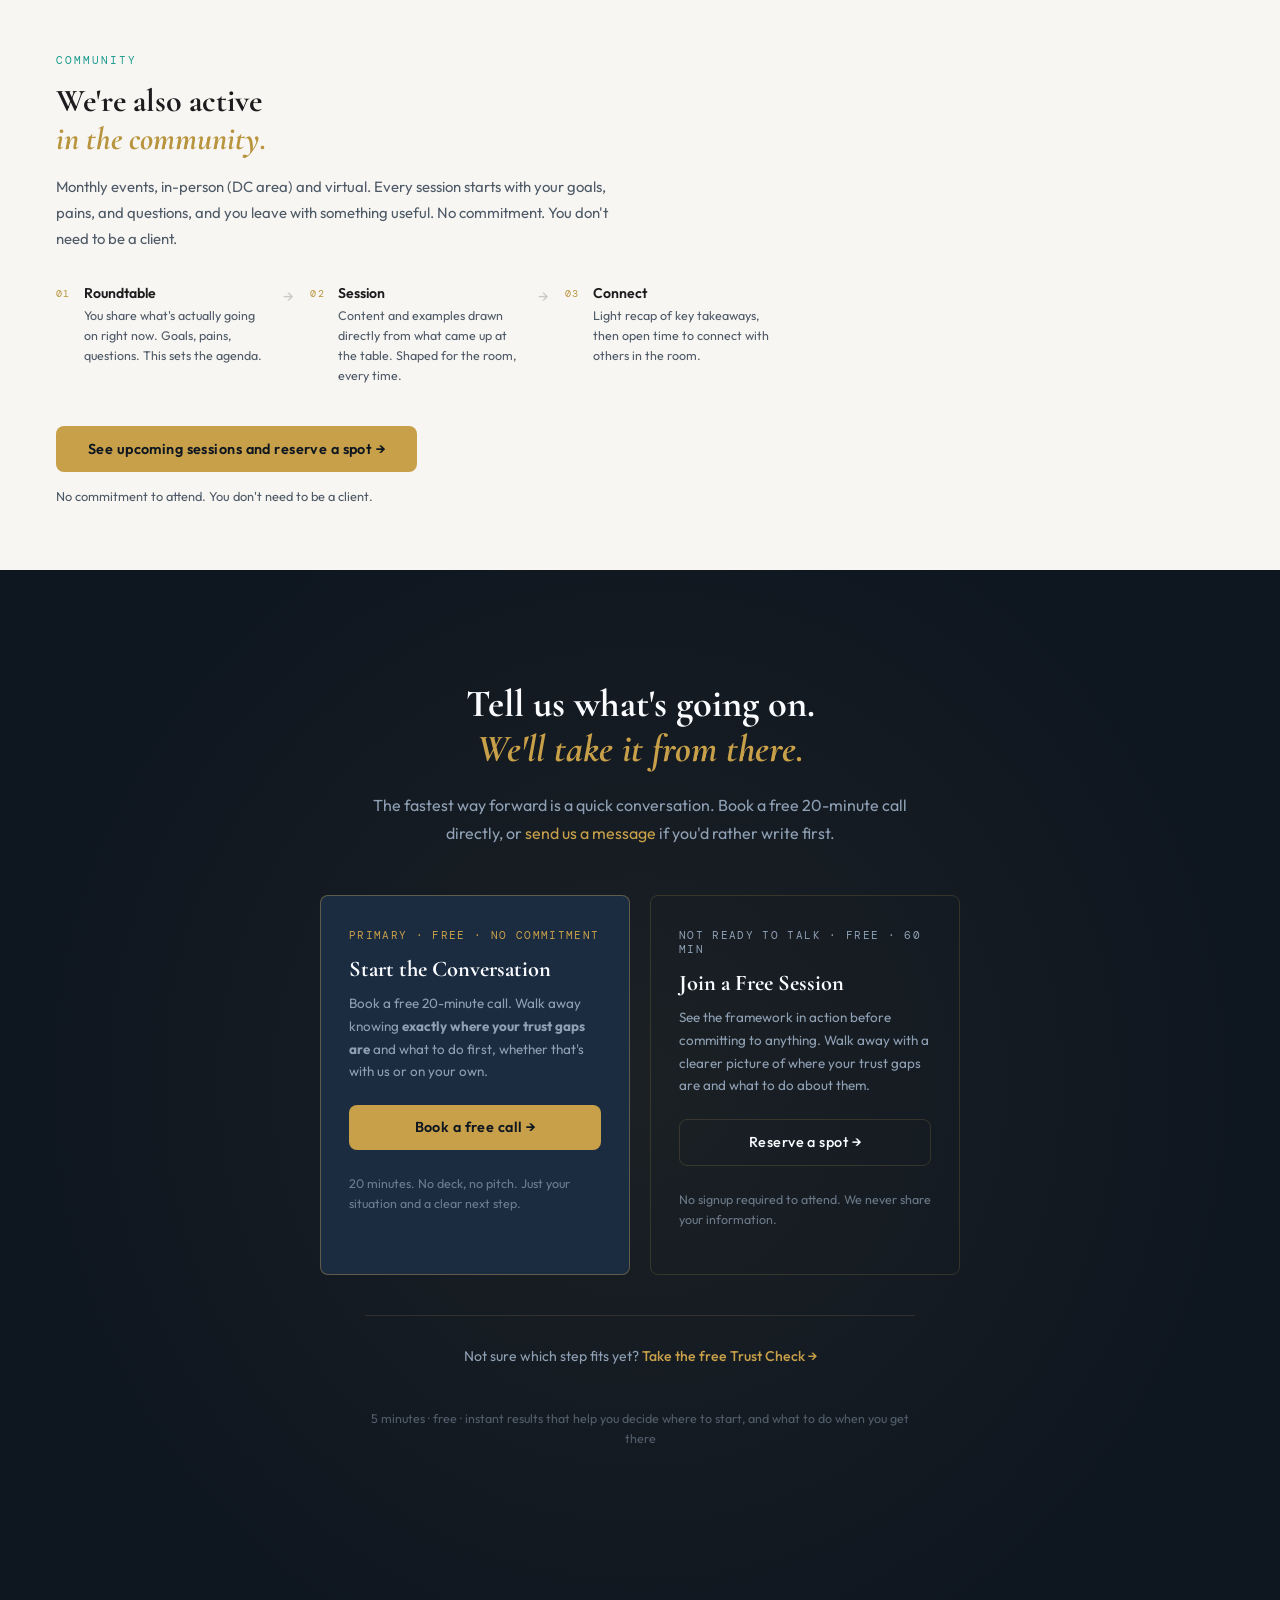
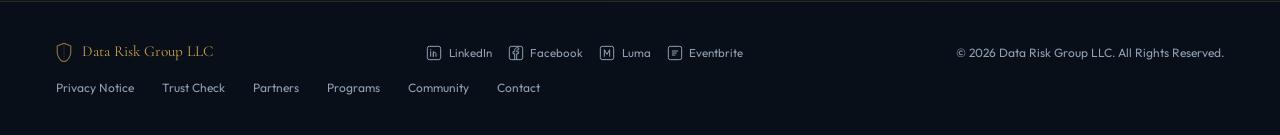
==== commit 349f38db: "Design refresh: green for Programs, bright yellow accents, em dash cleanup - Programs page accent ch" ====
--- a/index.html
+++ b/index.html
@@ -352,7 +352,7 @@
   <div class="lbl">Community</div>
   <h2 class="sh" id="sessions-heading">We're also active<br><em>in the community.</em></h2>
   <p style="color:var(--smoke); max-width:580px; margin-top:1rem; font-size:.93rem; line-height:1.75;">
-    Monthly events, in-person (DC area) and virtual. Every session starts with your goals, pains, and questions — and you leave with something useful. No commitment. You don't need to be a client.
+    Monthly events, in-person (DC area) and virtual. Every session starts with your goals, pains, and questions, and you leave with something useful. No commitment. You don't need to be a client.
   </p>
 
   <!-- Three-part format -->
--- a/css/styles.css
+++ b/css/styles.css
@@ -10,6 +10,7 @@
   --smoke:  #8FA0B4;
   --white:  #FAFCFF;
   --rule:   rgba(200,160,74,.18);
+  --yellow: #F2C94C;
 
   /* Page accent — defaults to brand gold; overridden per page below */
   --page-accent:   #C8A04A;
@@ -17,7 +18,7 @@
 }
 
 /* ── PER-PAGE ACCENT COLOURS ── */
-body.page-programs  { --page-accent: #5AAFD8; --page-accent-l: #7CC5E3; }
+body.page-programs  { --page-accent: #4EAF78; --page-accent-l: #72C896; }
 body.page-community { --page-accent: #C4607A; --page-accent-l: #D4849A; }
 body.page-trust     { --page-accent: #3DB5AD; --page-accent-l: #60CAC3; }
 body.page-ai        { --page-accent: #E8C14A; --page-accent-l: #F0D070; }
@@ -120,7 +121,7 @@
 .hero-kicker {
   display: inline-flex; align-items: center; gap: .7rem;
   font-family: 'DM Mono', monospace; font-size: .68rem;
-  color: rgba(200,160,74,.8); letter-spacing: .2em; text-transform: uppercase;
+  color: var(--yellow); letter-spacing: .2em; text-transform: uppercase;
   margin-bottom: 1.8rem;
   opacity: 0; animation: up .7s ease forwards .15s;
 }
--- a/css/v2.css
+++ b/css/v2.css
@@ -609,9 +609,11 @@
   display: inline-block;
   font-family: 'DM Mono', monospace; font-size: .58rem;
   letter-spacing: .14em; text-transform: uppercase;
-  color: var(--smoke); border: 1px solid var(--rule);
+  color: var(--ink); background: var(--yellow);
+  border: 1px solid transparent;
   border-radius: 4px; padding: .15rem .5rem;
   margin-bottom: .25rem;
+  font-weight: 600;
 }
 .partner-tools__all {
   display: inline-block; margin-top: 1.25rem;
@@ -644,7 +646,7 @@
   line-height: 1.55;
 }
 .hero-problems li::before {
-  content: '—';
+  content: '·';
   color: var(--page-accent);
   font-weight: 600;
   flex-shrink: 0;
